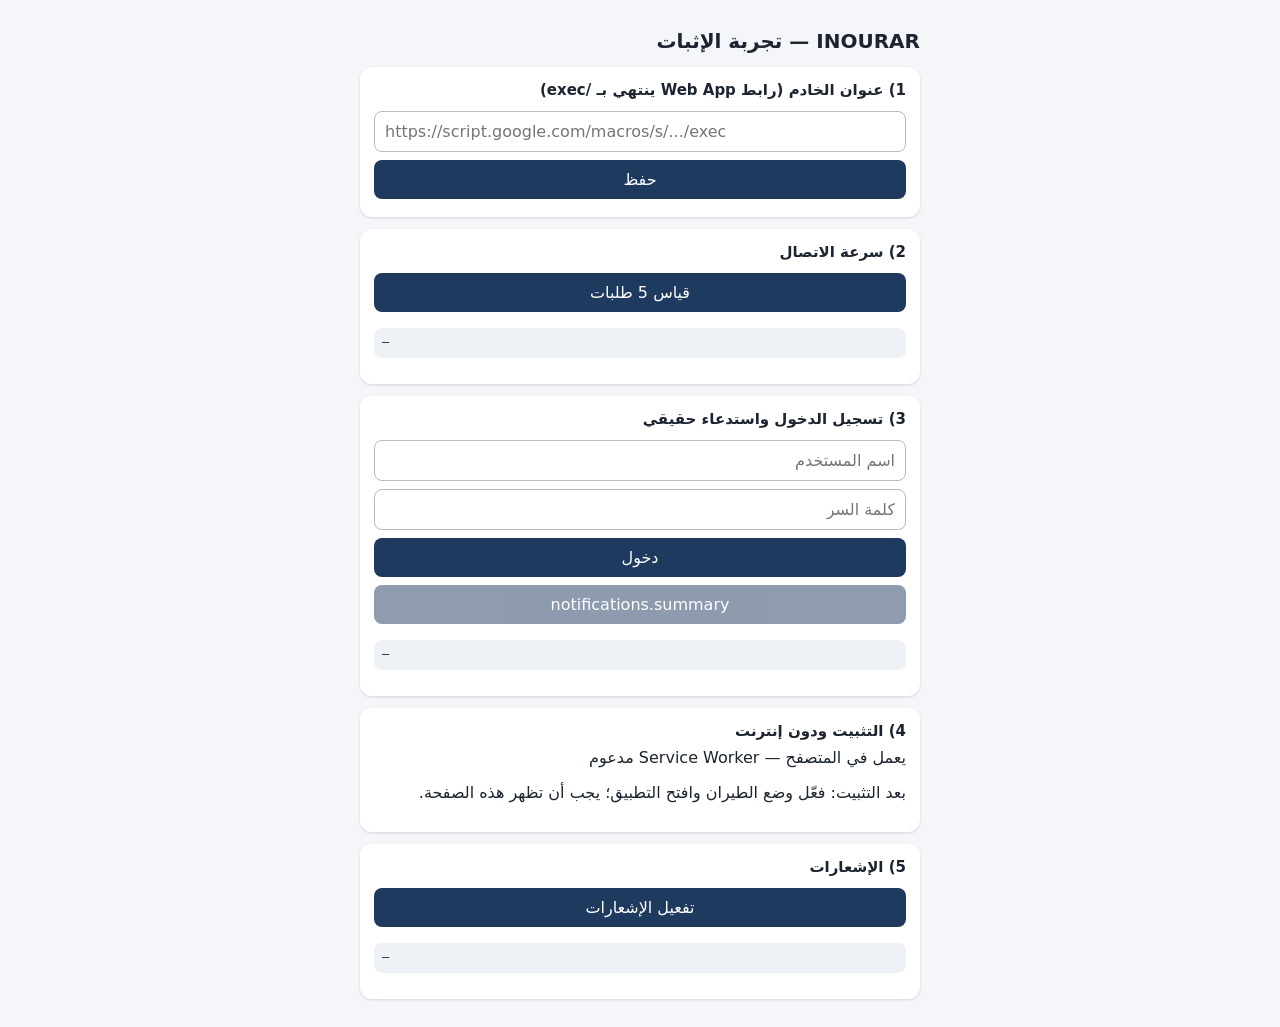
==== Inourar-pwa-poc/index.html @ eb284318 "Add files via upload" ====
<!doctype html>
<html lang="ar" dir="rtl"><head><meta charset="utf-8">
<meta name="viewport" content="width=device-width,initial-scale=1">
<meta name="theme-color" content="#1f3a5f">
<link rel="manifest" href="manifest.webmanifest">
<link rel="apple-touch-icon" href="icon-192.png">
<title>INOURAR — تجربة الإثبات</title>
<style>
body{font-family:system-ui,sans-serif;margin:0;background:#f4f6f9;color:#1b2430}
main{max-width:560px;margin:0 auto;padding:16px}
h1{font-size:20px} section{background:#fff;border-radius:12px;padding:14px;margin:12px 0;box-shadow:0 1px 3px #0002}
h2{font-size:15px;margin:0 0 8px} input,button{font:inherit;padding:10px;border-radius:8px;border:1px solid #bbb;width:100%;box-sizing:border-box;margin:4px 0}
button{background:#1f3a5f;color:#fff;border:0;cursor:pointer} button:disabled{opacity:.5}
pre{background:#eef1f5;padding:8px;border-radius:8px;white-space:pre-wrap;direction:ltr;text-align:left;font-size:12px;max-height:200px;overflow:auto}
.ok{color:#0a7a3d}.bad{color:#b3261e}
</style></head><body><main>
<h1>INOURAR — تجربة الإثبات</h1>
<section><h2>1) عنوان الخادم (رابط Web App ينتهي بـ /exec)</h2>
<input id="url" dir="ltr" placeholder="https://script.google.com/macros/s/.../exec">
<button id="save">حفظ</button></section>
<section><h2>2) سرعة الاتصال</h2><button id="ping">قياس 5 طلبات</button><pre id="pingOut">—</pre></section>
<section><h2>3) تسجيل الدخول واستدعاء حقيقي</h2>
<input id="u" placeholder="اسم المستخدم" autocomplete="username"><input id="p" type="password" placeholder="كلمة السر" autocomplete="current-password">
<button id="login">دخول</button><button id="sum" disabled>notifications.summary</button><pre id="apiOut">—</pre></section>
<section><h2>4) التثبيت ودون إنترنت</h2><div id="inst">—</div><button id="install" hidden>تثبيت التطبيق</button>
<p>بعد التثبيت: فعّل وضع الطيران وافتح التطبيق؛ يجب أن تظهر هذه الصفحة.</p></section>
<section><h2>5) الإشعارات</h2><button id="push">تفعيل الإشعارات</button><pre id="pushOut">—</pre></section>
<script src="firebase-config.js"></script>
<script>
const $=id=>document.getElementById(id), LS=localStorage;
$('url').value=LS.getItem('srv')||''; let token=LS.getItem('tok')||'';
$('save').onclick=()=>{LS.setItem('srv',$('url').value.trim());alert('تم')};
async function call(action,payload){
  const t0=performance.now();
  const r=await fetch($('url').value.trim(),{method:'POST',headers:{'Content-Type':'text/plain;charset=utf-8'},body:JSON.stringify({action,token,payload:payload||{}})});
  const j=await r.json(); j._ms=Math.round(performance.now()-t0); return j;
}
$('ping').onclick=async()=>{const o=[];try{for(let i=0;i<5;i++){const j=await call('ping');o.push((i+1)+': '+(j.ok?'ok':'fail')+' '+j._ms+' ms')}}catch(e){o.push('خطأ: '+e.message)}$('pingOut').textContent=o.join('\n')};
$('login').onclick=async()=>{try{const j=await call('login',{username:$('u').value,password:$('p').value});
  if(j.ok){token=j.data.token||'';LS.setItem('tok',token);$('sum').disabled=false;$('apiOut').textContent='دخول ناجح ('+j._ms+' ms) — الحقول: '+Object.keys(j.data).join(', ')}else $('apiOut').textContent=j.message}catch(e){$('apiOut').textContent='خطأ: '+e.message}};
$('sum').onclick=async()=>{try{const j=await call('notifications.summary');$('apiOut').textContent=JSON.stringify(j,null,1)}catch(e){$('apiOut').textContent='خطأ: '+e.message}};
let dp;addEventListener('beforeinstallprompt',e=>{e.preventDefault();dp=e;$('install').hidden=false});
$('install').onclick=()=>dp&&dp.prompt();
$('inst').textContent=(matchMedia('(display-mode: standalone)').matches?'يعمل كتطبيق مثبّت ✔':'يعمل في المتصفح')+' — '+('serviceWorker' in navigator?'Service Worker مدعوم':'غير مدعوم');
if('serviceWorker' in navigator)navigator.serviceWorker.register('sw.js');
$('push').onclick=async()=>{const o=$('pushOut');
  try{
    if(!self.FB_CONFIG||!self.FB_CONFIG.apiKey){o.textContent='firebase-config.js فارغ بعد';return}
    if(!('Notification' in window)){o.textContent='المتصفح لا يدعم الإشعارات (على آيفون: أضف التطبيق للشاشة الرئيسية أولًا)';return}
    const perm=await Notification.requestPermission(); if(perm!=='granted'){o.textContent='تم رفض الإذن';return}
    const load=s=>new Promise((res,rej)=>{const e=document.createElement('script');e.src=s;e.onload=res;e.onerror=rej;document.head.appendChild(e)});
    await load('https://www.gstatic.com/firebasejs/10.12.2/firebase-app-compat.js');await load('https://www.gstatic.com/firebasejs/10.12.2/firebase-messaging-compat.js');
    firebase.initializeApp(self.FB_CONFIG);const reg=await navigator.serviceWorker.ready;
    const tk=await firebase.messaging().getToken({vapidKey:self.FB_VAPID,serviceWorkerRegistration:reg});
    o.textContent='رمز الجهاز:\n'+tk;
  }catch(e){o.textContent='خطأ: '+e.message}};
</script></main></body></html>
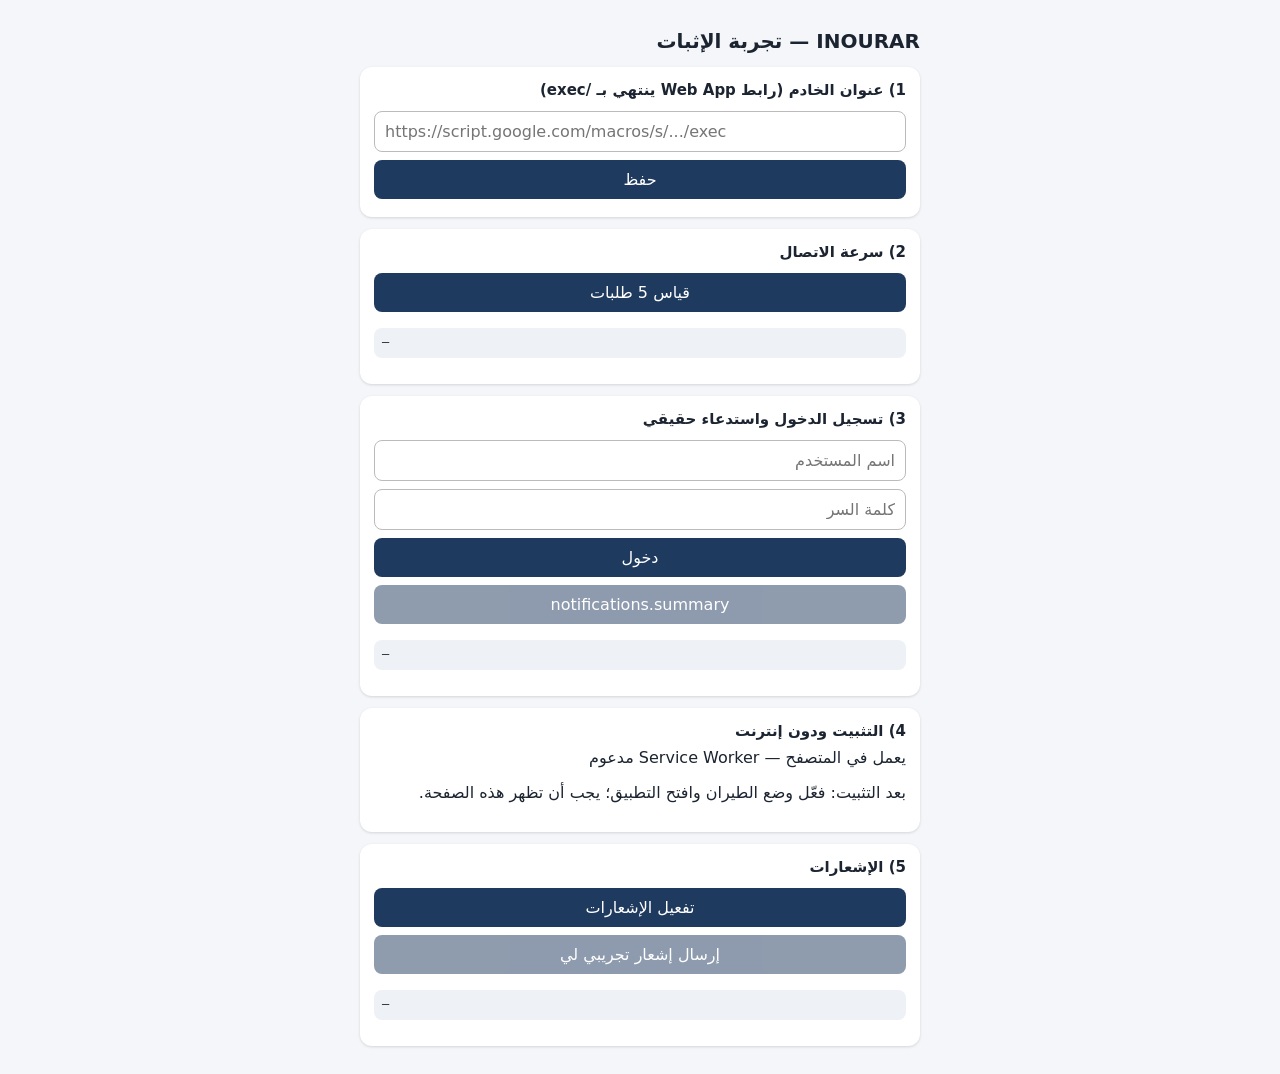
==== commit 11bbc1c5: "Add files via upload" ====
--- a/Inourar-pwa-poc/index.html
+++ b/Inourar-pwa-poc/index.html
@@ -24,7 +24,7 @@
 <button id="login">دخول</button><button id="sum" disabled>notifications.summary</button><pre id="apiOut">—</pre></section>
 <section><h2>4) التثبيت ودون إنترنت</h2><div id="inst">—</div><button id="install" hidden>تثبيت التطبيق</button>
 <p>بعد التثبيت: فعّل وضع الطيران وافتح التطبيق؛ يجب أن تظهر هذه الصفحة.</p></section>
-<section><h2>5) الإشعارات</h2><button id="push">تفعيل الإشعارات</button><pre id="pushOut">—</pre></section>
+<section><h2>5) الإشعارات</h2><button id="push">تفعيل الإشعارات</button><button id="ptest" disabled>إرسال إشعار تجريبي لي</button><pre id="pushOut">—</pre></section>
 <script src="firebase-config.js"></script>
 <script>
 const $=id=>document.getElementById(id), LS=localStorage;
@@ -45,13 +45,15 @@
 if('serviceWorker' in navigator)navigator.serviceWorker.register('sw.js');
 $('push').onclick=async()=>{const o=$('pushOut');
   try{
-    if(!self.FB_CONFIG||!self.FB_CONFIG.apiKey){o.textContent='firebase-config.js فارغ بعد';return}
+    if(!self.FB_CONFIG||!self.FB_CONFIG.apiKey||!self.FB_VAPID){o.textContent='firebase-config.js فارغ بعد';return}
     if(!('Notification' in window)){o.textContent='المتصفح لا يدعم الإشعارات (على آيفون: أضف التطبيق للشاشة الرئيسية أولًا)';return}
     const perm=await Notification.requestPermission(); if(perm!=='granted'){o.textContent='تم رفض الإذن';return}
     const load=s=>new Promise((res,rej)=>{const e=document.createElement('script');e.src=s;e.onload=res;e.onerror=rej;document.head.appendChild(e)});
     await load('https://www.gstatic.com/firebasejs/10.12.2/firebase-app-compat.js');await load('https://www.gstatic.com/firebasejs/10.12.2/firebase-messaging-compat.js');
     firebase.initializeApp(self.FB_CONFIG);const reg=await navigator.serviceWorker.ready;
     const tk=await firebase.messaging().getToken({vapidKey:self.FB_VAPID,serviceWorkerRegistration:reg});
-    o.textContent='رمز الجهاز:\n'+tk;
+    if(!token){o.textContent='سجّل الدخول (القسم 3) ثم أعد المحاولة';return}
+    const rg=await call('push.register',{token:tk});o.textContent=rg.ok?('تم تسجيل الجهاز ✔ عدد الأجهزة: '+rg.data.devices):('فشل التسجيل: '+rg.message);$('ptest').disabled=!rg.ok;
   }catch(e){o.textContent='خطأ: '+e.message}};
+$('ptest').onclick=async()=>{const o=$('pushOut');o.textContent='جارٍ الإرسال…';try{const j=await call('push.test');o.textContent=j.ok?('أُرسل إلى '+j.data.sent+' جهاز — انتظر الإشعار'):('فشل: '+j.message)}catch(e){o.textContent='خطأ: '+e.message}};
 </script></main></body></html>
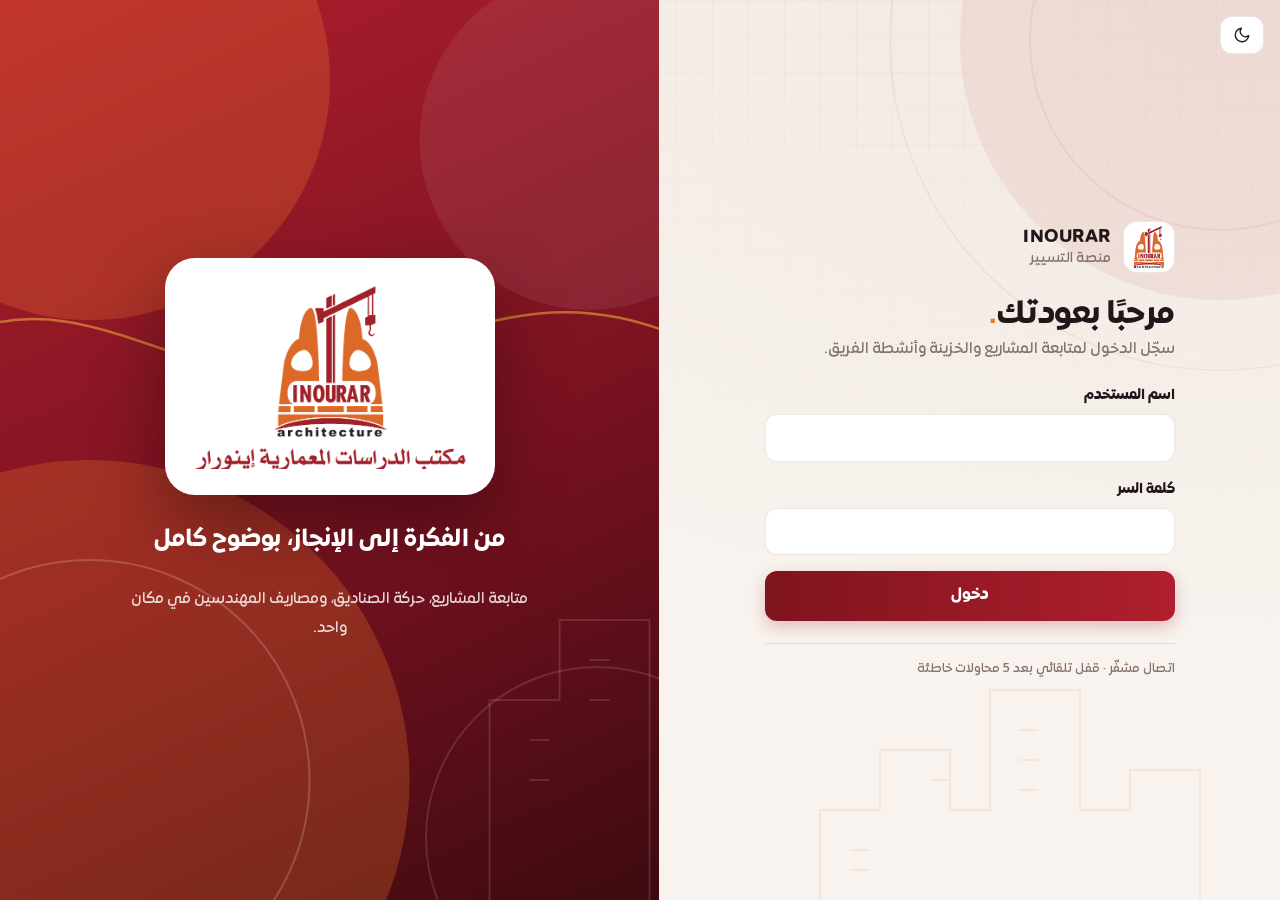
==== commit 90da8671: "Add files via upload" ====
--- a/Inourar-pwa-poc/index.html
+++ b/Inourar-pwa-poc/index.html
@@ -1,59 +1,3825 @@
-<!doctype html>
-<html lang="ar" dir="rtl"><head><meta charset="utf-8">
-<meta name="viewport" content="width=device-width,initial-scale=1">
-<meta name="theme-color" content="#1f3a5f">
+<!DOCTYPE html>
+<html lang="ar" dir="rtl">
+<head>
+<meta charset="UTF-8">
+<meta name="viewport" content="width=device-width, initial-scale=1.0">
+<meta name="theme-color" content="#B01F2E">
+<meta name="mobile-web-app-capable" content="yes">
+<meta name="apple-mobile-web-app-capable" content="yes">
+<meta name="apple-mobile-web-app-title" content="INOURAR">
+<meta name="apple-mobile-web-app-status-bar-style" content="default">
 <link rel="manifest" href="manifest.webmanifest">
-<link rel="apple-touch-icon" href="icon-192.png">
-<title>INOURAR — تجربة الإثبات</title>
+<link rel="icon" href="icon-192.png">
+<link rel="apple-touch-icon" href="apple-touch-icon.png">
+<script src="config.js?v=0.18.3"></script>
+<title>INOURAR — Architecture</title>
+<script>
+(function () {
+  var t = null;
+  try { t = localStorage.getItem('inourar_theme'); } catch (e) {}
+  if (t !== 'dark' && t !== 'light') {
+    t = (window.matchMedia && window.matchMedia('(prefers-color-scheme: dark)').matches) ? 'dark' : 'light';
+  }
+  document.documentElement.setAttribute('data-theme', t);
+})();
+</script>
+<link rel="stylesheet" href="fonts.css?v=0.18.3">
 <style>
-body{font-family:system-ui,sans-serif;margin:0;background:#f4f6f9;color:#1b2430}
-main{max-width:560px;margin:0 auto;padding:16px}
-h1{font-size:20px} section{background:#fff;border-radius:12px;padding:14px;margin:12px 0;box-shadow:0 1px 3px #0002}
-h2{font-size:15px;margin:0 0 8px} input,button{font:inherit;padding:10px;border-radius:8px;border:1px solid #bbb;width:100%;box-sizing:border-box;margin:4px 0}
-button{background:#1f3a5f;color:#fff;border:0;cursor:pointer} button:disabled{opacity:.5}
-pre{background:#eef1f5;padding:8px;border-radius:8px;white-space:pre-wrap;direction:ltr;text-align:left;font-size:12px;max-height:200px;overflow:auto}
-.ok{color:#0a7a3d}.bad{color:#b3261e}
-</style></head><body><main>
-<h1>INOURAR — تجربة الإثبات</h1>
-<section><h2>1) عنوان الخادم (رابط Web App ينتهي بـ /exec)</h2>
-<input id="url" dir="ltr" placeholder="https://script.google.com/macros/s/.../exec">
-<button id="save">حفظ</button></section>
-<section><h2>2) سرعة الاتصال</h2><button id="ping">قياس 5 طلبات</button><pre id="pingOut">—</pre></section>
-<section><h2>3) تسجيل الدخول واستدعاء حقيقي</h2>
-<input id="u" placeholder="اسم المستخدم" autocomplete="username"><input id="p" type="password" placeholder="كلمة السر" autocomplete="current-password">
-<button id="login">دخول</button><button id="sum" disabled>notifications.summary</button><pre id="apiOut">—</pre></section>
-<section><h2>4) التثبيت ودون إنترنت</h2><div id="inst">—</div><button id="install" hidden>تثبيت التطبيق</button>
-<p>بعد التثبيت: فعّل وضع الطيران وافتح التطبيق؛ يجب أن تظهر هذه الصفحة.</p></section>
-<section><h2>5) الإشعارات</h2><button id="push">تفعيل الإشعارات</button><button id="ptest" disabled>إرسال إشعار تجريبي لي</button><pre id="pushOut">—</pre></section>
-<script src="firebase-config.js"></script>
+:root{
+  --crimson:#B01F2E; --crimson-d:#7A1220; --crimson-t:#B01F2E;
+  --orange:#F27B2B; --orange-d:#D4561C; --gold:#F2B33D;
+  --ink:#21171A; --ink2:#4A3F3B; --muted:#85736C;
+  --bg:#F8F3EE; --bg2:#F1E8E0;
+  --card:rgba(255,255,255,.84); --card-solid:#FFFFFF; --input:#FFFFFF;
+  --line:rgba(120,70,50,.13); --line2:#DDD3CC; --soft:#F3EAE3; --hover:#FBF5F0; --th:#FAF3EC;
+  --green:#17A085; --danger:#B3261E;
+  --orbg:#FDE8D7; --crbg:#FADDE0; --grbg:#DDF3EC; --warnbg:#FFF1D6; --warnc:#8A5A00; --okbg:#E3F3E6; --okc:#1E6B34;
+  --side:linear-gradient(180deg,#2A1519 0%,#1A0F12 100%);
+  --topbar:rgba(248,243,238,.86); --loader:rgba(248,243,238,.94);
+  --sk1:#EFE8E1; --sk2:#F8F3EE;
+  --shape:rgba(176,31,46,.07); --shape2:rgba(242,123,43,.11); --gridc:rgba(120,70,50,.07);
+  --ease:cubic-bezier(.2,.7,.2,1);
+  --shadow:0 10px 30px rgba(110,40,30,.09);
+  --font:'Expo Arabic',system-ui,Tahoma,sans-serif;
+  color-scheme:light;
+}
+html[data-theme="dark"]{
+  --crimson-t:#F0586A;
+  --ink:#F6ECE8; --ink2:#D9C9C2; --muted:#A8938B;
+  --bg:#120C0E; --bg2:#1B1013;
+  --card:rgba(36,24,27,.80); --card-solid:#241A1D; --input:#1E1518;
+  --line:rgba(255,235,225,.10); --line2:rgba(255,235,225,.2); --soft:#2B1D21; --hover:#2A1D21; --th:#2A1D21;
+  --green:#2FC9A6; --danger:#FF6B5E;
+  --orbg:rgba(255,138,61,.16); --crbg:rgba(224,54,74,.18); --grbg:rgba(47,201,166,.15); --warnbg:rgba(245,190,85,.16); --warnc:#F5BE55; --okbg:rgba(47,201,166,.15); --okc:#2FC9A6;
+  --side:linear-gradient(180deg,#1A0E11 0%,#0E080A 100%);
+  --topbar:rgba(18,12,14,.82); --loader:rgba(18,12,14,.94);
+  --sk1:#241A1D; --sk2:#2F2226;
+  --shape:rgba(224,54,74,.10); --shape2:rgba(255,138,61,.09); --gridc:rgba(255,235,225,.05);
+  --shadow:0 12px 34px rgba(0,0,0,.5);
+  color-scheme:dark;
+}
+*{box-sizing:border-box;margin:0;padding:0}
+[hidden]{display:none!important}
+html{scroll-behavior:smooth}
+body{font-family:var(--font);background:radial-gradient(1200px 640px at 100% 0,var(--bg2),var(--bg));background-attachment:fixed;color:var(--ink);min-height:100vh;line-height:1.7;animation:fadeIn .35s ease both;transition:background-color .3s ease,color .3s ease}
+.bg-shapes{position:fixed;inset:0;width:100%;height:100%;z-index:0;pointer-events:none}
+.screen{position:relative;z-index:1}
+.muted{color:var(--muted);font-size:14px}
+.sr-only{position:absolute;width:1px;height:1px;overflow:hidden;clip:rect(0 0 0 0);white-space:nowrap}
+
+.screen{min-height:100vh}
+#bootView{display:flex;flex-direction:column;align-items:center;justify-content:center;gap:16px;padding:16px}
+.boot-logo{width:64px}
+.boot-spin{width:34px;height:34px;border:4px solid var(--line);border-top-color:var(--orange);border-radius:50%;animation:spin .9s linear infinite}
+
+/* ---------- الدخول ---------- */
+#loginView{display:flex;flex-wrap:wrap;min-height:100vh}
+.login-form-side{flex:1 1 440px;min-width:0;display:flex;align-items:center;justify-content:center;padding:40px 24px}
+.login-box{width:100%;max-width:410px;display:flex;flex-direction:column;gap:22px;animation:fadeUp .6s var(--ease) both}
+.login-top{display:flex;align-items:center;gap:12px}
+.logo-tile{width:52px;height:52px;border-radius:14px;background:#fff;border:1px solid var(--line);display:flex;align-items:center;justify-content:center;flex:0 0 52px}
+.logo-tile .logo-mark{width:32px}
+.login-top .nm{display:flex;flex-direction:column;line-height:1.3}
+.login-top .nm b{font-size:18px;letter-spacing:.5px}
+.login-box h1{font-size:32px;font-weight:800;line-height:1.3;letter-spacing:-.3px}
+.login-box h1 i{color:var(--orange);font-style:normal}
+.login-box .lead{color:var(--muted);font-size:15px}
+.login-box form{display:flex;flex-direction:column;gap:16px}
+.login-note{display:flex;align-items:center;gap:8px;font-size:12.5px;color:var(--muted);border-top:1px solid var(--line);padding-top:14px}
+.login-brand-side{flex:1.1 1 460px;min-width:0;position:relative;overflow:hidden;background:linear-gradient(155deg,var(--crimson) 0%,var(--crimson-d) 55%,#3D0A10 100%);color:#fff;display:flex;flex-direction:column;align-items:center;justify-content:center;gap:26px;padding:48px 36px;animation:fadeIn .8s ease both}
+.login-brand-side::before{content:"";position:absolute;width:480px;height:480px;border-radius:50%;background:rgba(242,123,43,.26);inset-inline-end:-150px;top:-160px}
+.login-brand-side::after{content:"";position:absolute;width:340px;height:340px;border-radius:50%;border:2px solid rgba(255,255,255,.12);inset-inline-start:-110px;bottom:-110px}
+.lockup-card{position:relative;width:min(330px,72%);background:#fff;border-radius:30px;padding:26px;box-shadow:0 30px 70px rgba(0,0,0,.35);animation:pop .7s .15s var(--ease) both}
+.lockup-card .logo-lockup{width:100%}
+.login-brand-side h2{position:relative;font-size:24px;font-weight:800;line-height:1.6;text-align:center;max-width:430px}
+.login-brand-side p{position:relative;font-size:15px;color:rgba(255,255,255,.82);text-align:center;max-width:430px;line-height:1.9}
+@media (max-width:860px){.login-brand-side{display:none}}
+
+.card{backdrop-filter:blur(8px);background:var(--card);border:1px solid var(--line);border-radius:16px;padding:24px}
+.login-card{width:100%;max-width:380px;display:flex;flex-direction:column;gap:16px}
+.login-card h1{font-size:20px;font-weight:700;text-align:center}
+label{display:flex;flex-direction:column;gap:6px;font-size:14px;font-weight:700}
+input,select{font:inherit;padding:11px 14px;border:1.5px solid var(--line);border-radius:12px;background:var(--input);color:var(--ink);transition:border-color .18s ease,box-shadow .18s ease}
+input:focus,select:focus{outline:0;border-color:var(--crimson);box-shadow:0 0 0 4px rgba(158,28,39,.10)}
+.form-error{color:var(--danger);font-size:14px;background:var(--crbg);border-radius:10px;padding:8px 12px;animation:fadeUp .25s var(--ease) both}
+
+.btn{font:inherit;font-weight:700;border:0;border-radius:12px;padding:11px 18px;cursor:pointer;transition:transform .15s ease,background .18s ease,box-shadow .2s ease,filter .2s ease}
+.btn:disabled{opacity:.6;cursor:default}
+.btn:hover:not(:disabled){filter:brightness(1.05)}
+.btn:active:not(:disabled),.pill:active,button.module:active{transform:scale(.96)}
+.btn-primary{background:linear-gradient(270deg,var(--crimson),#7E141D);color:#fff;box-shadow:0 6px 16px rgba(158,28,39,.25)}
+.btn-primary:hover:not(:disabled){box-shadow:0 10px 22px rgba(158,28,39,.32)}
+.btn-ghost{background:var(--card-solid);color:var(--ink);border:1.5px solid var(--line)}
+.btn-ghost:hover:not(:disabled){background:var(--hover);border-color:var(--line2)}
+.btn-sm{padding:5px 12px;font-size:13px;margin-inline-start:6px;border-radius:10px}
+.btn.is-busy{position:relative;color:transparent}
+.btn.is-busy::after{content:"";position:absolute;inset:0;margin:auto;width:18px;height:18px;border:3px solid rgba(255,255,255,.4);border-top-color:#fff;border-radius:50%;animation:spin .7s linear infinite}
+
+/* ---------- الهيكل: شريط جانبي + محتوى ---------- */
+.shell{display:flex;min-height:100vh}
+.sidebar{flex:0 0 264px;width:264px;background:var(--side);color:#E9E2DD;display:flex;flex-direction:column;gap:6px;padding:20px 14px;position:sticky;top:0;height:100vh;overflow:auto;z-index:80;animation:slideIn .45s var(--ease) both}
+.side-brand{display:flex;align-items:center;gap:12px;padding:6px 8px 18px;border-bottom:1px solid rgba(255,255,255,.08);margin-bottom:10px}
+.side-brand .logo-tile{border:0}
+.side-name{font-weight:800;font-size:17px;letter-spacing:.5px;color:#fff;display:block;line-height:1.3}
+.side-sub{font-size:12px;color:#B9AEA8;display:block}
+.side-nav{display:flex;flex-direction:column;gap:4px}
+.nav-item{display:flex;align-items:center;gap:12px;padding:11px 14px;border-radius:12px;font:inherit;font-size:15px;color:#D8CFC9;background:transparent;border:0;cursor:pointer;text-align:start;width:100%;transition:background .18s ease,transform .18s ease,color .18s ease}
+.nav-item:hover:not(.off){background:rgba(255,255,255,.08)}
+.nav-item.on{background:linear-gradient(270deg,var(--orange),var(--orange-d));color:#fff;font-weight:700;box-shadow:0 6px 16px rgba(201,80,31,.3)}
+.nav-item.off{opacity:.45;cursor:default}
+.nav-item svg{flex:0 0 20px}
+.nav-item .soon{margin-inline-start:auto;font-size:11px;background:rgba(255,255,255,.1);padding:1px 8px;border-radius:99px}
+.nav-item:focus-visible,.icon-btn:focus-visible,.btn:focus-visible,.pill:focus-visible{outline:2px solid var(--orange);outline-offset:2px}
+.side-user{margin-top:auto;display:flex;align-items:center;gap:10px;padding:12px;border-radius:14px;background:rgba(255,255,255,.06)}
+.avatar{width:40px;height:40px;border-radius:50%;background:linear-gradient(135deg,var(--orange),var(--crimson));display:flex;align-items:center;justify-content:center;font-weight:800;color:#fff;flex:0 0 40px}
+.side-user-text{min-width:0;flex:1}
+.side-user .name{font-size:14px;font-weight:700;color:#fff;white-space:nowrap;overflow:hidden;text-overflow:ellipsis}
+.side-user .muted{color:#B9AEA8;font-size:12px}
+.icon-btn{width:38px;height:38px;border-radius:10px;border:0;background:rgba(255,255,255,.08);color:#E9E2DD;cursor:pointer;display:flex;align-items:center;justify-content:center;transition:background .18s ease}
+.icon-btn:hover{background:rgba(255,255,255,.16)}
+.nav-scrim{display:none}
+
+.shell-main{flex:1 1 0;min-width:0;display:flex;flex-direction:column}
+.topbar{position:sticky;top:0;z-index:60;display:flex;align-items:center;gap:12px;padding:14px 28px;background:var(--topbar);backdrop-filter:blur(10px);border-bottom:1px solid var(--line)}
+.topbar h1{font-size:20px;font-weight:800;flex:1;min-width:0;white-space:nowrap;overflow:hidden;text-overflow:ellipsis}
+.topbar .btn.menu-btn{display:none;background:var(--card-solid);color:var(--ink);border:1.5px solid var(--line)}
+.topbar .btn{padding:9px 14px;display:inline-flex;align-items:center;gap:6px}
+.side-user .icon-btn{flex:0 0 38px}
+.refresh-btn .ri{display:inline-block}
+.refresh-btn.spin .ri{animation:spin .7s linear infinite}
+
+.content{width:100%;max-width:1180px;margin:0 auto;padding:26px 28px 44px}
+.content h2{font-size:20px;margin-bottom:4px}
+.static,.static *{animation:none!important}
+.view-enter{animation:viewIn .28s var(--ease) both}
+@media (max-width:900px){
+  .sidebar{position:fixed;inset-block:0;inset-inline-start:0;transform:translateX(105%);transition:transform .3s var(--ease);animation:none;box-shadow:-10px 0 40px rgba(0,0,0,.35)}
+  .sidebar.open{transform:none}
+  .nav-scrim{position:fixed;inset:0;background:rgba(0,0,0,.45);z-index:70;animation:fadeIn .2s ease both}
+  .nav-scrim:not([hidden]){display:block}
+  .topbar .btn.menu-btn{display:inline-flex}
+  .topbar{padding:12px 16px;gap:8px}
+  .topbar .lbl{display:none}
+  .topbar .btn{padding:9px 11px}
+  .topbar h1{font-size:17px}
+  .content{padding:18px 16px 36px}
+}
+
+/* البحث السريع */
+.kbd{font:inherit;font-size:11px;background:var(--soft);color:var(--muted);padding:1px 7px;border-radius:6px;margin-inline-start:6px}
+@media (max-width:640px){.kbd{display:none}}
+.overlay.pal{align-items:flex-start;padding-top:12vh}
+.pal-card{background:var(--card-solid);width:100%;max-width:520px;padding:12px;display:flex;flex-direction:column;gap:8px;animation:pop .2s var(--ease) both}
+.pal-card input{width:100%;font-size:16px}
+.pal-list{list-style:none;max-height:50vh;overflow:auto;display:flex;flex-direction:column;gap:2px}
+.pal-list li{display:flex;justify-content:space-between;gap:10px;padding:10px 12px;border-radius:10px;cursor:pointer}
+.pal-list li.hot{background:var(--orbg)}
+.pal-list li small{color:var(--muted)}
+.pal-list li.none{cursor:default;color:var(--muted)}
+
+/* ---------- لوحة القيادة ---------- */
+.dash-head{display:flex;flex-direction:column;gap:2px;margin-bottom:20px}
+.dash-head h2{font-size:27px;font-weight:800;letter-spacing:-.3px;margin:0}
+.kpis{display:grid;grid-template-columns:repeat(auto-fit,minmax(220px,1fr));gap:16px;margin-bottom:18px}
+.kpi{backdrop-filter:blur(8px);box-shadow:var(--shadow);background:var(--card);border:1px solid var(--line);border-radius:20px;padding:20px;display:flex;flex-direction:column;gap:10px;animation:pop .5s var(--ease) both;transition:transform .22s ease,box-shadow .22s ease}
+.kpi:nth-child(2){animation-delay:.07s}.kpi:nth-child(3){animation-delay:.14s}.kpi:nth-child(4){animation-delay:.21s}
+.kpi-top{display:flex;align-items:center;justify-content:space-between;font-size:14px;color:var(--muted)}
+.kpi-ic{width:38px;height:38px;border-radius:11px;display:flex;align-items:center;justify-content:center}
+.kpi-v{display:flex;align-items:baseline;gap:6px}
+.kpi-v b{font-size:30px;font-weight:800;direction:ltr;unicode-bidi:isolate;line-height:1.2}
+.kpi-v small{font-size:13px;color:var(--muted)}
+.kpi-note{font-size:12.5px;color:var(--muted)}
+.kpi.hero{background:linear-gradient(135deg,var(--crimson),var(--crimson-d));color:#fff;border:0;box-shadow:0 14px 30px rgba(110,18,27,.25);position:relative;overflow:hidden}
+.kpi.hero::after{content:"";z-index:0;position:absolute;inset-inline-start:-30px;bottom:-40px;width:150px;height:150px;border-radius:50%;background:rgba(224,108,39,.28)}
+.kpi.hero .kpi-top,.kpi.hero .kpi-v small,.kpi.hero .kpi-note{color:rgba(255,255,255,.86);position:relative}
+.kpi.hero .kpi-v,.kpi.hero .kpi-top,.kpi.hero .kpi-note{position:relative;z-index:1}
+.table-wrap table{min-width:620px}
+.c-orange{background:var(--orbg);color:var(--orange-d)}.c-red{background:var(--crbg);color:var(--crimson-t)}.c-green{background:var(--grbg);color:var(--green)}
+.dash-grid{display:flex;flex-wrap:wrap;gap:16px;margin-bottom:18px;align-items:stretch}
+.dash-grid>.panel-card{flex:1 1 320px;min-width:0}
+.dash-grid>.panel-card.wide{flex:2 1 460px}
+.panel-card{backdrop-filter:blur(8px);box-shadow:var(--shadow);background:var(--card);border:1px solid var(--line);border-radius:20px;padding:22px;display:flex;flex-direction:column;gap:14px;animation:fadeUp .55s .15s var(--ease) both}
+.panel-card h3{font-size:17px;font-weight:800}
+.panel-head{display:flex;align-items:center;justify-content:space-between;gap:10px;flex-wrap:wrap}
+.legend{display:flex;gap:14px;font-size:13px;color:var(--ink2)}
+.legend i{display:inline-block;width:10px;height:10px;border-radius:3px;margin-inline-end:6px}
+.chart{display:flex;align-items:flex-end;justify-content:space-between;gap:10px;height:200px;padding:0 4px;border-bottom:1px solid var(--line)}
+.chart .col{flex:1;display:flex;align-items:flex-end;justify-content:center;gap:5px;height:100%}
+.chart .bar{width:20px;min-height:2px;border-radius:6px 6px 0 0;transform-origin:bottom;animation:growY .8s .3s var(--ease) both}
+.chart-x{display:flex;justify-content:space-between;gap:10px;padding:0 4px;font-size:12.5px;color:var(--muted);text-align:center}
+.chart-x span{flex:1}
+.alert-row{display:flex;gap:12px;padding:12px 14px;border-radius:14px;align-items:flex-start}
+.alert-row .dot{width:9px;height:9px;border-radius:50%;margin-top:8px;flex:0 0 9px}
+.alert-row b{display:block;font-size:14px}
+.alert-row small{color:var(--muted);font-size:12.5px}
+.alert-row .amt{margin-inline-start:auto;font-weight:700;font-size:13px;direction:ltr;unicode-bidi:isolate;white-space:nowrap}
+.alert-row.high{background:var(--crbg)}.alert-row.high .dot{background:var(--crimson)}
+.alert-row.mid{background:var(--orbg)}.alert-row.mid .dot{background:var(--orange)}
+.alert-row.low{background:var(--soft)}.alert-row.low .dot{background:var(--muted)}
+.all-clear{display:flex;align-items:center;gap:10px;color:var(--green);font-weight:700;padding:14px;background:var(--grbg);border-radius:14px}
+.prj-row{display:grid;grid-template-columns:2.2fr 1.2fr 1.5fr 1.5fr 1.7fr;gap:14px;padding:14px 6px;align-items:center;border-bottom:1px solid var(--line);cursor:pointer;transition:background .18s ease;background:transparent;border-inline:0;border-top:0;font:inherit;text-align:start;color:inherit;width:100%}
+.prj-row:last-child{border-bottom:0}
+.prj-row:hover:not(.head){background:var(--hover)}
+.prj-row.head{cursor:default;font-size:12.5px;color:var(--muted);border-bottom:1px solid var(--line);padding-block:8px}
+.prj-row .nm b{display:block;font-size:14.5px}
+.prj-row .nm small{color:var(--muted);font-size:12px}
+.prj-row .m{direction:ltr;unicode-bidi:isolate;text-align:start;font-size:13px;font-weight:700}
+.prj-scroll{overflow-x:auto}
+.prj-scroll>div{min-width:700px}
+.prog{display:flex;align-items:center;gap:10px}
+.prog .trk{flex:1;height:8px;background:var(--soft);border-radius:99px;overflow:hidden}
+.prog .fil{display:block;height:100%;background:linear-gradient(90deg,var(--orange),var(--crimson));border-radius:99px;transform-origin:right center;animation:growX .9s .3s var(--ease) both}
+.prog b{font-size:12.5px;direction:ltr}
+.stage-badge{font-size:12px;font-weight:700;color:var(--orange-d);background:var(--orbg);padding:4px 12px;border-radius:99px;justify-self:start;white-space:nowrap}
+.dash-skel{display:grid;grid-template-columns:repeat(auto-fit,minmax(220px,1fr));gap:16px}
+.dash-skel .skel-row{height:120px;border-radius:20px}
+
+/* ---------- القوائم والجداول (الشاشات الحالية) ---------- */
+.grid{display:grid;grid-template-columns:repeat(auto-fill,minmax(180px,1fr));gap:12px;margin-top:20px}
+.module{background:var(--card);border:1px solid var(--line);border-radius:14px;padding:16px;display:flex;flex-direction:column;gap:4px}
+.toolbar{display:flex;flex-wrap:wrap;align-items:center;gap:8px;margin:12px 0}
+.toolbar input[type=search],.toolbar input[type=text]{min-width:200px;flex:1 1 200px}
+.toolbar .spacer{flex:1}
+.check{flex-direction:row;align-items:center;gap:6px;font-weight:400}
+.pills{display:flex;flex-wrap:wrap;gap:8px;margin:12px 0}
+.pill{font:inherit;font-size:14px;border:1.5px solid var(--line);background:var(--card-solid);border-radius:999px;padding:7px 16px;cursor:pointer;color:var(--ink);transition:all .18s ease}
+.pill:hover{border-color:var(--orange)}
+.pill.on{background:var(--crimson);border-color:var(--crimson);color:#fff;box-shadow:0 4px 12px rgba(158,28,39,.25)}
+.table-wrap{overflow-x:auto;backdrop-filter:blur(8px);background:var(--card);border:1px solid var(--line);border-radius:16px}
+table{border-collapse:collapse;width:100%;font-size:14px}
+th,td{text-align:start;padding:12px 14px;border-bottom:1px solid var(--line);vertical-align:middle}
+th{font-weight:700;background:var(--th);white-space:nowrap;color:var(--ink2);font-size:13px}
+tbody tr{transition:background .15s ease}
+tbody tr:hover{background:var(--hover)}
+tr:last-child td{border-bottom:0}
+tr.off td{opacity:.55}
+td.actions{white-space:nowrap}
+.empty{padding:24px;text-align:center;color:var(--muted)}
+.badge{display:inline-block;font-size:12px;font-weight:700;padding:3px 10px;border-radius:999px;background:var(--soft);color:var(--muted)}
+.badge.warn{background:var(--warnbg);color:var(--warnc)}
+.badge.ok{background:var(--okbg);color:var(--okc)}
+textarea{font:inherit;padding:11px 14px;border:1.5px solid var(--line);border-radius:12px;background:var(--input);color:var(--ink);resize:vertical;min-height:64px}
+textarea:focus{outline:0;border-color:var(--crimson);box-shadow:0 0 0 4px rgba(158,28,39,.10)}
+
+.overlay{position:fixed;inset:0;background:rgba(28,21,23,.5);backdrop-filter:blur(2px);display:flex;align-items:center;justify-content:center;padding:16px;z-index:100;animation:fadeIn .2s ease both}
+.modal{background:var(--card-solid);width:100%;max-width:460px;max-height:90vh;overflow:auto;display:flex;flex-direction:column;gap:14px;border-radius:20px;box-shadow:0 30px 70px rgba(0,0,0,.3);animation:pop .28s var(--ease) both}
+.modal h3{font-size:18px;font-weight:800}
+.modal-actions{display:flex;gap:8px}
+
+.toast-box{position:fixed;bottom:16px;inset-inline:16px;display:flex;flex-direction:column;align-items:center;gap:8px;z-index:260;pointer-events:none}
+.toast{background:#2A1D20;color:#fff;padding:11px 18px;border-radius:12px;font-size:14px;max-width:420px;box-shadow:0 10px 26px rgba(0,0,0,.25);animation:toastIn .3s var(--ease) both}
+.toast.err{background:var(--danger)}
+.toast.big{background:var(--crimson);font-size:18px;font-weight:700;padding:14px 22px;max-width:520px;text-align:center}
+.toast.ok{border-inline-start:4px solid #2E7D32}
+
+/* مكوّنات الإدخال السريع */
+.combo{position:relative}
+.combo input{width:100%}
+.combo-list{position:absolute;inset-inline:0;top:100%;margin:2px 0 0;padding:4px;list-style:none;background:var(--card-solid);border:1px solid var(--line);border-radius:12px;box-shadow:0 12px 30px rgba(0,0,0,.16);max-height:240px;overflow:auto;z-index:120;animation:fadeUp .15s ease both}
+.combo-list li{padding:8px 10px;border-radius:8px;cursor:pointer;display:flex;justify-content:space-between;gap:8px}
+.combo-list li.hot{background:var(--orbg)}
+.combo-list li small{color:var(--muted)}
+.combo-list li.none{cursor:default;color:var(--muted)}
+.chips{display:flex;flex-wrap:wrap;gap:8px}
+.chips .pill{padding:8px 16px}
+.date-row{display:flex;flex-wrap:wrap;gap:8px;align-items:center}
+.date-row input{flex:1 1 150px}
+.money input{font-size:20px;font-weight:800;text-align:end;direction:ltr}
+.money{display:flex;flex-direction:column;gap:4px}
+.money .cents{color:var(--muted);font-size:13px}
+.stat{display:flex;flex-wrap:wrap;gap:14px;margin:12px 0}
+.stat .box{flex:1 1 190px;background:var(--card);border:1px solid var(--line);border-radius:16px;padding:16px 18px;border-top:4px solid var(--orange);animation:pop .45s var(--ease) both;transition:transform .2s ease,box-shadow .2s ease}
+.stat .box:nth-child(2){animation-delay:.06s;border-top-color:var(--green)}.stat .box:nth-child(3){animation-delay:.12s;border-top-color:var(--crimson)}
+.stat .box .v{font-size:24px;font-weight:800;direction:ltr;text-align:start}
+.neg{color:var(--danger)}
+.panel{background:var(--card);border:1px solid var(--line);border-radius:16px;padding:18px;margin:12px 0;display:flex;flex-direction:column;gap:14px}
+.form-grid{display:grid;grid-template-columns:repeat(auto-fit,minmax(210px,1fr));gap:12px}
+.form-grid label,.panel>label{display:flex;flex-direction:column;gap:6px;font-size:14px;font-weight:700}
+.panel h4{margin:0;font-size:15px}
+.total-row td{font-weight:800;background:var(--th)}
+td,th,.box .v{font-variant-numeric:tabular-nums}
+
+/* تفاصيل المشروع */
+.pd{display:flex;flex-direction:column;gap:14px;max-width:none}
+.pd-money{display:grid;grid-template-columns:repeat(3,1fr);gap:10px}
+.pd-money div{background:var(--soft);border-radius:12px;padding:10px 12px;display:flex;flex-direction:column;gap:2px}
+.pd-money b{font-size:16px;direction:ltr;text-align:start;unicode-bidi:isolate}
+.pd-money small{font-size:12px;color:var(--muted)}
+.pd-bar{display:flex;flex-direction:column;gap:6px}
+.pd-kind{display:flex;flex-direction:column;gap:5px}
+.pd-kind .r{display:flex;justify-content:space-between;font-size:13.5px}
+.pd-kind .r b{direction:ltr;unicode-bidi:isolate}
+.pd-kind .trk{height:7px;background:var(--soft);border-radius:99px;overflow:hidden}
+.pd-kind .fil{display:block;height:100%;background:var(--orange);border-radius:99px;transform-origin:right center;animation:growX .8s .2s var(--ease) both}
+
+/* التحميل */
+.topbar-progress{position:fixed;top:0;inset-inline:0;height:3px;z-index:300;background:linear-gradient(90deg,var(--orange),var(--crimson),var(--orange));background-size:200% 100%;animation:slide 1s linear infinite}
+.loader-overlay{position:fixed;inset:0;z-index:290;background:var(--loader);display:flex;align-items:center;justify-content:center;padding:24px;animation:fadeIn .2s ease both}
+.loader-card{text-align:center;max-width:420px;display:flex;flex-direction:column;align-items:center;gap:16px}
+.loader-logo{width:64px}
+.loader-spin{width:44px;height:44px;border:4px solid var(--line);border-top-color:var(--orange);border-radius:50%;animation:spin .9s linear infinite}
+.loader-quote{font-size:18px;line-height:1.9;color:var(--ink);min-height:3.6em;animation:fadeIn .5s ease both}
+.loader-sub{font-size:13px;color:var(--muted)}
+.skel{display:flex;flex-direction:column;gap:12px;padding:16px 4px}
+.skel-row{height:18px;border-radius:8px;background:linear-gradient(90deg,var(--sk1) 25%,var(--sk2) 50%,var(--sk1) 75%);background-size:200% 100%;animation:shimmer 1.2s linear infinite}
+
+
+/* الحركة عند الدخول للتبويب فقط: بعد استقرار الشاشة تتوقف حركات الظهور */
+.settled .kpi,.settled .panel-card,.settled .stat .box,.settled .guide-step,.settled .bar,.settled .fil,.settled .view-enter,.settled .alert-row,.settled .combo-list{animation:none!important}
+/* الوضع الداكن + الأشكال */
+.theme-btn{display:inline-flex;align-items:center;justify-content:center;padding:9px 12px!important}
+.theme-btn svg{display:block}
+.login-theme{position:absolute;top:16px;inset-inline-start:16px;z-index:5}
+.login-form-side{position:relative}
+.login-brand-side svg.deco{position:absolute;inset:0;width:100%;height:100%;pointer-events:none}
+html[data-theme="dark"] .logo-tile{background:#fff}
+html[data-theme="dark"] .btn-ghost{color:var(--ink)}
+html[data-theme="dark"] .overlay{background:rgba(0,0,0,.62)}
+html[data-theme="dark"] .toast.ok{border-inline-start-color:var(--green)}
+.content,.topbar{position:relative}
+.content{z-index:1}
+
+/* دليل الاستعمال */
+.filters{display:flex;flex-wrap:wrap;gap:10px;align-items:flex-end;margin:12px 0}
+.flt{display:flex;flex-direction:column;gap:3px;font-size:12.5px;flex:1 1 130px;max-width:210px;min-width:120px;font-weight:400}
+.flt.flt-wide{flex:2 1 200px;max-width:320px}
+.flt input,.flt select{padding:8px 10px;font-size:14px;width:100%}
+.flt-clear{margin-inline-start:0!important;align-self:flex-end}
+.savebar{display:none}
+@media (max-width:700px){.content{padding-bottom:90px}.savebar.on{display:flex;position:fixed;inset-inline:0;bottom:0;z-index:90;gap:8px;padding:10px 14px;background:var(--topbar);backdrop-filter:blur(10px);border-top:1px solid var(--line)}.savebar .btn{flex:1}}
+.quick{display:flex;flex-wrap:wrap;gap:8px;align-items:center}
+.quick .pill{padding:5px 12px;font-size:13px}
+.guide-tabs{display:flex;flex-wrap:wrap;gap:10px;margin:14px 0 18px}
+.guide-grid{display:grid;grid-template-columns:repeat(auto-fit,minmax(340px,1fr));gap:16px}
+.guide-step{background:var(--card);backdrop-filter:blur(8px);border:1px solid var(--line);border-radius:20px;padding:20px;display:flex;gap:14px;box-shadow:var(--shadow);animation:pop .45s var(--ease) both}
+.guide-ic{flex:0 0 46px;height:46px;border-radius:14px;background:var(--orbg);color:var(--orange-d);display:flex;align-items:center;justify-content:center}
+.guide-step h4{display:flex;align-items:center;gap:10px;font-size:16px;font-weight:700;margin-bottom:6px}
+.guide-step h4 i{font-style:normal;width:24px;height:24px;border-radius:50%;background:var(--crimson);color:#fff;font-size:12px;display:flex;align-items:center;justify-content:center}
+.guide-step p{font-size:13.5px;color:var(--muted);line-height:1.9}
+.guide-tip{margin-top:16px;padding:14px 18px;border-radius:16px;background:var(--orbg);font-size:14px}
+.guide-tip b{color:var(--orange-d);margin-inline-end:8px}
+.guide-faq{margin-top:16px}
+.guide-faq details{background:var(--card);border:1px solid var(--line);border-radius:14px;padding:12px 16px;margin-bottom:8px}
+.guide-faq summary{cursor:pointer;font-weight:700}
+.guide-faq details p{margin-top:8px;color:var(--muted);font-size:14px;line-height:1.9}
+
+@keyframes spin{to{transform:rotate(360deg)}}
+@keyframes slide{to{background-position:-200% 0}}
+@keyframes shimmer{to{background-position:-200% 0}}
+@keyframes fadeIn{from{opacity:0}to{opacity:1}}
+@keyframes fadeUp{from{opacity:0;transform:translateY(14px)}to{opacity:1;transform:none}}
+@keyframes viewIn{from{opacity:0;transform:translateY(10px)}to{opacity:1;transform:none}}
+@keyframes slideIn{from{opacity:0;transform:translateX(24px)}to{opacity:1;transform:none}}
+@keyframes pop{from{opacity:0;transform:scale(.95)}to{opacity:1;transform:none}}
+@keyframes toastIn{from{opacity:0;transform:translateY(16px) scale(.96)}to{opacity:1;transform:none}}
+@keyframes growX{from{transform:scaleX(0)}to{transform:scaleX(1)}}
+@keyframes growY{from{transform:scaleY(0)}to{transform:scaleY(1)}}
+@media (prefers-reduced-motion:reduce){
+  *,*::before,*::after{animation-duration:.01ms!important;animation-iteration-count:1!important;transition-duration:.01ms!important}
+  .loader-spin,.topbar-progress,.btn.is-busy::after,.boot-spin,.refresh-btn.spin .ri{animation-duration:2.5s!important;animation-iteration-count:infinite!important}
+}
+
+/* إدخال المصاريف المبسّط */
+.fld{display:flex;flex-direction:column;gap:6px}.fld .lbl{font-size:14px;font-weight:700}
+.pill.ico{padding:0;width:44px;height:44px;font-size:21px;line-height:1;display:inline-grid;place-items:center;border-radius:14px}
+.panel .ph{display:flex;align-items:center;justify-content:space-between;gap:10px}.panel .kname{color:var(--crimson);font-size:14px}
+.panel .chips{gap:8px}
+.fgroup{display:flex;flex-direction:column;gap:12px}.quick .muted{white-space:nowrap}.qtyrow>*,.fld{min-width:0}.qtyrow .chips{flex-wrap:wrap}.qtyrow{display:grid;grid-template-columns:1fr 1.4fr 1.4fr;gap:10px;align-items:end}.qtyrow .chips .pill{padding:6px 10px;font-size:13px}
+.btn-big{width:100%;padding:14px 18px;font-size:17px;border-radius:14px}
+details.more{border:1px dashed var(--line);border-radius:12px;padding:8px 12px}
+details.more>summary{cursor:pointer;font-size:13px;color:var(--muted,#6b5f5a);padding:4px 0;list-style:none}
+details.more[open]>summary{margin-bottom:10px}
+details.more>*+*{margin-top:10px}
+@media (max-width:700px){
+  .panel{padding:12px;gap:10px}.form-grid{grid-template-columns:1fr;gap:10px}
+  .pill.ico{width:42px;height:42px;font-size:19px}
+  .qtyrow{grid-template-columns:1fr 1fr}.qtyrow .fld{grid-column:1/-1}
+  .panel label{font-size:13px;gap:4px}.fgroup{gap:8px}.panel .ph h4{font-size:15px}
+  .panel,.panel>*{min-width:0;max-width:100%}.quick{flex-wrap:nowrap;overflow-x:auto;padding-bottom:4px}.quick .pill{white-space:nowrap}
+  .panel input,.panel select{padding:10px 12px;font-size:16px}
+}
+
+.combo-list li.add{color:var(--crimson);font-weight:700}
+.hdrbar{display:flex;align-items:center;justify-content:space-between;gap:8px;background:var(--card-solid);border:1px solid var(--line);border-radius:12px;padding:6px 10px}
+.hdrbar .ht{font-size:14px;font-weight:700;min-width:0;overflow:hidden;text-overflow:ellipsis;white-space:nowrap}
+.qbox{display:flex;flex-direction:column;gap:6px;margin:10px 0}
+.qhead{display:flex;align-items:center;gap:10px;flex-wrap:wrap}.qhead .spacer{flex:1}
+.qstate{font-size:13px;font-weight:700;border-radius:999px;padding:2px 10px}.qstate.ok{color:#1c7a3a;background:rgba(28,122,58,.12)}.qstate.wait{color:#9a6a00;background:rgba(242,123,43,.14)}.qstate.bad{color:#B3261E;background:rgba(179,38,30,.12)}
+.qrow{display:flex;align-items:center;gap:8px;flex-wrap:wrap;background:var(--card);border:1px solid var(--line);border-radius:12px;padding:6px 10px;font-size:14px}
+.qrow .qi{width:20px;text-align:center}.qrow .qt{flex:1;min-width:0}.qrow .qa{direction:ltr;unicode-bidi:isolate;font-weight:700}
+.qrow.ok{opacity:.8}.qrow.err{border-color:#B3261E}.qrow.sending .qi,.qrow.pending .qi{animation:pulse 1s infinite}
+@keyframes pulse{50%{opacity:.35}}
+
+/* ضغط شاشة المصاريف + شريط الحفظ الثابت */
+.pair{display:grid;grid-template-columns:1fr 1fr;gap:8px}.pair>*{min-width:0}
+.inl{display:flex;align-items:center;gap:8px;flex-wrap:wrap}.inl .lbl{font-size:13px;font-weight:700}.inl small{flex-basis:100%}
+.qtyblock,.extra{display:flex;flex-direction:column;gap:8px}
+.morebox{display:flex;flex-direction:column;gap:8px;padding:10px;border:1px dashed var(--line);border-radius:12px}.morebox[hidden]{display:none}.morebtn{align-self:flex-start}.rcpt{display:block}
+.panel .ph{flex-wrap:wrap;justify-content:flex-start}.panel .ph .chips{margin-inline-start:auto}
+.inl .pill{padding:4px 10px;font-size:13px}.pill.ico{width:38px;height:38px;font-size:18px;border-radius:12px}
+.panel{padding:12px;gap:8px}.fgroup{gap:8px}.form-grid{gap:8px}
+.panel label{font-size:13px;gap:3px}.panel input,.panel select{padding:7px 10px;font-size:15px}
+.panel .btn-big{padding:11px 16px;font-size:16px}
+.amountrow input{font-size:18px;font-weight:700}
+.savestate{border-radius:12px;padding:10px 12px;font-size:15px;border:1.5px solid}
+.savestate.ok{background:rgba(28,122,58,.12);border-color:#1c7a3a;color:#1c7a3a}
+.savestate.wait{background:rgba(242,123,43,.12);border-color:#F27B2B;color:#9a6a00}
+.savestate.bad{background:rgba(179,38,30,.12);border-color:#B3261E;color:#B3261E}
+.savestate span{color:var(--ink)}
+.qrow .qs{font-size:12px;color:var(--muted,#6b5f5a)}.qrow.ok .qs{color:#1c7a3a;font-weight:700}
+.qrow.flash{animation:qflash 2.4s ease-out}
+@keyframes qflash{0%,35%{background:rgba(28,122,58,.35);border-color:#1c7a3a}100%{background:var(--card)}}
+@media (max-width:700px){.pill.ico{width:36px;height:36px;font-size:17px}.panel{padding:10px}.panel .ph h4{font-size:14px}.content{padding-bottom:30px}}
+
+.nbadge{margin-inline-start:auto;min-width:20px;height:20px;padding:0 6px;border-radius:99px;background:#F27B2B;color:#fff;font-size:12px;font-weight:800;display:inline-grid;place-items:center}
+.nav-item.on .nbadge{background:#fff;color:var(--orange-d)}
+.menu-btn.has-dot{position:relative}.menu-btn.has-dot::after{content:"";position:absolute;top:6px;inset-inline-end:6px;width:10px;height:10px;border-radius:50%;background:#F27B2B;border:2px solid var(--card-solid)}
+.notice{display:flex;align-items:center;gap:10px;flex-wrap:wrap;border-radius:14px;padding:10px 14px;border:1.5px solid;margin:8px 0}
+.notice.ok{background:rgba(28,122,58,.1);border-color:#1c7a3a}.notice.bad{background:rgba(179,38,30,.1);border-color:#B3261E}
+.notice .grow{flex:1;min-width:160px}
+.hero-ing{display:grid;grid-template-columns:1fr 1fr;gap:12px;margin-bottom:12px}
+.big-card{display:flex;flex-direction:column;gap:4px;text-align:start;font:inherit;cursor:pointer;background:var(--card);border:1px solid var(--line);border-radius:20px;padding:16px 18px;box-shadow:var(--shadow)}
+.big-card .t{font-size:14px;color:var(--muted,#6b5f5a)}.big-card .v{font-size:24px;font-weight:800;direction:ltr;unicode-bidi:isolate;text-align:start}
+.big-card .hint{font-size:12px;color:var(--muted,#6b5f5a);margin-top:2px}
+.big-card.in .v{color:#1c7a3a}.big-card.out .v{color:var(--orange-d)}
+.act-row{display:grid;grid-template-columns:1fr 1fr;gap:12px;margin-bottom:14px}.act-row .btn{padding:14px;font-size:16px}
+.balline{grid-column:1/-1;text-align:center;font-weight:700}
+.balmini{font-size:14px;font-weight:700;padding:2px}.savestate .balmini{margin-top:4px}
+.bonno{font-size:12px;direction:ltr;unicode-bidi:isolate}
+.hero-ing>*,.act-row>*{min-width:0}
+@media (max-width:700px){.big-card{padding:12px 14px}.big-card .v{font-size:19px}}
+</style>
+
+<style>
+.logo-mark{display:block;aspect-ratio:220/292;background:url([data-uri]) center/contain no-repeat}
+.logo-lockup{display:block;aspect-ratio:640/427;background:url([data-uri]) center/contain no-repeat}
+</style>
+
+</head>
+<body>
+<svg class="bg-shapes" viewBox="0 0 1440 900" preserveAspectRatio="xMidYMid slice" aria-hidden="true">
+  <defs>
+    <pattern id="bgGrid" width="36" height="36" patternUnits="userSpaceOnUse"><path d="M36 0H0V36" fill="none" stroke="var(--gridc)" stroke-width="1"/></pattern>
+    <linearGradient id="bgFade" x1="0" y1="0" x2="0" y2="1"><stop offset="0" stop-color="#fff"/><stop offset=".6" stop-color="#fff" stop-opacity="0"/></linearGradient>
+    <mask id="bgMask"><rect width="1440" height="900" fill="url(#bgFade)"/></mask>
+  </defs>
+  <rect width="1440" height="900" fill="url(#bgGrid)" mask="url(#bgMask)"/>
+  <circle cx="1300" cy="40" r="260" fill="var(--shape)"/>
+  <circle cx="1300" cy="40" r="190" fill="none" stroke="var(--shape)" stroke-width="2"/>
+  <circle cx="1300" cy="40" r="330" fill="none" stroke="var(--shape)" stroke-width="1.5"/>
+  <path d="M0 400a300 300 0 0 1 300 300H0z" fill="var(--shape2)"/>
+  <path d="M0 500a190 190 0 0 1 190 190" fill="none" stroke="var(--shape2)" stroke-width="2"/>
+  <g fill="none" stroke="var(--shape2)" stroke-width="2" transform="translate(900 650)"><path d="M0 250V160h60V100h70v60h40V40h90v120h50V120h70v130M30 200h18M30 220h18M110 130h18M200 80h18M200 110h18M200 140h18"/></g>
+</svg>
+
+<section id="bootView" class="screen">
+  <span class="logo-mark boot-logo" role="img" aria-label="INOURAR"></span>
+  <div class="boot-spin" aria-hidden="true"></div>
+  <div class="muted">جاري التحميل...</div>
+</section>
+
+<div id="toastBox" class="toast-box" aria-live="polite"></div>
+
+<section id="loginView" class="screen" hidden>
+  <div class="login-form-side">
+    <button class="btn btn-ghost theme-btn login-theme" type="button" data-theme-toggle aria-label="تبديل الوضع" title="تبديل الوضع"></button>
+    <div class="login-box">
+      <div class="login-top">
+        <div class="logo-tile"><span class="logo-mark" role="img" aria-label="شعار إينورار"></span></div>
+        <div class="nm"><b>INOURAR</b><span class="muted">منصة التسيير</span></div>
+      </div>
+      <div>
+        <h1>مرحبًا بعودتك<i>.</i></h1>
+        <p class="lead">سجّل الدخول لمتابعة المشاريع والخزينة وأنشطة الفريق.</p>
+      </div>
+      <form id="loginForm" autocomplete="on">
+        <label>اسم المستخدم
+          <input id="loginUser" name="username" autocomplete="username" autocapitalize="none" required>
+        </label>
+        <label>كلمة السر
+          <input id="loginPass" name="password" type="password" autocomplete="current-password" required>
+        </label>
+        <div id="loginError" class="form-error" role="alert" hidden></div>
+        <button id="loginBtn" class="btn btn-primary" type="submit">دخول</button>
+      </form>
+      <div class="login-note">اتصال مشفّر · قفل تلقائي بعد 5 محاولات خاطئة</div>
+    </div>
+  </div>
+  <div class="login-brand-side">
+    <svg class="deco" viewBox="0 0 720 900" preserveAspectRatio="xMidYMid slice" aria-hidden="true"><circle cx="120" cy="780" r="320" fill="rgba(242,123,43,.26)"/><circle cx="120" cy="780" r="220" fill="none" stroke="rgba(255,255,255,.18)" stroke-width="2"/><circle cx="620" cy="140" r="170" fill="rgba(255,255,255,.07)"/><path d="M0 330C140 280 240 420 400 360S620 300 720 340" fill="none" stroke="rgba(242,179,61,.55)" stroke-width="2.5"/><g stroke="rgba(255,255,255,.12)" stroke-width="2" fill="none"><path d="M520 900V700h70V620h90v280M560 740h20M560 780h20M620 660h20M620 700h20"/></g></svg>
+    <div class="lockup-card"><span class="logo-lockup" role="img" aria-label="مكتب الدراسات المعمارية إينورار"></span></div>
+    <h2>من الفكرة إلى الإنجاز، بوضوح كامل</h2>
+    <p>متابعة المشاريع، حركة الصناديق، ومصاريف المهندسين في مكان واحد.</p>
+  </div>
+</section>
+
+<section id="appView" class="screen shell" hidden>
+  <div id="navScrim" class="nav-scrim" hidden></div>
+  <aside id="sidebar" class="sidebar">
+    <div class="side-brand">
+      <div class="logo-tile"><span class="logo-mark" role="img" aria-label="شعار إينورار"></span></div>
+      <div><span class="side-name">INOURAR</span><span class="side-sub">مكتب الدراسات المعمارية</span></div>
+    </div>
+    <nav id="sideNav" class="side-nav" aria-label="التنقل الرئيسي"></nav>
+    <div class="side-user">
+      <div id="userAvatar" class="avatar" aria-hidden="true"></div>
+      <div class="side-user-text">
+        <div id="userName" class="name"></div>
+        <div id="userRole" class="muted"></div>
+      </div>
+      <button id="pwBtn" class="icon-btn" type="button" title="تغيير كلمة السر" aria-label="تغيير كلمة السر">
+        <svg width="18" height="18" viewBox="0 0 24 24" fill="none" stroke="currentColor" stroke-width="2" stroke-linecap="round" stroke-linejoin="round" aria-hidden="true"><circle cx="8" cy="15" r="4"/><path d="M10.8 12.2 20 3M16 7l3 3M14 9l2 2"/></svg>
+      </button>
+      <button id="logoutBtn" class="icon-btn" type="button" title="خروج" aria-label="خروج">
+        <svg width="18" height="18" viewBox="0 0 24 24" fill="none" stroke="currentColor" stroke-width="2" stroke-linecap="round" stroke-linejoin="round" aria-hidden="true"><path d="M9 21H5a2 2 0 0 1-2-2V5a2 2 0 0 1 2-2h4M16 17l5-5-5-5M21 12H9"/></svg>
+      </button>
+    </div>
+  </aside>
+
+  <div class="shell-main">
+    <header class="topbar">
+      <button id="menuBtn" class="btn menu-btn" type="button" aria-label="القائمة">☰</button>
+      <h1 id="pageTitle"></h1>
+      <button id="themeBtn" class="btn btn-ghost theme-btn" type="button" data-theme-toggle aria-label="تبديل الوضع" title="تبديل الوضع"></button>
+      <button id="searchBtn" class="btn btn-ghost" type="button" title="بحث سريع (Ctrl K)" aria-label="بحث سريع"><svg width="18" height="18" viewBox="0 0 24 24" fill="none" stroke="currentColor" stroke-width="2" stroke-linecap="round" aria-hidden="true"><circle cx="11" cy="11" r="7"/><path d="m20 20-3.5-3.5"/></svg><span class="lbl">بحث</span><kbd class="kbd">Ctrl K</kbd></button>
+      <button id="refreshBtn" class="btn btn-ghost refresh-btn" type="button" title="تحديث الصفحة الحالية"><span class="ri" aria-hidden="true">↻</span><span class="lbl">تحديث</span></button>
+    </header>
+
+    <main id="homeView" class="content view-enter">
+      <div id="homeBody"></div>
+    </main>
+
+    <main id="moduleView" class="content" hidden>
+      <h2 id="moduleTitle" class="sr-only"></h2>
+      <div id="moduleBody"></div>
+    </main>
+  </div>
+</section>
+
 <script>
-const $=id=>document.getElementById(id), LS=localStorage;
-$('url').value=LS.getItem('srv')||''; let token=LS.getItem('tok')||'';
-$('save').onclick=()=>{LS.setItem('srv',$('url').value.trim());alert('تم')};
-async function call(action,payload){
-  const t0=performance.now();
-  const r=await fetch($('url').value.trim(),{method:'POST',headers:{'Content-Type':'text/plain;charset=utf-8'},body:JSON.stringify({action,token,payload:payload||{}})});
-  const j=await r.json(); j._ms=Math.round(performance.now()-t0); return j;
-}
-$('ping').onclick=async()=>{const o=[];try{for(let i=0;i<5;i++){const j=await call('ping');o.push((i+1)+': '+(j.ok?'ok':'fail')+' '+j._ms+' ms')}}catch(e){o.push('خطأ: '+e.message)}$('pingOut').textContent=o.join('\n')};
-$('login').onclick=async()=>{try{const j=await call('login',{username:$('u').value,password:$('p').value});
-  if(j.ok){token=j.data.token||'';LS.setItem('tok',token);$('sum').disabled=false;$('apiOut').textContent='دخول ناجح ('+j._ms+' ms) — الحقول: '+Object.keys(j.data).join(', ')}else $('apiOut').textContent=j.message}catch(e){$('apiOut').textContent='خطأ: '+e.message}};
-$('sum').onclick=async()=>{try{const j=await call('notifications.summary');$('apiOut').textContent=JSON.stringify(j,null,1)}catch(e){$('apiOut').textContent='خطأ: '+e.message}};
-let dp;addEventListener('beforeinstallprompt',e=>{e.preventDefault();dp=e;$('install').hidden=false});
-$('install').onclick=()=>dp&&dp.prompt();
-$('inst').textContent=(matchMedia('(display-mode: standalone)').matches?'يعمل كتطبيق مثبّت ✔':'يعمل في المتصفح')+' — '+('serviceWorker' in navigator?'Service Worker مدعوم':'غير مدعوم');
-if('serviceWorker' in navigator)navigator.serviceWorker.register('sw.js');
-$('push').onclick=async()=>{const o=$('pushOut');
-  try{
-    if(!self.FB_CONFIG||!self.FB_CONFIG.apiKey||!self.FB_VAPID){o.textContent='firebase-config.js فارغ بعد';return}
-    if(!('Notification' in window)){o.textContent='المتصفح لا يدعم الإشعارات (على آيفون: أضف التطبيق للشاشة الرئيسية أولًا)';return}
-    const perm=await Notification.requestPermission(); if(perm!=='granted'){o.textContent='تم رفض الإذن';return}
-    const load=s=>new Promise((res,rej)=>{const e=document.createElement('script');e.src=s;e.onload=res;e.onerror=rej;document.head.appendChild(e)});
-    await load('https://www.gstatic.com/firebasejs/10.12.2/firebase-app-compat.js');await load('https://www.gstatic.com/firebasejs/10.12.2/firebase-messaging-compat.js');
-    firebase.initializeApp(self.FB_CONFIG);const reg=await navigator.serviceWorker.ready;
-    const tk=await firebase.messaging().getToken({vapidKey:self.FB_VAPID,serviceWorkerRegistration:reg});
-    if(!token){o.textContent='سجّل الدخول (القسم 3) ثم أعد المحاولة';return}
-    const rg=await call('push.register',{token:tk});o.textContent=rg.ok?('تم تسجيل الجهاز ✔ عدد الأجهزة: '+rg.data.devices):('فشل التسجيل: '+rg.message);$('ptest').disabled=!rg.ok;
-  }catch(e){o.textContent='خطأ: '+e.message}};
-$('ptest').onclick=async()=>{const o=$('pushOut');o.textContent='جارٍ الإرسال…';try{const j=await call('push.test');o.textContent=j.ok?('أُرسل إلى '+j.data.sent+' جهاز — انتظر الإشعار'):('فشل: '+j.message)}catch(e){o.textContent='خطأ: '+e.message}};
-</script></main></body></html>
+(function () {
+  'use strict';
+
+  var TOKEN_KEY = 'inourar_token';
+  var state = { token: null, user: null, roleLabel: '', build: '', refresh: null, module: null };
+  var views = {};
+
+  // الأقسام: العرض هنا للتنقل فقط. الصلاحية الحقيقية يفرضها الخادم في كل طلب.
+  var MODULES = [
+    { key: 'clients',   label: 'الزبائن',               roles: ['DG', 'RESP'] },
+    { key: 'projects',  label: 'المشاريع',              roles: ['DG', 'RESP', 'ING'] },
+    { key: 'finance',   label: 'المالية',               roles: ['DG', 'RESP'] },
+    { key: 'caisses',   label: 'الصناديق والخزينة',     roles: ['DG', 'RESP', 'ING'] },
+    { key: 'planning',  label: 'التخطيط',               roles: ['DG', 'RESP', 'ING'] },
+    { key: 'personnel', label: 'الموظفون والصلاحيات',   roles: ['DG', 'RESP'] },
+    { key: 'settings',  label: 'الإعدادات',             roles: ['DG', 'RESP'] },
+    { key: 'portal',    label: 'مشاريعي ودفعاتي',       roles: ['CLIENT'] },
+    { key: 'audit',     label: 'سجل النشاط',            roles: ['DG'] },
+    { key: 'guide',     label: 'دليل الاستعمال',        roles: ['DG', 'RESP', 'ING', 'CLIENT'] }
+  ];
+
+  function $(id) { return document.getElementById(id); }
+
+  /* ---------- أدوات الواجهة ---------- */
+
+  // ينشئ عنصر DOM بأمان (النص دائمًا textContent، فلا حقن HTML)
+  function h(tag, attrs, children) {
+    var el = document.createElement(tag);
+    if (attrs) {
+      Object.keys(attrs).forEach(function (k) {
+        var v = attrs[k];
+        if (v === null || v === undefined || v === false) return;
+        if (k === 'class') el.className = v;
+        else if (k === 'text') el.textContent = v;
+        else if (k === 'value') el.value = v;
+        else if (k === 'checked') el.checked = !!v;
+        else if (k.slice(0, 2) === 'on' && typeof v === 'function') el.addEventListener(k.slice(2), v);
+        else if (v === true) el.setAttribute(k, '');
+        else el.setAttribute(k, v);
+      });
+    }
+    (children || []).forEach(function (c) {
+      if (c === null || c === undefined || c === false) return;
+      el.appendChild(typeof c === 'string' ? document.createTextNode(c) : c);
+    });
+    return el;
+  }
+
+  function field(labelText, input) { return h('label', {}, [labelText, input]); }
+
+  function toast(msg, kind, ms) {
+    var t = h('div', { class: 'toast' + (kind === 'error' ? ' err' : kind === 'big' ? ' big' : kind === 'ok' ? ' ok' : ''), text: msg });
+    $('toastBox').appendChild(t);
+    setTimeout(function () { if (t.parentNode) t.parentNode.removeChild(t); }, ms || 3500);
+  }
+
+  // نافذة منبثقة. onSubmit يعيد Promise (أو لا شيء): النجاح يغلقها، والخطأ يظهر داخلها.
+  // onSaveNew (اختياري): زر «حفظ وإضافة آخر» لا يغلق النافذة (Ctrl+Enter يشغّله).
+  // Enter ينقل إلى الخانة التالية، وفي آخر خانة يحفظ.
+  function modal(opts) {
+    var overlay = h('div', { class: 'overlay' });
+    var downOnOverlay = false;
+    overlay.addEventListener('mousedown', function (e) { downOnOverlay = (e.target === overlay); });
+    overlay.addEventListener('click', function (e) {          // النقر خارج النافذة يغلقها (ما لم يكن الحفظ جاريًا)
+      if (e.target === overlay && downOnOverlay && !submit.disabled) close();
+    });
+    var err = h('div', { class: 'form-error', role: 'alert', hidden: true });
+    var submit = h('button', { class: 'btn btn-primary', type: 'submit', text: opts.submitLabel || 'حفظ' });
+    var cancel = h('button', { class: 'btn btn-ghost', type: 'button', text: 'إلغاء', onclick: close });
+    var saveNew = opts.onSaveNew ? h('button', { class: 'btn btn-ghost', type: 'button', text: 'حفظ وإضافة آخر', onclick: doSaveNew }) : null;
+    var form = h('form', { class: 'card modal' }, [
+      h('h3', { text: opts.title }), opts.content, err,
+      h('div', { class: 'modal-actions' }, [submit, saveNew, cancel])
+    ]);
+    function busy(on) {
+      submit.disabled = on; if (saveNew) saveNew.disabled = on;
+      submit.classList.toggle('is-busy', on);
+    }
+    function showErr(e) { err.textContent = (e && e.message) || 'حدث خطأ'; err.hidden = false; busy(false); }
+    function close() {
+      document.removeEventListener('keydown', onKey);
+      if (overlay.parentNode) overlay.parentNode.removeChild(overlay);
+    }
+    function onKey(e) { if (e.key === 'Escape' && overlay.parentNode && overlay === lastOverlay()) close(); }
+    function lastOverlay() { var all = document.querySelectorAll('.overlay'); return all[all.length - 1]; }
+    function focusables() {
+      return Array.prototype.filter.call(form.querySelectorAll('input,select,textarea'), function (el) {
+        return !el.disabled && el.type !== 'hidden' && !el.hidden && !(el.closest('[hidden]'));
+      });
+    }
+    function doSaveNew() {
+      err.hidden = true; busy(true);
+      var r;
+      try { r = quiet(opts.onSaveNew); } catch (e) { r = Promise.reject(e); }
+      Promise.resolve(r).then(function () {
+        busy(false);
+        var f = (opts.focusAfterSave && form.querySelector(opts.focusAfterSave)) || focusables()[0];
+        if (f) f.focus();
+      }).catch(showErr);
+    }
+    function move(step, from) {
+      var list = focusables(), i = list.indexOf(from);
+      var n = list[i + step];
+      if (i >= 0 && n) n.focus();
+    }
+    form.addEventListener('keydown', function (e) {
+      var tag = e.target.tagName;
+      if (e.key === 'ArrowDown' || e.key === 'ArrowUp') {
+        if (e.defaultPrevented || tag === 'SELECT' || tag === 'TEXTAREA' || tag === 'BUTTON') return;   // قائمة مفتوحة تعالجها بنفسها
+        e.preventDefault(); move(e.key === 'ArrowDown' ? 1 : -1, e.target); return;
+      }
+      if (e.key !== 'Enter') return;
+      if (tag === 'TEXTAREA' || tag === 'BUTTON') return;
+      if (e.ctrlKey || e.metaKey) { e.preventDefault(); if (saveNew) doSaveNew(); else submit.click(); return; }
+      if (e.defaultPrevented && !e.comboSelected) return;   // قائمة اختيار مفتوحة تعالج Enter بنفسها
+      e.preventDefault();
+      if (e.comboSelected) { move(1, e.target); return; }    // اختيار عنصر من قائمة: ننتقل للخانة التالية
+      submit.click();                                        // Enter في أي خانة أخرى = حفظ
+    });
+    form.addEventListener('submit', function (ev) {
+      ev.preventDefault();
+      err.hidden = true; busy(true);
+      var r;
+      try { r = quiet(opts.onSubmit); } catch (e) { r = Promise.reject(e); }
+      Promise.resolve(r).then(close).catch(showErr);
+    });
+    overlay.appendChild(form);
+    document.body.appendChild(overlay);
+    document.addEventListener('keydown', onKey);
+    var first = focusables()[0];
+    if (first) first.focus();
+    return { close: close };
+  }
+
+  /* ---------- الاتصال بالخادم ---------- */
+
+  function storeGet() { try { return window.localStorage.getItem(TOKEN_KEY); } catch (e) { return null; } }
+  function storeSet(v) {
+    try {
+      if (v) window.localStorage.setItem(TOKEN_KEY, v); else window.localStorage.removeItem(TOKEN_KEY);
+    } catch (e) { /* التخزين غير متاح: نبقى بالذاكرة فقط */ }
+  }
+
+  /* ---------- حفظ الجلسة والبيانات في الجهاز (تشغيل فوري ودون إنترنت) ----------
+     نحفظ ملف المستخدم وآخر ما قرأته الشاشات، فيفتح التطبيق فورًا حتى بلا اتصال.
+     يُمسح كل ذلك عند الخروج أو انتهاء الجلسة. */
+  var ME_KEY = 'inourar_me', CACHE_PREFIX = 'inourar_c_', CACHE_MAX = 1500000, CACHE_ENTRY_MAX = 300000;
+  function lsGetJ(k) { try { return JSON.parse(window.localStorage.getItem(k) || 'null'); } catch (e) { return null; } }
+  function lsSetJ(k, v) { try { window.localStorage.setItem(k, JSON.stringify(v)); return true; } catch (e) { return false; } }
+  function saveMe() { if (state.token && state.user) lsSetJ(ME_KEY, { token: state.token, user: state.user, roleLabel: state.roleLabel, build: state.build }); }
+  function loadMe() { var m = lsGetJ(ME_KEY); return (m && m.token && m.user && m.token === state.token) ? m : null; }
+  function cacheKey() { return CACHE_PREFIX + (state.user ? state.user.id : ''); }
+  function loadCache() { var c = lsGetJ(cacheKey()); cache = (c && typeof c === 'object') ? c : {}; stale = {}; }
+  var cacheTimer = null;
+  function saveCacheSoon() {
+    if (!state.user) return;
+    clearTimeout(cacheTimer);
+    cacheTimer = setTimeout(function () {
+      if (!state.user) return;
+      var all = Object.assign({}, stale, cache), out = {}, size = 0, keys = Object.keys(all);
+      for (var i = keys.length - 1; i >= 0; i--) {                    // الأحدث أولًا
+        var v = all[keys[i]];
+        if (typeof v !== 'string' || v.length > CACHE_ENTRY_MAX || size + v.length > CACHE_MAX) continue;
+        out[keys[i]] = v; size += v.length;
+      }
+      lsSetJ(cacheKey(), out);
+    }, 1200);
+  }
+  function purgeStored() {
+    try {
+      window.localStorage.removeItem(ME_KEY);
+      Object.keys(window.localStorage).forEach(function (k) { if (k.indexOf(CACHE_PREFIX) === 0) window.localStorage.removeItem(k); });
+    } catch (e) {}
+  }
+
+  /* ---------- مؤشر التحميل ----------
+     شريط علوي فورًا؛ نافذة المقولات فقط للطلبات البطيئة (>0.6ث) التي يطلبها المستخدم بتنقله؛
+     الحفظ داخل النوافذ (quiet) يكتفي بالشريط ودوران الزر؛ التحديث الخلفي (silent) بلا أي مؤشر. */
+  var DEFAULT_QUOTES = [
+    'نبني اليوم ما يبقى أثره غدًا.',
+    'الدقة في المخطط توفّر الأخطاء في الموقع.',
+    'الأمانة في الحساب هي أساس الثقة بين المكتب وزبائنه.',
+    'كل مشروع ناجح بدأ بخطة واضحة وتنفيذ منضبط.',
+    'الجودة لا تُصادَف، بل تُصنع بالتفاصيل.',
+    'العمارة فنّ يخدم الإنسان قبل أن يخدم الواجهة.',
+    'ما لا يُقاس لا يمكن تحسينه، فسجّل بدقة.',
+    'الوقت في الورشة مال، فنظّم عملك تربح.',
+    'أساس البناء المتين: تخطيط محكم وتنفيذ أمين.',
+    'الإتقان عادة تُبنى كل يوم، كما يُبنى الجدار حجرًا حجرًا.',
+    'رضا الزبون ثمرة الصدق في الوعد والالتزام بالموعد.',
+    'التنظيم اليوم يختصر عناء الغد.'
+  ];
+  var quotes = DEFAULT_QUOTES.slice();
+  var loadState = { n: 0, ov: 0, timer: null, hideTimer: null, rot: null, bar: null, ovEl: null, qEl: null };
+  var forceQuiet = false;
+
+  function loaderEls() {
+    if (loadState.bar) return;
+    loadState.bar = h('div', { class: 'topbar-progress', hidden: true });
+    loadState.qEl = h('p', { class: 'loader-quote' });
+    loadState.ovEl = h('div', { class: 'loader-overlay', hidden: true, role: 'status', 'aria-live': 'polite' }, [
+      h('div', { class: 'loader-card' }, [
+        h('span', { class: 'logo-mark loader-logo', role: 'img', 'aria-label': 'INOURAR' }),
+        h('div', { class: 'loader-spin' }),
+        loadState.qEl,
+        h('div', { class: 'loader-sub', text: 'جارٍ التحميل...' })
+      ])
+    ]);
+    document.body.appendChild(loadState.bar);
+    document.body.appendChild(loadState.ovEl);
+  }
+  function nextQuote() { loadState.qEl.textContent = quotes[Math.floor(Math.random() * quotes.length)]; }
+  function showOverlay() {
+    loadState.timer = null;
+    if (loadState.ov > 0) { nextQuote(); loadState.ovEl.hidden = false; if (!loadState.rot) loadState.rot = setInterval(nextQuote, 4500); }
+  }
+  function hideAll() {
+    loadState.hideTimer = null;
+    if (loadState.ov === 0) { loadState.ovEl.hidden = true; clearInterval(loadState.rot); loadState.rot = null; }
+    if (loadState.n === 0) loadState.bar.hidden = true;
+  }
+  function loadStart(mode) {
+    if (mode === 'silent') return;
+    loaderEls();
+    loadState.n++;
+    clearTimeout(loadState.hideTimer); loadState.hideTimer = null;   // طلب متتابع: لا نُخفي ثم نُظهر ثانية (يمنع الوميض المزدوج)
+    loadState.bar.hidden = false;
+    if (mode === 'full') {
+      loadState.ov++;
+      if (loadState.ovEl.hidden && !loadState.timer) loadState.timer = setTimeout(showOverlay, 600);
+    }
+  }
+  function loadEnd(mode) {
+    if (mode === 'silent') return;
+    loadState.n = Math.max(0, loadState.n - 1);
+    if (mode === 'full') loadState.ov = Math.max(0, loadState.ov - 1);
+    if (loadState.ov === 0 && loadState.timer) { clearTimeout(loadState.timer); loadState.timer = null; }
+    clearTimeout(loadState.hideTimer);
+    loadState.hideTimer = setTimeout(hideAll, 250);
+    if (loadState.n === 0) setTimeout(function () { if (loadState.n === 0) clearSkeletons(); }, 0);
+  }
+  function skeleton() {
+    var rows = [];
+    for (var i = 0; i < 5; i++) rows.push(h('div', { class: 'skel-row', style: 'width:' + (100 - i * 9) + '%' }));
+    return h('div', { class: 'skel', 'aria-hidden': 'true' }, rows);
+  }
+  // يضيف هيكلًا رماديًا متحركًا أثناء الانتظار (يُزال تلقائيًا عند انتهاء الطلبات)
+  function addSkeleton(container) { if (loadState.n > 0) container.appendChild(skeleton()); }
+  function clearSkeletons() {
+    Array.prototype.slice.call(document.querySelectorAll('.skel')).forEach(function (el) { if (el.parentNode) el.parentNode.removeChild(el); });
+  }
+  // ينفّذ fn (متزامنًا) بحيث تكتفي طلباته بالشريط العلوي دون نافذة التحميل الكاملة
+  function quiet(fn) {
+    forceQuiet = true;
+    try { return fn(); } finally { forceQuiet = false; }
+  }
+
+  // وضعان للاتصال: داخل Apps Script (google.script.run) أو من الصفحة المستقلة (PWA) عبر fetch إلى doPost.
+  // في الوضع المستقل يوفّر config.js العنوان INOURAR_CONFIG.API_URL.
+  function apiUrl() { return (window.INOURAR_CONFIG && window.INOURAR_CONFIG.API_URL) || ''; }
+  function httpCall(fnName, args) {
+    var body = fnName === 'rpc'
+      ? { token: args[0], action: args[1], payload: args[2] }
+      : { action: args[0], payload: args[1] };            // rpcPublic: الدخول
+    var ctl = (typeof AbortController !== 'undefined') ? new AbortController() : null;
+    var to = ctl ? setTimeout(function () { ctl.abort(); }, 90000) : null;
+    return fetch(apiUrl(), {
+      method: 'POST', headers: { 'Content-Type': 'text/plain;charset=utf-8' },
+      body: JSON.stringify(body), signal: ctl ? ctl.signal : undefined
+    }).then(function (r) { return r.text(); }).then(function (tx) {
+      if (to) clearTimeout(to);
+      try { return JSON.parse(tx); } catch (e) { throw new Error('تعذّر الاتصال بالخادم'); }   // صفحة خطأ من Google = فشل شبكة (لا code)
+    }, function (e) { if (to) clearTimeout(to); throw new Error('تعذّر الاتصال بالخادم'); });
+  }
+  function call(fnName, args, mode) {
+    mode = mode || 'full';
+    loadStart(mode);
+    return new Promise(function (resolve, reject) {
+      function ok(res) {
+        loadEnd(mode);
+        if (res && res.ok) { resolve(res.data); return; }
+        var err = new Error((res && res.message) || 'حدث خطأ');
+        err.code = res && res.code;
+        reject(err);
+      }
+      function fail(e) { loadEnd(mode); reject(new Error((e && e.message) || 'تعذّر الاتصال بالخادم')); }
+      if (apiUrl() || typeof google === 'undefined' || !google.script) { httpCall(fnName, args).then(ok, fail); return; }
+      google.script.run.withSuccessHandler(ok).withFailureHandler(fail)[fnName](...args);
+    });
+  }
+
+  /* ---------- كاش القراءة (يُظهر الشاشة فورًا ثم يحدّثها بصمت إن تغيّرت البيانات) ---------- */
+  var cache = {};       // key -> JSON
+  var stale = {};       // نسخ قديمة بعد أي تعديل: لا تُعرض والاتصال متاح، لكنها تُنقذ الشاشة عند انقطاع الإنترنت
+  function invalidate() { stale = Object.assign(stale, cache); cache = {}; }
+  var watch = {};       // الطلبات التي قرأتها الشاشة الحالية (للتحديث الدوري)
+  var inflight = {};
+  var NEUTRAL = { me: 1, logout: 1, 'ui.quotes': 1, 'push.register': 1, 'push.unregister': 1, 'push.test': 1 };
+  function cacheable(action) { return /\.(list|options|summary|movements|get|defs|items)$/.test(action); }
+  function modalOpen() { return !!document.querySelector('.overlay'); }
+
+  function revalidate(key, action, payload) {
+    if (inflight[key]) return;
+    inflight[key] = true;
+    call('rpc', [state.token, action, payload], 'silent').then(function (data) {
+      inflight[key] = false;
+      var js = JSON.stringify(data);
+      if (cache[key] !== undefined && cache[key] !== js) {
+        cache[key] = js; saveCacheSoon();
+        if (state.refresh && !modalOpen()) state.refresh(true);
+      }
+    }).catch(function (err) {
+      inflight[key] = false;
+      if (err.code === 'AUTH_REQUIRED') endSession(err.message);
+    });
+  }
+
+  // طلب بجلسة. عند انتهاء الجلسة نعود إلى صفحة الدخول تلقائيًا.
+  // opts: { mode: 'full'|'quiet'|'silent', fresh: true (تجاوز الكاش) }
+  function rpc(action, payload, opts) {
+    opts = opts || {};
+    payload = payload || {};
+    var key = action + '|' + JSON.stringify(payload);
+    var canCache = cacheable(action);
+    if (canCache && !opts.fresh && cache[key] !== undefined) {
+      watch[key] = { action: action, payload: payload };
+      revalidate(key, action, payload);
+      return Promise.resolve(JSON.parse(cache[key]));
+    }
+    var mode = opts.mode || (forceQuiet ? 'quiet' : 'full');
+    return call('rpc', [state.token, action, payload], mode).then(function (data) {
+      if (canCache) { delete stale[key]; cache[key] = JSON.stringify(data); watch[key] = { action: action, payload: payload }; saveCacheSoon(); }
+      else if (!NEUTRAL[action]) { invalidate(); saveCacheSoon(); warmSoon(8000); if (/^transfers\./.test(action)) setTimeout(function () { pollNotif(); }, 300); }      // أي تعديل يبطل الكاش كله
+      return data;
+    }).catch(function (err) {
+      if (err.code === 'AUTH_REQUIRED') { endSession(err.message); }
+      if (!err.code && canCache) {                       // انقطاع الشبكة: نعرض آخر نسخة محفوظة بدل الخطأ
+        var old = cache[key] !== undefined ? cache[key] : stale[key];
+        if (old !== undefined) return JSON.parse(old);
+      }
+      throw err;
+    });
+  }
+
+  /* تسخين الكاش: بعد الدخول نجلب بصمت ما تحتاجه الشاشات الأساسية، فتعمل كلها حتى دون إنترنت */
+  var warmTimer = null, warmWaits = 0;
+  function warmList() {
+    var u = state.user; if (!u || u.role === 'CLIENT') return [];
+    var adm = u.role === 'DG' || u.role === 'RESP';
+    var l = [['dashboard.summary', {}], ['charges.options', {}], ['charges.list', {}], ['caisses.summary', {}], ['transfers.list', {}]];
+    if (!adm) l.push(['caisses.movements', { caisse: u.id }]);
+    else l.push(['projects.options', {}], ['projects.list', {}], ['versements.list', {}], ['clients.list', {}], ['users.list', {}]);
+    return l;
+  }
+  function warmSoon(ms) {
+    clearTimeout(warmTimer);
+    warmTimer = setTimeout(function () {
+      if (!state.user || navigator.onLine === false) return;
+      if (loadState.n > 0 && (warmWaits = (warmWaits || 0) + 1) < 12) { warmSoon(1500); return; }     // لا نزاحم الشاشة التي يفتحها المستخدم الآن
+      warmWaits = 0;
+      var list = warmList(), i = 0;
+      (function next() {
+        if (!state.user || i >= list.length) return;
+        var a = list[i++][0], pl = list[i - 1][1], key = a + '|' + JSON.stringify(pl);
+        call('rpc', [state.token, a, pl], 'silent').then(function (d) { delete stale[key]; cache[key] = JSON.stringify(d); saveCacheSoon(); })
+          .catch(function (e) { if (e && e.code === 'AUTH_REQUIRED') endSession(e.message); })
+          .then(function () { setTimeout(next, 150); });
+      })();
+    }, ms || 1500);
+  }
+  window.addEventListener('online', function () { warmSoon(1500); });
+
+  // تسجّله الشاشة الحالية: ما الذي يُعاد رسمه عند التحديث (يدويًا أو عند تغيّر البيانات)
+  function refresher(fn) { state.refresh = fn; watch = {}; }
+
+  // تحديث دوري صامت (كل 60ث) يلتقط ما أضافه الآخرون دون أن يضطر المستخدم لإعادة تحميل الصفحة
+  setInterval(function () {
+    if (!state.user || document.visibilityState === 'hidden' || modalOpen()) return;
+    var ae = document.activeElement;
+    if (ae && /^(INPUT|TEXTAREA|SELECT)$/.test(ae.tagName)) return;     // لا نقاطع من يكتب
+    Object.keys(watch).forEach(function (k) { revalidate(k, watch[k].action, watch[k].payload); });
+  }, 60000);
+
+  function manualRefresh() {
+    var btn = $('refreshBtn');
+    invalidate();
+    btn.classList.add('spin');
+    setTimeout(function () { btn.classList.remove('spin'); }, 900);
+    if (state.refresh) { state.refresh(false); return; }
+    if (state.module) { openModule(state.module); return; }
+    if (homeRender) { homeRender($('homeBody')); return; }
+    toast('الصفحة محدّثة');
+  }
+
+  /* ---------- العروض والتنقل ---------- */
+
+  function showView(name) {
+    ['bootView', 'loginView', 'appView'].forEach(function (id) { $(id).hidden = (id !== name); });
+  }
+
+  function showLoginError(msg) {
+    var el = $('loginError');
+    el.textContent = msg || '';
+    el.hidden = !msg;
+  }
+
+  function endSession(msg) {
+    state.token = null; state.user = null; state.refresh = null; state.module = null; cache = {}; stale = {}; watch = {}; clearTimeout(warmTimer);
+    notif = { pending: { count: 0, amount: 0 }, decided: [] };
+    storeSet(null); clearTimeout(cacheTimer); purgeStored();
+    $('moduleBody').textContent = '';
+    $('homeBody').textContent = '';
+    closeDrawer();
+    showLoginError(msg || '');
+    showView('loginView');
+  }
+
+  function register(key, def) { views[key] = def; }
+
+  /* ---------- أيقونات (SVG داخلي ثابت، لا نص خارجي) ---------- */
+  var ICONS = {
+    home: ['M3 3h7v9H3zM14 3h7v5h-7zM14 12h7v9h-7zM3 16h7v5H3z'],
+    clients: ['M4 21V7l8-4 8 4v14', 'M9 21v-5h6v5', 'M9 10h.01M15 10h.01M9 13h.01M15 13h.01'],
+    projects: ['M3 21h18', 'M5 21V8l7-5 7 5v13', 'M9 21v-6h6v6'],
+    finance: ['M3 17l6-6 4 4 8-9', 'M15 6h6v6'],
+    caisses: ['M2 6h20v13H2z', 'M2 10h20', 'M16 15h3'],
+    planning: ['M3 5h18v16H3z', 'M3 10h18', 'M8 3v4M16 3v4'],
+    personnel: ['M9 11a3.5 3.5 0 1 0 0-7 3.5 3.5 0 0 0 0 7z', 'M2.5 20c.6-3.6 3.2-5.5 6.5-5.5s5.9 1.9 6.5 5.5', 'M16 4.6a3.5 3.5 0 0 1 0 6.8M18 14.8c1.9.6 3.1 2.3 3.5 5.2'],
+    settings: ['M12 15a3 3 0 1 0 0-6 3 3 0 0 0 0 6z', 'M19.4 15a1.7 1.7 0 0 0 .3 1.8l.1.1a2 2 0 1 1-2.8 2.8l-.1-.1a1.7 1.7 0 0 0-1.8-.3 1.7 1.7 0 0 0-1 1.5V21a2 2 0 1 1-4 0v-.1a1.7 1.7 0 0 0-1.1-1.5 1.7 1.7 0 0 0-1.8.3l-.1.1a2 2 0 1 1-2.8-2.8l.1-.1a1.7 1.7 0 0 0 .3-1.8 1.7 1.7 0 0 0-1.5-1H3a2 2 0 1 1 0-4h.1a1.7 1.7 0 0 0 1.5-1.1 1.7 1.7 0 0 0-.3-1.8l-.1-.1a2 2 0 1 1 2.8-2.8l.1.1a1.7 1.7 0 0 0 1.8.3H9a1.7 1.7 0 0 0 1-1.5V3a2 2 0 1 1 4 0v.1a1.7 1.7 0 0 0 1 1.5 1.7 1.7 0 0 0 1.8-.3l.1-.1a2 2 0 1 1 2.8 2.8l-.1.1a1.7 1.7 0 0 0-.3 1.8V9a1.7 1.7 0 0 0 1.5 1H21a2 2 0 1 1 0 4h-.1a1.7 1.7 0 0 0-1.5 1z'],
+    portal: ['M3 21h18', 'M5 21V8l7-5 7 5v13'],
+    audit: ['M9 5h11M9 12h11M9 19h11', 'M4 5h.01M4 12h.01M4 19h.01'],
+    guide: ['M4 4.5A2.5 2.5 0 0 1 6.5 2H20v17H6.5A2.5 2.5 0 0 0 4 21.5z', 'M4 21.5A2.5 2.5 0 0 0 6.5 24H20', 'M9 7h7M9 11h5'],
+    sun: ['M12 16a4 4 0 1 0 0-8 4 4 0 0 0 0 8z', 'M12 2v2M12 20v2M4.9 4.9l1.4 1.4M17.7 17.7l1.4 1.4M2 12h2M20 12h2M4.9 19.1l1.4-1.4M17.7 6.3l1.4-1.4'],
+    moon: ['M21 12.8A9 9 0 1 1 11.2 3a7 7 0 0 0 9.8 9.8z'],
+    alert: ['M12 9v4M12 17h.01', 'M10.3 3.9L1.8 18a2 2 0 0 0 1.7 3h17a2 2 0 0 0 1.7-3L13.7 3.9a2 2 0 0 0-3.4 0z'],
+    clock: ['M12 21a9 9 0 1 0 0-18 9 9 0 0 0 0 18z', 'M12 7v5l3 2'],
+    check: ['M12 21a9 9 0 1 0 0-18 9 9 0 0 0 0 18z', 'm9 12 2 2 4-4']
+  };
+  var SVGNS = 'http://www.w3.org/2000/svg';
+  function icon(name, size) {
+    var svg = document.createElementNS(SVGNS, 'svg');
+    svg.setAttribute('width', size || 20); svg.setAttribute('height', size || 20);
+    svg.setAttribute('viewBox', '0 0 24 24'); svg.setAttribute('fill', 'none');
+    svg.setAttribute('stroke', 'currentColor'); svg.setAttribute('stroke-width', '1.8');
+    svg.setAttribute('stroke-linecap', 'round'); svg.setAttribute('stroke-linejoin', 'round');
+    svg.setAttribute('aria-hidden', 'true');
+    (ICONS[name] || []).forEach(function (d) {
+      var p = document.createElementNS(SVGNS, 'path'); p.setAttribute('d', d); svg.appendChild(p);
+    });
+    return svg;
+  }
+
+  /* ---------- حركة الأرقام: عدّاد يصعد من 0 إلى القيمة عند فتح الشاشة ----------
+     أي عنصر فيه data-count (+ اختياري data-fmt=money|int و data-suffix) يتحرك مرة واحدة. */
+  var animUntil = 0;
+  var entering = false;
+  var settleT = null;
+  function unsettle() {
+    var app = $('appView'); if (!app) return;
+    app.classList.remove('settled');
+    clearInterval(settleT);
+    var calm = 0, n = 0;
+    settleT = setInterval(function () {
+      n++;
+      if (document.querySelector('.skel,.dash-skel')) calm = 0; else calm += 300;
+      if (calm >= 1500 || n > 60) { clearInterval(settleT); app.classList.add('settled'); }
+    }, 300);
+  }
+  function armAnimate(ms) { animUntil = Date.now() + (ms || 6000); entering = true; unsettle(); }
+  function takeEntering() { var e = entering; entering = false; return e; }
+  function reducedMotion() {
+    try { return window.matchMedia && window.matchMedia('(prefers-reduced-motion: reduce)').matches; } catch (e) { return false; }
+  }
+  function fmtCount(el, v) {
+    var fmt = el.getAttribute('data-fmt') || 'money', suffix = el.getAttribute('data-suffix') || '';
+    var money = window.INOURAR && window.INOURAR.ui && window.INOURAR.ui.money;
+    var txt = fmt === 'int' ? String(Math.round(v)) : (money ? money(v) : v.toFixed(2));
+    return txt + suffix;
+  }
+  function countUp(el) {
+    if (el.getAttribute('data-counted')) return;
+    el.setAttribute('data-counted', '1');
+    var target = Number(el.getAttribute('data-count'));
+    if (!isFinite(target) || reducedMotion()) return;
+    var dur = 900, t0 = null;
+    var raf = window.requestAnimationFrame || function (fn) { return setTimeout(function () { fn(Date.now()); }, 16); };
+    function step(ts) {
+      if (t0 === null) t0 = ts;
+      var k = Math.min(1, (ts - t0) / dur);
+      var e = 1 - Math.pow(1 - k, 3);
+      el.textContent = fmtCount(el, target * e);
+      if (k < 1) raf(step); else el.textContent = fmtCount(el, target);
+    }
+    el.textContent = fmtCount(el, 0);
+    raf(step);
+  }
+  function scanCounts(node) {
+    if (!node || node.nodeType !== 1 || Date.now() > animUntil) return;
+    if (node.hasAttribute && node.hasAttribute('data-count')) countUp(node);
+    if (node.querySelectorAll) Array.prototype.forEach.call(node.querySelectorAll('[data-count]'), countUp);
+  }
+  if (typeof MutationObserver !== 'undefined') {
+    new MutationObserver(function (list) {
+      list.forEach(function (m) { Array.prototype.forEach.call(m.addedNodes, scanCounts); });
+    }).observe(document.body, { childList: true, subtree: true });
+  }
+
+  /* ---------- انتقال ناعم بين التبويبات ---------- */
+  function enter(el) {
+    el.classList.remove('view-enter');
+    void el.offsetWidth;
+    el.classList.add('view-enter');
+  }
+
+  var homeRender = null;
+  function setNav(key) {
+    Array.prototype.forEach.call($('sideNav').querySelectorAll('.nav-item'), function (b) {
+      var on = b.getAttribute('data-key') === key;
+      b.classList.toggle('on', on);
+      if (on) b.setAttribute('aria-current', 'page'); else b.removeAttribute('aria-current');
+    });
+  }
+  function closeDrawer() { $('sidebar').classList.remove('open'); $('navScrim').hidden = true; }
+
+  function openModule(key) {
+    var def = views[key];
+    if (!def) return;
+    closeDrawer();
+    $('moduleTitle').textContent = def.title;
+    $('pageTitle').textContent = def.title;
+    var body = $('moduleBody');
+    body.textContent = '';
+    state.module = key; state.refresh = null; watch = {};
+    armAnimate();
+    $('homeView').hidden = true;
+    $('moduleView').hidden = false;
+    enter($('moduleView'));
+    setNav(key);
+    window.scrollTo(0, 0);
+    def.render(body);
+    if (!body.querySelector('.skel')) addSkeleton(body);
+  }
+
+  /* ---------- البحث السريع (Ctrl K) ---------- */
+  function openPalette() {
+    if (!state.user || $('appView').hidden || document.querySelector('.overlay')) return;
+    var items = [];
+    MODULES.filter(function (m) { return m.roles.indexOf(state.user.role) >= 0 && views[m.key]; }).forEach(function (m) {
+      items.push({ label: m.label, sub: 'قسم', run: function () { openModule(m.key); } });
+    });
+    items.unshift({ label: 'لوحة القيادة', sub: 'قسم', run: goHome });
+    var input = h('input', { type: 'search', placeholder: 'ابحث عن قسم أو مشروع...', 'aria-label': 'بحث سريع', autocomplete: 'off' });
+    var list = h('ul', { class: 'pal-list', role: 'listbox' });
+    var hot = 0, shown = [];
+    var overlay = h('div', { class: 'overlay pal' }, [h('div', { class: 'card pal-card' }, [input, list])]);
+    function close() { document.removeEventListener('keydown', onKey, true); if (overlay.parentNode) overlay.parentNode.removeChild(overlay); }
+    function pick(it) { close(); it.run(); }
+    function draw() {
+      var q = input.value.trim().toLowerCase();
+      shown = items.filter(function (it) { return !q || (it.label + ' ' + (it.sub || '') + ' ' + (it.key || '')).toLowerCase().indexOf(q) >= 0; }).slice(0, 12);
+      if (hot >= shown.length) hot = Math.max(0, shown.length - 1);
+      list.textContent = '';
+      if (!shown.length) list.appendChild(h('li', { class: 'none', text: 'لا نتائج' }));
+      shown.forEach(function (it, i) {
+        list.appendChild(h('li', { class: i === hot ? 'hot' : '', role: 'option', onmousedown: function (e) { e.preventDefault(); pick(it); } }, [
+          h('span', { text: it.label }), h('small', { text: it.sub || '' })
+        ]));
+      });
+    }
+    function onKey(e) {
+      if (e.key === 'Escape') { e.preventDefault(); close(); return; }
+      if (e.key === 'ArrowDown') { e.preventDefault(); hot = Math.min(shown.length - 1, hot + 1); draw(); }
+      else if (e.key === 'ArrowUp') { e.preventDefault(); hot = Math.max(0, hot - 1); draw(); }
+      else if (e.key === 'Enter') { e.preventDefault(); if (shown[hot]) pick(shown[hot]); }
+    }
+    overlay.addEventListener('mousedown', function (e) { if (e.target === overlay) close(); });
+    input.addEventListener('input', function () { hot = 0; draw(); });
+    document.addEventListener('keydown', onKey, true);
+    document.body.appendChild(overlay);
+    draw(); input.focus();
+    if (state.user.role !== 'CLIENT') {
+      rpc('projects.list', {}, { mode: 'silent' }).then(function (ps) {
+        ps.filter(function (p) { return p.active; }).forEach(function (p) {
+          items.push({ label: p.display_name, sub: p.id + (p.engineer_name ? ' · ' + p.engineer_name : ''), run: function () { INOURAR.pending.project = p.id; openModule('projects'); } });
+        });
+        if (overlay.parentNode) draw();
+      }).catch(function () {});
+    }
+  }
+  document.addEventListener('keydown', function (e) {
+    if ((e.ctrlKey || e.metaKey) && (e.key === 'k' || e.key === 'K')) { e.preventDefault(); openPalette(); }
+  });
+
+  function goHome() {
+    closeDrawer();
+    state.module = null; state.refresh = null; watch = {};
+    armAnimate();
+    $('moduleView').hidden = true;
+    $('moduleBody').textContent = '';
+    $('homeView').hidden = false;
+    enter($('homeView'));
+    $('pageTitle').textContent = 'لوحة القيادة';
+    setNav('home');
+    window.scrollTo(0, 0);
+    if (homeRender) homeRender($('homeBody'));
+  }
+
+
+  /* ---------- الإشعارات: شارة على «الصناديق» + تنبيه عند الجديد ---------- */
+  var notif = { pending: { count: 0, amount: 0 }, decided: [] };
+  var notifListeners = [];
+  var lastNotifSig = null;
+  function notifCount() {
+    if (!state.user) return 0;
+    return state.user.role === 'ING' ? notif.decided.length : notif.pending.count;
+  }
+  function paintBadges() {
+    var n = notifCount();
+    var item = $('sideNav').querySelector('.nav-item[data-key="caisses"]');
+    if (item) {
+      var b = item.querySelector('.nbadge');
+      if (!n) { if (b) b.parentNode.removeChild(b); }
+      else { if (!b) { b = h('span', { class: 'nbadge' }); item.appendChild(b); } b.textContent = String(n); }
+    }
+    var mb = $('menuBtn');
+    if (mb) mb.classList.toggle('has-dot', n > 0);
+  }
+  function money_(n) { return (window.INOURAR && window.INOURAR.ui && window.INOURAR.ui.money) ? window.INOURAR.ui.money(n) : String(n); }
+  function pollNotif() {
+    if (!state.user || state.user.role === 'CLIENT' || !state.token) return;
+    call('rpc', [state.token, 'notifications.summary', {}], 'silent').then(function (d) {
+      notif = d;
+      paintBadges();
+      var sig = state.user.role === 'ING' ? d.decided.map(function (x) { return x.id; }).join(',') : String(d.pending.count);
+      if (lastNotifSig !== sig && sig && sig !== '0') {
+        if (state.user.role === 'ING') {
+          var x = d.decided[d.decided.length - 1];
+          toast(x.status === 'APPROVED' ? '✓ قُبل طلب المبلغ ' + money_(x.amount) + ' دج — أكّد الاستلام من «الصناديق»' : 'رُفض طلب المبلغ ' + money_(x.amount) + ' دج' + (x.reason ? ': ' + x.reason : ''), x.status === 'APPROVED' ? 'big' : 'error', 7000);
+        } else if (d.pending.count) {
+          toast('لديك ' + d.pending.count + ' طلب مبلغ بانتظار الموافقة (' + money_(d.pending.amount) + ' دج)', 'big', 6000);
+        }
+      }
+      lastNotifSig = sig;
+      notifListeners.slice().forEach(function (fn) { try { fn(notif); } catch (e) {} });
+    }).catch(function (err) { if (err && err.code === 'AUTH_REQUIRED') endSession(err.message); });
+  }
+  setInterval(function () { if (document.visibilityState !== 'hidden') pollNotif(); }, 45000);
+
+  /* ---------- زر الرجوع في المتصفح: لا يُخرج من التطبيق دون تأكيد ---------- */
+  var guard = { armed: false, leaving: false };
+  function armGuard() {
+    if (guard.armed) return;
+    guard.armed = true;
+    try { history.replaceState({ inr: 'base' }, ''); history.pushState({ inr: 'app' }, ''); } catch (e) { guard.armed = false; }
+  }
+  function confirmLeave() {
+    if (document.querySelector('.overlay.leave')) return;
+    var ov = null;
+    modal({
+      title: 'مغادرة التطبيق؟', submitLabel: 'مغادرة',
+      content: h('p', { text: 'ضغطت زر الرجوع. هل تريد مغادرة التطبيق؟ الأسطر غير المحفوظة تبقى في هاتفك وتُرسل عند عودتك.' }),
+      onSubmit: function () { guard.leaving = true; try { history.go(-2); } catch (e) {} }
+    });
+    ov = document.querySelectorAll('.overlay'); if (ov.length) ov[ov.length - 1].classList.add('leave');
+  }
+  window.addEventListener('popstate', function () {
+    if (!guard.armed || guard.leaving || !state.user || $('appView').hidden) return;
+    try { history.pushState({ inr: 'app' }, ''); } catch (e) {}
+    var overlays = document.querySelectorAll('.overlay');
+    if (overlays.length) {          // نافذة مفتوحة: الرجوع يغلقها
+      document.dispatchEvent(new KeyboardEvent('keydown', { key: 'Escape', bubbles: true, cancelable: true }));
+      var after = document.querySelectorAll('.overlay');
+      if (after.length === overlays.length && after[after.length - 1].parentNode) after[after.length - 1].parentNode.removeChild(after[after.length - 1]);
+      return;
+    }
+    if (state.module) { goHome(); return; }      // داخل قسم: الرجوع إلى لوحة القيادة
+    confirmLeave();
+  });
+
+  function renderApp() {
+    var u = state.user;
+    $('userName').textContent = u.full_name;
+    $('userAvatar').textContent = (u.full_name || '?').trim().charAt(0);
+    $('userRole').textContent = state.roleLabel + (state.build ? ' · v' + state.build : '');
+    var nav = $('sideNav');
+    nav.textContent = '';
+    function navItem(key, label, ic, ready) {
+      var btn = h('button', {
+        class: 'nav-item' + (ready ? '' : ' off'), type: 'button', 'data-key': key,
+        onclick: ready ? function () { if (key === 'home') goHome(); else openModule(key); } : null
+      }, [icon(ic), h('span', { text: label }), ready ? null : h('span', { class: 'soon', text: 'قريبًا' })]);
+      if (!ready) btn.setAttribute('aria-disabled', 'true');
+      nav.appendChild(btn);
+    }
+    navItem('home', 'لوحة القيادة', 'home', true);
+    MODULES.filter(function (m) { return m.roles.indexOf(u.role) >= 0; }).forEach(function (m) {
+      navItem(m.key, m.label, m.key, !!views[m.key]);
+    });
+    goHome();
+    showView('appView');
+    loadQuotes();
+    armGuard();
+    lastNotifSig = null; notif = { pending: { count: 0, amount: 0 }, decided: [] };
+    pollNotif();
+  }
+
+  // المقولات تُحدَّث من الإعدادات؛ نجلبها بصمت وإن فشل الجلب نبقى على الافتراضية
+  function loadQuotes() {
+    rpc('ui.quotes', {}, { mode: 'silent' }).then(function (q) { if (q && q.length) quotes = q; }).catch(function () {});
+  }
+
+  function boot() {
+    state.token = storeGet();
+    if (!state.token) { showView('loginView'); return; }
+    var saved = loadMe();
+    if (saved) {
+      // تشغيل فوري من بيانات الجهاز (يعمل دون إنترنت)، ثم نتحقق من الجلسة بصمت
+      state.user = saved.user; state.roleLabel = saved.roleLabel; state.build = saved.build || '';
+      loadCache(); renderApp(); warmSoon(2500);
+      rpc('me', {}, { mode: 'silent' }).then(function (data) {
+        if (!state.user) return;
+        var changed = JSON.stringify(data.user) !== JSON.stringify(state.user) || data.roleLabel !== state.roleLabel;
+        state.user = data.user; state.roleLabel = data.roleLabel; state.build = data.build || ''; saveMe();
+        if (changed) renderApp();
+      }).catch(function () { /* AUTH_REQUIRED تُنهي الجلسة داخل rpc؛ انقطاع الشبكة نتجاهله */ });
+      return;
+    }
+    rpc('me').then(function (data) {
+      state.user = data.user; state.roleLabel = data.roleLabel; state.build = data.build || '';
+      saveMe(); loadCache(); renderApp(); warmSoon(2500);
+    }).catch(function (err) {
+      if (err.code !== 'AUTH_REQUIRED') { endSession(err.message); }
+    });
+  }
+
+  /* ---------- الأحداث ---------- */
+
+  $('loginForm').addEventListener('submit', function (ev) {
+    ev.preventDefault();
+    var btn = $('loginBtn');
+    showLoginError('');
+    btn.disabled = true; btn.textContent = 'جاري الدخول...';
+    call('rpcPublic', ['login', { username: $('loginUser').value, password: $('loginPass').value }])
+      .then(function (data) {
+        state.token = data.token; state.user = data.user;
+        storeSet(data.token);
+        $('loginPass').value = '';
+        return data.roleLabel ? data : rpc('me');
+      })
+      .then(function (me) { state.roleLabel = me.roleLabel; state.build = me.build || ''; saveMe(); loadCache(); renderApp(); warmSoon(2500); })
+      .catch(function (err) { showLoginError(err.message); })
+      .then(function () { btn.disabled = false; btn.textContent = 'دخول'; });
+  });
+
+  $('refreshBtn').addEventListener('click', manualRefresh);
+
+  $('logoutBtn').addEventListener('click', function () {
+    rpc('logout').catch(function () {}).then(function () { endSession(''); });
+  });
+
+  $('searchBtn').addEventListener('click', openPalette);
+
+  /* ---------- الوضع الداكن: يُحفظ عند هذا المتصفح فقط ---------- */
+  function currentTheme() { return document.documentElement.getAttribute('data-theme') === 'dark' ? 'dark' : 'light'; }
+  function paintThemeBtns() {
+    var dark = currentTheme() === 'dark';
+    Array.prototype.forEach.call(document.querySelectorAll('[data-theme-toggle]'), function (b) {
+      b.textContent = '';
+      b.appendChild(icon(dark ? 'sun' : 'moon', 18));
+      b.title = dark ? 'الوضع الفاتح' : 'الوضع الداكن';
+      b.setAttribute('aria-label', b.title);
+    });
+  }
+  function setTheme(t) {
+    document.documentElement.setAttribute('data-theme', t);
+    try { localStorage.setItem('inourar_theme', t); } catch (e) {}
+    paintThemeBtns();
+  }
+  Array.prototype.forEach.call(document.querySelectorAll('[data-theme-toggle]'), function (b) {
+    b.addEventListener('click', function () { setTheme(currentTheme() === 'dark' ? 'light' : 'dark'); });
+  });
+  paintThemeBtns();
+  $('menuBtn').addEventListener('click', function () {
+    var open = !$('sidebar').classList.contains('open');
+    $('sidebar').classList.toggle('open', open); $('navScrim').hidden = !open;
+  });
+  $('navScrim').addEventListener('click', closeDrawer);
+
+  // واجهة تستعملها ملفات الشاشات (views-*.html)
+  window.INOURAR = {
+    rpc: rpc, h: h, field: field, toast: toast, modal: modal, register: register,
+    ui: {}, pending: {},
+    skel: addSkeleton, quiet: quiet, refresher: refresher, icon: icon, armAnimate: armAnimate, takeEntering: takeEntering,
+    setHome: function (fn) { homeRender = fn; }, openModule: function (k) { openModule(k); },
+    user: function () { return state.user; },
+    notif: { get: function () { return notif; }, on: function (fn) { notifListeners.push(fn); }, off: function (fn) { notifListeners = notifListeners.filter(function (x) { return x !== fn; }); }, refresh: pollNotif }
+  };
+
+  // نؤجّل البدء إلى ما بعد تسجيل الشاشات (ملفاتها تُحمَّل بعد هذا الملف)
+  window.addEventListener('load', boot);
+})();
+</script>
+
+<script>
+/* مكوّنات الإدخال السريع — تُستعمل في كل النماذج:
+   combo: اكتب أول حرف فتظهر الخيارات | chips: نقرة واحدة | dateField: اليوم افتراضيًا | moneyField: مبلغ بفواصل */
+(function () {
+  'use strict';
+  var I = window.INOURAR, h = I.h;
+
+  // توحيد النص للبحث: بلا تشكيل ولا لهجات فرنسية، وتوحيد الألف والياء والتاء المربوطة
+  function norm(s) {
+    return String(s == null ? '' : s).normalize('NFD')
+      .replace(/[̀-ًͯ-ٰٟـ]/g, '')
+      .replace(/[أإآٱ]/g, 'ا').replace(/ى/g, 'ي').replace(/ة/g, 'ه').toLowerCase();
+  }
+
+  function pad2(n) { return (n < 10 ? '0' : '') + n; }
+  function isoDate(d) { return d.getFullYear() + '-' + pad2(d.getMonth() + 1) + '-' + pad2(d.getDate()); }
+
+  /* ---------- combo ---------- */
+  // items: [{id, label, sub?}]  opts: {value, placeholder, onChange}
+  function combo(items, opts) {
+    opts = opts || {};
+    var selected = null;
+    var matches = [], hot = 0, open = false;
+    var input = h('input', { type: 'text', autocomplete: 'off', placeholder: opts.placeholder || 'اكتب للبحث...', role: 'combobox', 'aria-expanded': 'false' });
+    var list = h('ul', { class: 'combo-list', role: 'listbox', hidden: true });
+    var node = h('div', { class: 'combo' }, [input, list]);
+    var prepared = items.map(function (it) { return { it: it, key: norm(it.label + ' ' + (it.sub || '')) }; });
+
+    function find(q) {
+      var toks = norm(q).split(/\s+/).filter(Boolean);
+      var out = prepared.filter(function (p) { return toks.every(function (t) { return p.key.indexOf(t) >= 0; }); });
+      var first = toks[0] || '';
+      out.sort(function (a, b) {
+        var sa = norm(a.it.label).indexOf(first) === 0 ? 0 : 1, sb = norm(b.it.label).indexOf(first) === 0 ? 0 : 1;
+        return sa - sb;
+      });
+      return out.slice(0, 50).map(function (p) { return p.it; });
+    }
+
+    // allowNew: إن لم يجد المستخدم ما يريد يكتبه ويضيفه كعنصر جديد (يُضاف إلى القائمة عند الحفظ)
+    function cleanTyped(t) { return String(t || '').replace(/\s+/g, ' ').trim(); }
+    function withNew(list, q) {
+      var t = cleanTyped(q);
+      if (!opts.allowNew || !t) return list;
+      var nt = norm(t);
+      if (list.some(function (it) { return norm(it.label) === nt; })) return list;
+      return list.concat([{ id: t, label: t, isNew: true }]);
+    }
+    function draw() {
+      list.textContent = '';
+      if (!matches.length) {
+        list.appendChild(h('li', { class: 'none', text: 'لا نتائج' }));
+      } else {
+        matches.forEach(function (it, i) {
+          var li = h('li', { class: (i === hot ? 'hot' : '') + (it.isNew ? ' add' : ''), role: 'option' }, [h('span', { text: it.isNew ? '+ إضافة «' + it.label + '» كخيار جديد' : it.label }), it.sub ? h('small', { text: it.sub }) : null]);
+          li.addEventListener('mousedown', function (e) { e.preventDefault(); choose(it); });
+          list.appendChild(li);
+        });
+      }
+    }
+    function show() {
+      matches = withNew(find(input.value), input.value); hot = 0; open = true;
+      list.hidden = false; input.setAttribute('aria-expanded', 'true'); draw();
+    }
+    function hide() { open = false; list.hidden = true; input.setAttribute('aria-expanded', 'false'); }
+    function choose(it) {
+      selected = it; input.value = it.label; hide();
+      if (opts.onChange) opts.onChange(it.id);
+    }
+    function set(id) {
+      var it = items.filter(function (x) { return x.id === id; })[0] || null;
+      if (!it && id && opts.allowNew) it = { id: id, label: id, isNew: true };
+      selected = it; input.value = it ? it.label : '';
+    }
+
+    input.addEventListener('focus', function () { input.select(); show(); });
+    input.addEventListener('input', function () { selected = null; show(); });
+    input.addEventListener('keydown', function (e) {
+      if (e.key === 'ArrowDown' || e.key === 'ArrowUp') {
+        if (!open || !matches.length) return;      // القائمة مغلقة: الأسهم تنقلك بين الخانات (يعالجها الحاوي)
+        e.preventDefault();
+        hot = Math.max(0, Math.min(matches.length - 1, hot + (e.key === 'ArrowDown' ? 1 : -1))); draw();
+        var el = list.children[hot]; if (el && el.scrollIntoView) el.scrollIntoView({ block: 'nearest' });
+      } else if (e.key === 'Enter') {
+        if (open && matches[hot]) { e.preventDefault(); e.comboSelected = true; choose(matches[hot]); }
+        else if (open) { e.preventDefault(); }
+      } else if (e.key === 'Tab') {
+        if (open && matches[hot] && input.value.trim() && !selected) choose(matches[hot]);
+      } else if (e.key === 'Escape' && open) {
+        e.stopPropagation(); hide();
+      }
+    });
+    input.addEventListener('blur', function () {
+      var typed = input.value.trim();
+      if (!selected && typed) {
+        // ما كتبه المستخدم لا يُمحى: نعتمد أول نتيجة مطابقة (أهم شيء في الهاتف حيث لا يوجد Enter)
+        var m = find(typed);
+        if (m.length) { hide(); choose(m[0]); return; }
+        if (opts.allowNew) { hide(); choose({ id: cleanTyped(typed), label: cleanTyped(typed), isNew: true }); I.toast('«' + cleanTyped(typed) + '» عنصر جديد — سيُضاف إلى القائمة عند الحفظ', 'ok', 3000); return; }
+        I.toast('«' + typed + '» غير موجود في القائمة — اختر من القائمة أو أضفه من «الإعدادات»', 'error', 4500);
+      }
+      hide();
+      input.value = selected ? selected.label : '';
+    });
+    if (opts.value) set(opts.value);
+
+    return {
+      node: node, input: input,
+      get: function () { return selected ? selected.id : ''; },
+      set: set,
+      focus: function () { input.focus(); }
+    };
+  }
+
+  /* ---------- chips ---------- */
+  // options: [{id, label}]  — نقرة واحدة، ويبقى الاختيار الأخير
+  function chips(options, value, onChange, allowEmpty) {
+    var cur = value || '';
+    var wrap = h('div', { class: 'chips', role: 'radiogroup' });
+    var btns = [];
+    // لا نعيد إنشاء الأزرار عند النقر: استبدال الزر داخل <label> يجعل المتصفح يمرّر النقرة إلى أول زر فيعود الاختيار للأول
+    function paint() {
+      options.forEach(function (o, i) {
+        var on = o.id === cur;
+        btns[i].className = 'pill' + (o.title ? ' ico' : '') + (on ? ' on' : '');
+        btns[i].setAttribute('aria-checked', String(on));
+      });
+    }
+    options.forEach(function (o, i) {
+      var b = h('button', {
+        type: 'button', role: 'radio', 'aria-checked': 'false', class: 'pill', text: o.label, title: o.title || '', 'aria-label': o.title || o.label,
+        onclick: function (e) {
+          e.preventDefault(); e.stopPropagation();
+          cur = (allowEmpty && cur === o.id) ? '' : o.id; paint(); if (onChange) onChange(cur);
+        }
+      });
+      btns.push(b); wrap.appendChild(b);
+    });
+    paint();
+    return { node: wrap, get: function () { return cur; }, set: function (v) { cur = v || ''; paint(); } };
+  }
+
+  /* ---------- date ---------- */
+  function dateField(value) {
+    var input = h('input', { type: 'date', value: value || isoDate(new Date()), required: true });
+    function ago(n) { var d = new Date(); d.setDate(d.getDate() - n); input.value = isoDate(d); }
+    var node = h('div', { class: 'date-row' }, [
+      input,
+      h('button', { type: 'button', class: 'btn btn-ghost btn-sm', text: 'اليوم', onclick: function () { ago(0); } }),
+      h('button', { type: 'button', class: 'btn btn-ghost btn-sm', text: 'أمس', onclick: function () { ago(1); } })
+    ]);
+    return { node: node, input: input, get: function () { return input.value; }, set: function (v) { input.value = v; } };
+  }
+
+  /* ---------- المبلغ بالحروف (بالسنتيم) ---------- */
+  var W_ONES = ['', 'واحد', 'اثنان', 'ثلاثة', 'أربعة', 'خمسة', 'ستة', 'سبعة', 'ثمانية', 'تسعة', 'عشرة', 'أحد عشر', 'اثنا عشر', 'ثلاثة عشر', 'أربعة عشر', 'خمسة عشر', 'ستة عشر', 'سبعة عشر', 'ثمانية عشر', 'تسعة عشر'];
+  var W_TENS = ['', '', 'عشرون', 'ثلاثون', 'أربعون', 'خمسون', 'ستون', 'سبعون', 'ثمانون', 'تسعون'];
+  var W_HUND = ['', 'مائة', 'مائتان', 'ثلاثمائة', 'أربعمائة', 'خمسمائة', 'ستمائة', 'سبعمائة', 'ثمانمائة', 'تسعمائة'];
+  // ما دون الألف
+  function below1000(n) {
+    var parts = [], h = Math.floor(n / 100), r = n % 100;
+    if (h) parts.push(W_HUND[h]);
+    if (r) {
+      if (r < 20) parts.push(W_ONES[r]);
+      else { var o = r % 10, t = Math.floor(r / 10); parts.push(o ? W_ONES[o] + ' و' + W_TENS[t] : W_TENS[t]); }
+    }
+    return parts.join(' و');
+  }
+  // الجزء من العدد مع اسم مرتبته (ألف/مليون/مليار): 1 → «ألف»، 2 → «ألفان»، 3..10 → «ثلاثة آلاف»، غير ذلك «خمسة عشر ألف»
+  var SCALES = [
+    { one: 'ألف', two: 'ألفان', few: 'آلاف', many: 'ألف' },
+    { one: 'مليون', two: 'مليونان', few: 'ملايين', many: 'مليون' },
+    { one: 'مليار', two: 'ملياران', few: 'مليارات', many: 'مليار' }
+  ];
+  function numberWords(n) {
+    n = Math.floor(Number(n));
+    if (!isFinite(n) || n < 0) return '';
+    if (n === 0) return 'صفر';
+    var groups = [], x = n;
+    while (x > 0) { groups.push(x % 1000); x = Math.floor(x / 1000); }
+    if (groups.length > 4) return '';
+    var out = [];
+    for (var i = groups.length - 1; i >= 0; i--) {
+      var g = groups[i];
+      if (!g) continue;
+      if (i === 0) { out.push(below1000(g)); continue; }
+      var sc = SCALES[i - 1], w;
+      if (g === 1) w = sc.one;
+      else if (g === 2) w = sc.two;
+      else if (g >= 3 && g <= 10) w = below1000(g) + ' ' + sc.few;
+      else w = below1000(g) + ' ' + sc.many;
+      out.push(w);
+    }
+    return out.join(' و');
+  }
+  function centimesWords(n) {
+    var w = numberWords(n);
+    if (!w) return '';
+    if (n === 1) return 'سنتيم واحد';
+    if (n === 2) return 'سنتيمان';
+    if (n >= 3 && n <= 10) return w + ' سنتيمات';
+    return w + ' سنتيم';
+  }
+
+  /* ---------- money ---------- */
+  function groupDigits(intPart) { return intPart.replace(/\B(?=(\d{3})+(?!\d))/g, ' '); }
+  function moneyField(value) {
+    var input = h('input', { type: 'text', inputmode: 'decimal', autocomplete: 'off', placeholder: '0', required: true });
+    var AR = '٠١٢٣٤٥٦٧٨٩';
+    input.addEventListener('input', function () {
+      var atEnd = input.selectionStart === input.value.length;
+      var v = input.value.replace(/[٠-٩]/g, function (c) { return AR.indexOf(c); }).replace(/[,،٫]/g, '.').replace(/[^\d.]/g, '');
+      var dot = v.indexOf('.');
+      if (dot >= 0) v = v.slice(0, dot + 1) + v.slice(dot + 1).replace(/\./g, '').slice(0, 2);
+      var parts = v.split('.');
+      parts[0] = parts[0].replace(/^0+(?=\d)/, '');
+      if (atEnd) input.value = groupDigits(parts[0]) + (parts.length > 1 ? '.' + parts[1] : '');
+    });
+    function get() { var n = Number(input.value.replace(/\s/g, '')); return isFinite(n) ? n : NaN; }
+    // سطر يوضّح المبلغ بالسنتيم (1 دج = 100 سنتيم) ويتغير مع كل رقم يُكتب
+    var cents = h('small', { class: 'cents', hidden: true });
+    function showCents() {
+      var n = get();
+      if (!isFinite(n) || n <= 0 || input.value.trim() === '') { cents.hidden = true; cents.textContent = ''; return; }
+      var c = Math.round(n * 100);
+      cents.textContent = '\u2066' + groupDigits(String(c)) + '\u2069 سنتيم — ' + centimesWords(c);
+      cents.hidden = false;
+    }
+    input.addEventListener('input', showCents);
+    // صيغة مالية داخل الحقل: 15 000.00
+    function fmt(n) { var p = (Math.round(n * 100) / 100).toFixed(2).split('.'); return groupDigits(p[0]) + '.' + p[1]; }
+    function set(n) { input.value = (n === '' || n == null) ? '' : fmt(Number(n)); showCents(); }
+    input.addEventListener('blur', function () {
+      if (input.readOnly || input.value.trim() === '') return;
+      var n = get(); if (isFinite(n)) { input.value = fmt(n); showCents(); }
+    });
+    if (value) set(value);
+    return { node: h('div', { class: 'money' }, [input, cents]), input: input, get: get, set: set };
+  }
+
+  /* التنقل داخل لوحة الإدخال: ↑↓ بين الخانات، Enter للحفظ النهائي (onLast).
+     داخل قائمة اختيار مفتوحة: الأسهم تتنقل بين الخيارات وEnter يختار ثم ينتقل للخانة التالية. */
+  function enterNext(container, onLast) {
+    function fields() {
+      return Array.prototype.filter.call(container.querySelectorAll('input,select,textarea'), function (el) {
+        return !el.disabled && !el.readOnly && el.type !== 'hidden' && el.type !== 'checkbox' && !el.closest('[hidden]');
+      });
+    }
+    container.addEventListener('keydown', function (e) {
+      var tag = e.target.tagName;
+      if (e.key === 'ArrowDown' || e.key === 'ArrowUp') {
+        if (e.defaultPrevented || tag === 'SELECT' || tag === 'TEXTAREA' || tag === 'BUTTON') return;
+        var list = fields(), i = list.indexOf(e.target), n = list[i + (e.key === 'ArrowDown' ? 1 : -1)];
+        if (i >= 0 && n) { e.preventDefault(); n.focus(); }
+        return;
+      }
+      if (e.key !== 'Enter') return;
+      if (tag === 'TEXTAREA' || tag === 'BUTTON') return;
+      if (e.defaultPrevented && !e.comboSelected) return;
+      e.preventDefault();
+      if (e.comboSelected) {
+        var l2 = fields(), j = l2.indexOf(e.target);
+        if (j >= 0 && j < l2.length - 1) l2[j + 1].focus();
+        return;
+      }
+      if (onLast) onLast(e);
+    });
+  }
+
+  // الصيغة المالية الجزائرية: فراغ بين الآلاف + .00 دائمًا، والسالب بين قوسين (865 661.00)
+  // والرقم كله معزول اتجاهيًا (LTR) حتى لا ينقلب داخل النص العربي
+  function money(n, plus) {
+    var v = Math.round((Number(n) || 0) * 100) / 100;
+    var neg = v < 0; if (neg) v = -v;
+    var p = v.toFixed(2).split('.');
+    var out = p[0].replace(/\B(?=(\d{3})+(?!\d))/g, '\u00A0') + '.' + p[1];
+    return '\u2066' + (neg ? '(' + out + ')' : (plus && v > 0 ? '+' : '') + out) + '\u2069';
+  }
+
+  /* ---------- طباعة / PDF بشعار المكتب ----------
+     spec: { title, ref, date, rows:[[تسمية، قيمة]], amount, amountLabel, table:{cols,rows}, note, signs:[تسميات] }
+     تُبنى الوثيقة بعقد DOM (النص textContent) ثم تُطبع من إطار مخفي؛ ومن نافذة الطباعة يمكن «حفظ كـ PDF». */
+  function logoUrl() {
+    var el = document.querySelector('.logo-lockup'), bg = el ? window.getComputedStyle(el).backgroundImage : '';
+    var m = /url\(["']?(.*?)["']?\)\s*$/.exec(bg || '');
+    return m ? m[1] : '';
+  }
+  var PRINT_CSS = '@page{size:A4;margin:0}*{box-sizing:border-box}html,body{margin:0}body{font-family:\'Expo Arabic\',Tahoma,Arial,sans-serif;color:#1C1517;direction:rtl;font-size:13px;line-height:1.7}' +
+    '.hd{display:flex;align-items:center;justify-content:space-between;gap:16px;border-bottom:3px solid #B01F2E;padding-bottom:12px}' +
+    '.hd img{height:84px;width:auto}.hd .tt{text-align:left;direction:rtl}.hd .tt b{display:block;font-size:22px;color:#B01F2E}.hd .tt span{color:#6b5f5a;font-size:12px}' +
+    '.meta{display:flex;justify-content:space-between;margin:16px 0;padding:10px 14px;background:#F6F3EF;border-radius:8px;font-size:12.5px}' +
+    'table{width:100%;border-collapse:collapse;margin:10px 0}th,td{border:1px solid #DDD3CC;padding:7px 10px;text-align:right;vertical-align:top}th{background:#F1ECE7;font-size:12px}' +
+    '.kv td:first-child{width:28%;background:#FAF6F2;font-weight:700}' +
+    '.amt{margin:16px 0;border:2px solid #F27B2B;border-radius:10px;padding:12px 16px}.amt small{color:#6b5f5a}.amt b{display:block;font-size:24px;direction:ltr;text-align:right;unicode-bidi:isolate}' +
+    '.sig{display:flex;gap:24px;margin-top:46px}.sig div{flex:1;border-top:1px solid #1C1517;padding-top:6px;text-align:center;font-size:12px;color:#4A3F3B}' +
+    '.ft{margin-top:30px;border-top:1px solid #DDD3CC;padding-top:8px;font-size:11px;color:#8a7e78;display:flex;justify-content:space-between}' +
+    '.neg{color:#B3261E}.num{direction:ltr;unicode-bidi:isolate;text-align:left}' +
+    '.pg{width:100%;border-collapse:collapse;margin:0}.pg>thead>tr>td,.pg>tfoot>tr>td,.pg>tbody>tr>td{border:0;padding:0;background:none}.pg .sp{height:14mm}.pg>tbody>tr>td{padding:0 15mm}';
+  function fontFaces() { var el = document.getElementById('fontFaces'); return el ? el.textContent : ''; }
+  // اسم الملف المحمّل/المحفوظ كـ PDF: Inourar_المهندس_العنوان_التاريخ
+  function fname(title, who) {
+    var u = (I.user && I.user()) || {};
+    var parts = ['Inourar', who || u.full_name || '', title || '', isoDate(new Date())];
+    return parts.filter(Boolean).join('_').replace(/[\\/:*?"<>|\r\n]+/g, ' ').replace(/\s+/g, '_').slice(0, 120);
+  }
+  function printDoc(spec) {
+    var kids = [];
+    var logo = logoUrl();
+    kids.push(h('div', { class: 'hd' }, [
+      logo ? h('img', { src: logo, alt: 'INOURAR' }) : h('b', { text: 'INOURAR' }),
+      h('div', { class: 'tt' }, [h('b', { text: spec.title || '' }), spec.ref ? h('span', { text: 'الرقم: ' + spec.ref }) : null])
+    ]));
+    kids.push(h('div', { class: 'meta' }, [
+      h('span', { text: 'مكتب الدراسات المعمارية إينورار' }),
+      h('span', { text: spec.date ? 'التاريخ: ' + spec.date : '' })
+    ]));
+    if (spec.rows && spec.rows.length) {
+      kids.push(h('table', { class: 'kv' }, [h('tbody', {}, spec.rows.map(function (r) {
+        return h('tr', {}, [h('td', { text: r[0] }), h('td', { text: r[1] || '—' })]);
+      }))]));
+    }
+    if (typeof spec.amount === 'number') {
+      var cents = Math.round(Math.abs(spec.amount) * 100);
+      kids.push(h('div', { class: 'amt' }, [
+        h('small', { text: spec.amountLabel || 'المبلغ' }),
+        h('b', { text: money(spec.amount) + ' دج' }),
+        h('small', { text: 'بالأحرف: ' + centimesWords(cents) })
+      ]));
+    }
+    if (spec.table) {
+      kids.push(h('table', {}, [
+        h('thead', {}, [h('tr', {}, spec.table.cols.map(function (c) { return h('th', { text: c }); }))]),
+        h('tbody', {}, spec.table.rows.map(function (r) {
+          return h('tr', {}, r.map(function (c) {
+            var o = (c && typeof c === 'object') ? c : { t: c };
+            return h('td', { class: (o.num ? 'num ' : '') + (o.neg ? 'neg' : ''), text: o.t === undefined || o.t === null ? '' : String(o.t) });
+          }));
+        }))
+      ]));
+    }
+    if (spec.note) kids.push(h('p', { text: 'ملاحظة: ' + spec.note }));
+    if (spec.signs && spec.signs.length) kids.push(h('div', { class: 'sig' }, spec.signs.map(function (s) { return h('div', { text: s }); })));
+    kids.push(h('div', { class: 'ft' }, [
+      h('span', { text: 'صادر عن منصة INOURAR' }),
+      h('span', { text: 'طُبع بتاريخ ' + new Date().toISOString().slice(0, 10) })
+    ]));
+    var wrap = h('div', {}, kids);
+    var htmlDoc = '<!doctype html><html lang="ar" dir="rtl"><head><meta charset="utf-8"><title>' + fname(spec.title || 'INOURAR', spec.who).replace(/[<>&]/g, '') +
+      '</title><style>' + fontFaces() + PRINT_CSS + '</style></head><body><table class="pg"><thead><tr><td><div class="sp"></div></td></tr></thead><tbody><tr><td>' + wrap.innerHTML + '</td></tr></tbody><tfoot><tr><td><div class="sp"></div></td></tr></tfoot></table></body></html>';
+    var fr = document.createElement('iframe');
+    fr.setAttribute('aria-hidden', 'true');
+    fr.style.cssText = 'position:fixed;inset-inline-end:0;bottom:0;width:0;height:0;border:0;visibility:hidden';
+    var fired = false;
+    function go() {
+      if (fired) return; fired = true;
+      try { fr.contentWindow.focus(); fr.contentWindow.print(); } catch (e) { I.toast('تعذّرت الطباعة من هذا المتصفح', 'error'); }
+      setTimeout(function () { if (fr.parentNode) fr.parentNode.removeChild(fr); }, 60000);
+    }
+    fr.addEventListener('load', function () {
+      var f = fr.contentDocument && fr.contentDocument.fonts;
+      if (f && f.ready) f.ready.then(function () { setTimeout(go, 150); }); else setTimeout(go, 600);
+      setTimeout(go, 2500);
+    });
+    fr.srcdoc = htmlDoc;
+    document.body.appendChild(fr);
+    return htmlDoc;
+  }
+
+  // تصدير CSV يفتحه Excel مباشرة (UTF-8 مع BOM وفاصلة منقوطة)
+  function exportCsv(name, cols, rows, who) {
+    function cell(v) { var t = v === null || v === undefined ? '' : String(v); return '"' + t.replace(/"/g, '""') + '"'; }
+    var text = '\uFEFF' + [cols].concat(rows).map(function (r) { return r.map(cell).join(';'); }).join('\r\n');
+    try {
+      var blob = new Blob([text], { type: 'text/csv;charset=utf-8' });
+      var url = URL.createObjectURL(blob);
+      var a = document.createElement('a');
+      var fn = fname(name, who); a.href = url; a.download = fn + '.csv'; a.style.display = 'none';
+      document.body.appendChild(a); a.click();
+      setTimeout(function () { URL.revokeObjectURL(url); if (a.parentNode) a.parentNode.removeChild(a); }, 3000);
+      I.toast('جارٍ تنزيل الملف: ' + fn + '.csv', 'ok', 2500);
+    } catch (e) { I.toast('تعذّر التصدير من هذا المتصفح', 'error'); }
+  }
+
+  /* ---------- شريط الفلاتر: يحفظ قيمه في store فلا تضيع عند إعادة رسم الشاشة ---------- */
+  // defs: [{key, type:'search'|'select'|'date', label, options:[{id,label}], all}]
+  function filterBar(defs, store, onChange, extra) {
+    var els = {};
+    var node = h('div', { class: 'filters' });
+    function fire() { defs.forEach(function (d) { store[d.key] = els[d.key].value; }); onChange(store); }
+    defs.forEach(function (d) {
+      var el;
+      if (d.type === 'select') {
+        el = h('select', {}, [h('option', { value: '', text: d.all || 'الكل' })].concat((d.options || []).map(function (o) { return h('option', { value: o.id, text: o.label }); })));
+        el.addEventListener('change', fire);
+      } else if (d.type === 'date') {
+        el = h('input', { type: 'date' });
+        el.addEventListener('change', fire);
+      } else {
+        el = h('input', { type: 'search', placeholder: d.placeholder || 'بحث...' });
+        el.addEventListener('input', fire);
+      }
+      el.value = store[d.key] || '';
+      els[d.key] = el;
+      node.appendChild(h('label', { class: 'flt' + (d.type === 'search' ? ' flt-wide' : '') }, [h('span', { class: 'muted', text: d.label }), el]));
+    });
+    (extra || []).forEach(function (x) { node.appendChild(x); });
+    node.appendChild(h('button', { type: 'button', class: 'btn btn-ghost btn-sm flt-clear', text: 'مسح الفلاتر', onclick: function () {
+      defs.forEach(function (d) { els[d.key].value = ''; }); fire();
+    } }));
+    function describe() {
+      var out = [];
+      defs.forEach(function (d) {
+        var v = els[d.key].value; if (!v) return;
+        var t = v;
+        if (d.type === 'select') { var o = (d.options || []).filter(function (x) { return x.id === v; })[0]; t = o ? o.label : v; }
+        out.push(d.label + ': ' + t);
+      });
+      return out.join(' — ') || 'بلا فلاتر (الكل)';
+    }
+    return { node: node, describe: describe, store: store };
+  }
+  function inRange(d, from, to) { return (!from || d >= from) && (!to || d <= to); }
+  function uniq(items, getter) {
+    var seen = {}, out = [];
+    items.forEach(function (x) { var v = getter(x); if (v && !seen[v]) { seen[v] = 1; out.push({ id: v, label: v }); } });
+    return out.sort(function (a, b) { return a.label < b.label ? -1 : 1; });
+  }
+  // طباعة قائمة مفلترة: spec {title, filters, cols, rows, total, totalLabel, signs}
+  function printList(spec) {
+    printDoc({
+      title: spec.title, who: spec.who, date: isoDate(new Date()),
+      rows: [['الفلاتر', spec.filters || 'بلا فلاتر'], ['عدد السطور', String(spec.rows.length)]],
+      amount: typeof spec.total === 'number' ? spec.total : undefined, amountLabel: spec.totalLabel,
+      table: { cols: spec.cols, rows: spec.rows }, signs: spec.signs
+    });
+  }
+
+  I.ui = { today: function () { return isoDate(new Date()); }, fname: fname, filterBar: filterBar, inRange: inRange, uniq: uniq, printList: printList, exportCsv: exportCsv, print: printDoc, money: money, numberWords: numberWords, centimesWords: centimesWords, enterNext: enterNext, combo: combo, chips: chips, dateField: dateField, moneyField: moneyField, norm: norm };
+})();
+</script>
+
+<script>
+(function () {
+  'use strict';
+  var I = window.INOURAR, h = I.h;
+
+  var WEEKDAYS = ['الأحد', 'الاثنين', 'الثلاثاء', 'الأربعاء', 'الخميس', 'الجمعة', 'السبت'];
+  var MONTHS = ['جانفي', 'فيفري', 'مارس', 'أفريل', 'ماي', 'جوان', 'جويلية', 'أوت', 'سبتمبر', 'أكتوبر', 'نوفمبر', 'ديسمبر'];
+
+  function dateLine(iso) {
+    var m = /^(\d{4})-(\d{2})-(\d{2})$/.exec(iso || '');
+    if (!m) return '';
+    var d = new Date(Date.UTC(+m[1], +m[2] - 1, +m[3]));
+    return WEEKDAYS[d.getUTCDay()] + ' ' + (+m[3]) + ' ' + MONTHS[+m[2] - 1] + ' ' + m[1];
+  }
+
+  function greeting(iso) {
+    return 'مرحبًا ' + I.user().full_name;
+  }
+
+  function kpi(opts) {
+    var v = h('b', { 'data-count': String(opts.value), 'data-fmt': opts.fmt || 'money', text: opts.fmt === 'int' ? String(opts.value) : I.ui.money(opts.value) });
+    return h('div', { class: 'kpi' + (opts.hero ? ' hero' : '') }, [
+      h('div', { class: 'kpi-top' }, [
+        h('span', { text: opts.label }),
+        opts.hero ? I.icon(opts.icon, 22) : h('span', { class: 'kpi-ic ' + opts.tone }, [I.icon(opts.icon, 20)])
+      ]),
+      h('div', { class: 'kpi-v' }, [v, opts.unit ? h('small', { text: opts.unit }) : null]),
+      h('div', { class: 'kpi-note', text: opts.note || '' })
+    ]);
+  }
+
+  function chart(d, admin) {
+    var max = 1;
+    d.series.forEach(function (s) { max = Math.max(max, s.spent, admin ? s.received : 0); });
+    function bar(val, color, label) {
+      var pct = Math.max(1.5, Math.round(val * 1000 / max) / 10);
+      return h('div', { class: 'bar', style: 'height:' + pct + '%;background:' + color, title: label + ': ' + I.ui.money(val) + ' دج' });
+    }
+    var cols = d.series.map(function (s) {
+      var kids = [];
+      if (admin) kids.push(bar(s.received, '#17A085', 'مقبوضات'));
+      kids.push(bar(s.spent, '#F27B2B', 'مصاريف'));
+      return h('div', { class: 'col' }, kids);
+    });
+    var legend = [h('span', {}, [h('i', { style: 'background:#F27B2B' }), 'مصاريف'])];
+    if (admin) legend.unshift(h('span', {}, [h('i', { style: 'background:#17A085' }), 'مقبوضات']));
+    return h('div', { class: 'panel-card wide' }, [
+      h('div', { class: 'panel-head' }, [
+        h('div', {}, [h('h3', { text: admin ? 'المقبوضات والمصاريف' : 'مصاريفي' }), h('span', { class: 'muted', text: 'آخر 6 أشهر' })]),
+        h('div', { class: 'legend' }, legend)
+      ]),
+      h('div', { class: 'chart', role: 'img', 'aria-label': 'رسم بياني للأشهر الستة الأخيرة' }, cols),
+      h('div', { class: 'chart-x' }, d.series.map(function (s) { return h('span', { text: s.label }); }))
+    ]);
+  }
+
+  function alerts(d) {
+    var kids = [h('div', { class: 'panel-head' }, [h('h3', { text: 'تنبيهات تحتاج انتباهك' })])];
+    if (!d.alerts.length) {
+      kids.push(h('div', { class: 'all-clear' }, [I.icon('check', 20), 'لا توجد تنبيهات الآن']));
+    } else {
+      d.alerts.forEach(function (a) {
+        kids.push(h('div', { class: 'alert-row ' + a.level }, [
+          h('span', { class: 'dot' }),
+          h('div', {}, [h('b', { text: a.title }), h('small', { text: a.text })]),
+          a.amount === null || a.amount === undefined ? null : h('span', { class: 'amt', text: I.ui.money(a.amount) + ' دج' })
+        ]));
+      });
+    }
+    return h('div', { class: 'panel-card' }, kids);
+  }
+
+  function projects(d, admin) {
+    var head = h('div', { class: 'prj-row head' }, ['المشروع', 'المرحلة', 'المصاريف', admin ? 'المقبوضات' : 'البلدية', 'التقدم'].map(function (t) { return h('span', { text: t }); }));
+    var rows = d.recent.map(function (p) {
+      return h('button', { type: 'button', class: 'prj-row', onclick: function () { I.openModule('projects'); } }, [
+        h('span', { class: 'nm' }, [h('b', { text: p.name }), h('small', { text: p.id + (p.engineer && admin ? ' · ' + p.engineer : '') })]),
+        h('span', {}, [h('span', { class: 'stage-badge', text: p.stage })]),
+        h('span', { class: 'm', text: I.ui.money(p.spent) }),
+        admin ? h('span', { class: 'm', text: I.ui.money(p.received) }) : h('span', { text: p.commune || '—' }),
+        h('span', { class: 'prog' }, [
+          h('span', { class: 'trk' }, [h('span', { class: 'fil', style: 'width:' + p.pct + '%' })]),
+          h('b', { text: p.pct + '%' })
+        ])
+      ]);
+    });
+    var inner = h('div', {}, [head].concat(rows.length ? rows : [h('div', { class: 'empty', text: 'لا توجد مشاريع بعد' })]));
+    return h('div', { class: 'panel-card', style: 'margin-bottom:0' }, [
+      h('div', { class: 'panel-head' }, [h('h3', { text: 'المشاريع الأخيرة' }),
+        h('button', { type: 'button', class: 'btn btn-ghost btn-sm', text: 'عرض الكل', onclick: function () { I.openModule('projects'); } })]),
+      h('div', { class: 'prj-scroll' }, [inner])
+    ]);
+  }
+
+
+  // إشعارات المهندس: قرارات المكتب على طلباته (قبول → تأكيد الاستلام)
+  var noticeListener = null;
+  function noticeBox() {
+    var box = h('div', { class: 'notices' });
+    function paint() {
+      box.textContent = '';
+      I.notif.get().decided.forEach(function (x) {
+        var ok = x.status === 'APPROVED';
+        var kids = [
+          h('span', { class: 'grow' }, [h('b', { text: ok ? '✓ قُبل طلبك — ' + I.ui.money(x.amount) + ' دج أُضيفت إلى صندوقك' : 'رُفض طلبك — ' + I.ui.money(x.amount) + ' دج' }), x.reason ? h('small', { text: ' ' + x.reason }) : null])
+        ];
+        kids.push(h('button', { type: 'button', class: 'btn btn-primary btn-sm', text: ok ? 'تأكيد الاستلام' : 'حسنًا', onclick: function (e) {
+          var b = e.currentTarget; b.disabled = true;
+          I.rpc('transfers.ack', { ids: [x.id] }, { mode: 'silent' }).then(function () { I.toast(ok ? '✓ تم تأكيد الاستلام' : 'تم', 'ok', 2500); I.notif.refresh(); }).catch(function (err) { b.disabled = false; I.toast(err.message || 'حدث خطأ', 'error'); });
+        } }));
+        box.appendChild(h('div', { class: 'notice ' + (ok ? 'ok' : 'bad') }, kids));
+      });
+    }
+    if (noticeListener) I.notif.off(noticeListener);
+    noticeListener = paint; I.notif.on(paint);
+    paint();
+    return box;
+  }
+
+  function engineerTop(d) {
+    function go(tab, action) { I.pending.caisses = { tab: tab, action: action || '' }; I.openModule('caisses'); }
+    return h('section', {}, [
+      noticeBox(),
+      h('div', { class: 'hero-ing' }, [
+        h('button', { type: 'button', class: 'big-card in', onclick: function () { go('mine', 'request'); } }, [h('span', { class: 't', text: 'المداخيل (المستلم)' }), h('span', { class: 'v', text: I.ui.money(d.mine.received) }), h('span', { class: 'hint', text: '+ اضغط لطلب مبلغ' })]),
+        h('button', { type: 'button', class: 'big-card out', onclick: function () { go('charges'); } }, [h('span', { class: 't', text: 'المصاريف' }), h('span', { class: 'v', text: I.ui.money(d.mine.spent) }), h('span', { class: 'hint', text: '+ اضغط لإضافة مصروف' })]),
+        h('div', { class: 'balline' }, ['رصيد صندوقي: ', h('span', { class: d.mine.balance < 0 ? 'neg' : '', text: I.ui.money(d.mine.balance) + ' دج' })])
+      ])
+    ]);
+  }
+
+  function draw(root, d, enter) {
+    root.classList.toggle('static', !enter);
+    var admin = d.role === 'DG' || d.role === 'RESP';
+    var kp = [];
+    if (admin) {
+      kp.push(kpi({ hero: true, label: 'رصيد الصندوق المركزي', icon: 'caisses', value: d.central.balance, unit: 'دج', note: 'محسوب من الدفعات والتحويلات المعتمدة' }));
+    }
+    kp.push(kpi({ label: admin ? 'المشاريع الجارية' : 'مشاريعي', icon: 'projects', tone: 'c-orange', value: d.projects.active, fmt: 'int',
+      note: d.projects.in_progress + ' منها في مرحلة الأشغال' }));
+    kp.push(kpi({ label: admin ? 'طلبات بانتظار الموافقة' : 'طلباتي قيد الموافقة', icon: 'clock', tone: 'c-red', value: d.pending.count, fmt: 'int',
+      note: d.pending.count ? 'بقيمة ' + I.ui.money(d.pending.amount) + ' دج' : 'لا شيء معلّق' }));
+    kp.push(kpi({ label: 'مصاريف الشهر', icon: 'finance', tone: 'c-green', value: d.month.spent, unit: 'دج',
+      note: 'الشهر الماضي: ' + I.ui.money(d.month.prev_spent) }));
+
+    root.textContent = '';
+    root.appendChild(h('div', { class: 'dash-head' }, [
+      h('h2', { text: greeting(d.today) }),
+      h('span', { class: 'muted', text: dateLine(d.today) + ' · هذا ملخص نشاط ' + (admin ? 'المكتب' : 'مشاريعك') })
+    ]));
+    if (!admin) root.appendChild(engineerTop(d));
+    root.appendChild(h('section', { class: 'kpis' }, kp));
+    root.appendChild(h('section', { class: 'dash-grid' }, [chart(d, admin), alerts(d)]));
+    root.appendChild(projects(d, admin));
+  }
+
+  function skeleton(root) {
+    root.textContent = '';
+    root.appendChild(h('div', { class: 'dash-head' }, [h('h2', { text: greeting() })]));
+    var cards = [];
+    for (var i = 0; i < 4; i++) cards.push(h('div', { class: 'skel-row' }));
+    root.appendChild(h('div', { class: 'dash-skel', 'aria-hidden': 'true' }, cards));
+  }
+
+  function clientHome(root) {
+    root.textContent = '';
+    root.appendChild(h('div', { class: 'dash-head' }, [
+      h('h2', { text: greeting() }),
+      h('span', { class: 'muted', text: 'ستظهر هنا مشاريعك ودفعاتك عند تفعيل بوابة الزبون.' })
+    ]));
+  }
+
+  function render(root) {
+    if (I.user().role === 'CLIENT') { clientHome(root); return; }
+    var enter = I.takeEntering();
+    if (enter || !root.querySelector('.kpis')) skeleton(root);
+    I.refresher(function () { render(root); });
+    I.rpc('dashboard.summary').then(function (d) { draw(root, d, enter); })
+      .catch(function (err) { I.toast(err.message || 'حدث خطأ', 'error'); });
+  }
+
+  I.setHome(render);
+})();
+</script>
+
+<script>
+(function () {
+  'use strict';
+  var I = window.INOURAR, h = I.h;
+
+  I.register('settings', {
+    title: 'الإعدادات',
+    render: function (body) {
+      var state = { defs: [], current: null, items: [], q: '' };
+      var pills = h('div', { class: 'pills' });
+      var area = h('div', {});
+      var tbody = null;
+
+      body.appendChild(h('p', {
+        class: 'muted',
+        text: 'عدّل القوائم المستعملة في النماذج. لا يوجد حذف: العنصر المعطَّل يختفي من الاختيارات وتبقى العمليات القديمة سليمة.'
+      }));
+      body.appendChild(pills);
+      body.appendChild(area);
+
+      function fail(err) { I.toast(err.message || 'حدث خطأ', 'error'); }
+
+      function renderPills() {
+        pills.textContent = '';
+        state.defs.forEach(function (d) {
+          pills.appendChild(h('button', {
+            type: 'button',
+            class: 'pill' + (d.key === state.current ? ' on' : ''),
+            text: d.title + ' (' + d.active + ')',
+            onclick: function () { state.current = d.key; state.q = ''; renderPills(); loadItems(); }
+          }));
+        });
+      }
+
+      function refreshDefs() {
+        return I.rpc('lists.defs').then(function (d) { state.defs = d; renderPills(); });
+      }
+
+      function loadItems() {
+        area.textContent = '';
+        return I.rpc('lists.items', { list: state.current }).then(function (items) {
+          state.items = items;
+          renderArea();
+        }).catch(fail);
+      }
+
+      function replaceItem(item) {
+        state.items = state.items.map(function (x) { return x.id === item.id ? item : x; });
+        renderRows();
+        refreshDefs();
+      }
+
+      function renameItem(item) {
+        var input = h('input', { type: 'text', value: item.label, maxlength: '120', required: true });
+        I.modal({
+          title: 'إعادة تسمية',
+          content: I.field('الاسم', input),
+          onSubmit: function () {
+            return I.rpc('lists.update', { id: item.id, label: input.value }).then(function (u) {
+              replaceItem(u); I.toast('تم الحفظ');
+            });
+          }
+        });
+      }
+
+      function toggleItem(item) {
+        replaceItem(Object.assign({}, item, { active: !item.active }));
+        I.rpc('lists.update', { id: item.id, active: !item.active }, { mode: 'quiet' }).then(replaceItem).catch(function (e) { replaceItem(item); fail(e); });
+      }
+
+      function renderRows() {
+        var q = state.q.trim().toLowerCase();
+        var rows = state.items.filter(function (it) { return !q || it.label.toLowerCase().indexOf(q) >= 0; });
+        tbody.textContent = '';
+        if (!rows.length) {
+          tbody.appendChild(h('tr', {}, [h('td', { colspan: '3', class: 'empty', text: 'لا توجد عناصر' })]));
+          return;
+        }
+        rows.forEach(function (it) {
+          tbody.appendChild(h('tr', { class: it.active ? '' : 'off' }, [
+            h('td', { text: it.label }),
+            h('td', {}, [h('span', { class: 'badge ' + (it.active ? 'ok' : ''), text: it.active ? 'مفعّل' : 'معطَّل' })]),
+            h('td', { class: 'actions' }, [
+              h('button', { type: 'button', class: 'btn btn-ghost btn-sm', text: 'إعادة تسمية', onclick: function () { renameItem(it); } }),
+              h('button', { type: 'button', class: 'btn btn-ghost btn-sm', text: it.active ? 'تعطيل' : 'تفعيل', onclick: function () { toggleItem(it); } })
+            ])
+          ]));
+        });
+      }
+
+      function pasteList() {
+        var ta = h('textarea', { rows: '10', placeholder: 'ألصق هنا نصًّا من ملف (Excel أو Word أو ملاحظات)، كل عنصر في سطر.\nمثال:\nإسمنت\nحديد 12\nرمل', style: 'width:100%' });
+        var info = h('div', { class: 'muted' });
+        var upd = function () {
+          var n = ta.value.split(/\r?\n|\t|؛|;/).filter(function (x) { return x.trim(); }).length;
+          info.textContent = n ? ('عدد الأسطر: ' + n + ' — المكرَّر والموجود مسبقًا يُتجاهل') : 'الحد الأقصى 1000 سطر في المرة';
+        };
+        ta.oninput = upd; upd();
+        var title = (state.defs.filter(function (d) { return d.key === state.current; })[0] || {}).title || '';
+        I.modal({
+          title: 'لصق قائمة في «' + title + '»',
+          content: h('div', {}, [ta, info]),
+          submitLabel: 'إضافة العناصر',
+          onSubmit: function () {
+            return I.rpc('lists.addMany', { list: state.current, text: ta.value }).then(function (r) {
+              r.added.forEach(function (it) { state.items.push(it); });
+              renderRows(); refreshDefs();
+              I.toast('أُضيف ' + r.added.length + ' عنصرًا' + (r.skipped ? ' — تُجوهل ' + r.skipped + ' مكرَّرًا' : '') + (r.tooLong ? ' — ' + r.tooLong + ' سطرًا أطول من 120 حرفًا' : ''));
+            });
+          }
+        });
+      }
+
+      function renderArea() {
+        area.textContent = '';
+        var search = h('input', {
+          type: 'search', placeholder: 'بحث في القائمة...', value: state.q,
+          oninput: function (e) { state.q = e.target.value; renderRows(); }
+        });
+        var addInput = h('input', { type: 'text', placeholder: 'عنصر جديد...', maxlength: '120' });
+        var addForm = h('form', {
+          class: 'toolbar',
+          onsubmit: function (ev) {
+            ev.preventDefault();
+            if (!addInput.value.trim()) return;
+            I.rpc('lists.add', { list: state.current, label: addInput.value }).then(function (item) {
+              state.items.push(item); addInput.value = ''; renderRows(); refreshDefs(); I.toast('تمت الإضافة');
+            }).catch(fail);
+          }
+        }, [addInput, h('button', { class: 'btn btn-primary', type: 'submit', text: 'إضافة' })]);
+
+        var pasteBtn = h('button', { type: 'button', class: 'btn btn-ghost', text: '📋 لصق قائمة', onclick: pasteList });
+        tbody = h('tbody', {});
+        area.appendChild(h('div', { class: 'toolbar' }, [search, pasteBtn]));
+        area.appendChild(addForm);
+        area.appendChild(h('div', { class: 'table-wrap' }, [
+          h('table', {}, [
+            h('thead', {}, [h('tr', {}, [h('th', { text: 'الاسم' }), h('th', { text: 'الحالة' }), h('th', { text: 'إجراءات' })])]),
+            tbody
+          ])
+        ]));
+        renderRows();
+      }
+
+      // بطاقة البيانات التجريبية (للمدير العام فقط)
+      if (I.user().role === 'DG') {
+        var demoBox = h('div', { class: 'panel' });
+        body.appendChild(demoBox);
+        var drawDemo = function (st) {
+          demoBox.textContent = '';
+          demoBox.appendChild(h('h4', { text: 'بيانات تجريبية مؤقتة' }));
+          if (!st.seeded) {
+            demoBox.appendChild(h('p', { class: 'muted', text: 'تضيف 3 زبائن و4 مشاريع وحسابين لمهندسين وحساب زبون، مع دفعات وتحويلات ومصاريف، لتجربة المنصة بشكل قريب من الواقع. يمكن حذفها كلها لاحقًا بنقرة واحدة دون المساس ببياناتك الحقيقية.' }));
+            demoBox.appendChild(h('div', {}, [h('button', { type: 'button', class: 'btn btn-primary', text: 'إضافة البيانات التجريبية', onclick: function (ev) {
+              ev.target.disabled = true; ev.target.textContent = 'جاري الإضافة... قد يستغرق دقيقة';
+              I.rpc('demo.seed').then(function (s) { drawDemo(s); I.toast('أُضيفت البيانات التجريبية'); }).catch(function (e) { ev.target.disabled = false; ev.target.textContent = 'إضافة البيانات التجريبية'; fail(e); });
+            } })]));
+          } else {
+            var c = st.counts;
+            demoBox.appendChild(h('p', { text: 'البيانات التجريبية موجودة: ' + c.Clients + ' زبائن، ' + c.Projects + ' مشاريع، ' + c.Versements + ' دفعات، ' + c.Transferts + ' تحويلات، ' + c.Charges + ' مصروفًا، ' + c.Users + ' حسابات.' }));
+            demoBox.appendChild(h('p', { class: 'muted', text: 'حسابات التجربة: demo_ing1 و demo_ing2 (مهندسان) و demo_client1 (زبون) — كلمة السر: ' + st.password }));
+            demoBox.appendChild(h('div', {}, [h('button', { type: 'button', class: 'btn btn-ghost', text: 'حذف كل البيانات التجريبية', onclick: function () {
+              I.modal({
+                title: 'حذف البيانات التجريبية',
+                content: h('p', { text: 'سيُحذف كل ما أُضيف كبيانات تجريبية فقط (زبائن DEMO ومشاريعهم ودفعاتهم وتحويلاتهم ومصاريفهم وحسابات demo). بياناتك الحقيقية لا تُمس.' }),
+                submitLabel: 'نعم، احذفها',
+                onSubmit: function () { return I.rpc('demo.remove').then(function () { drawDemo({ seeded: false }); I.toast('حُذفت البيانات التجريبية'); }); }
+              });
+            } })]));
+          }
+        };
+        I.rpc('demo.status').then(drawDemo).catch(fail);
+      }
+
+      I.refresher(function () { loadItems(); });
+      refreshDefs().then(function () {
+        if (state.defs.length) { state.current = state.defs[0].key; renderPills(); return loadItems(); }
+      }).catch(fail);
+    }
+  });
+})();
+</script>
+
+<script>
+(function () {
+  'use strict';
+  var I = window.INOURAR, h = I.h;
+
+  I.register('clients', {
+    title: 'الزبائن',
+    render: function (body) {
+      var state = { items: [], q: '', showOff: false };
+      var tbody = h('tbody', {});
+      var count = h('span', { class: 'muted' });
+
+      function fail(err) { I.toast(err.message || 'حدث خطأ', 'error'); }
+
+      function replaceItem(c) {
+        state.items = state.items.map(function (x) { return x.id === c.id ? c : x; });
+        renderRows();
+      }
+
+      function openForm(c) {
+        var isNew = !c;
+        c = c || { kind: 'PERSON', first_name: '', last_name: '', company_name: '', nickname: '', phone: '', whatsapp: '', address: '', notes: '' };
+        var company = h('input', { type: 'text', value: c.company_name, maxlength: '120' });
+        var first = h('input', { type: 'text', value: c.first_name, maxlength: '60', placeholder: 'Kacem', dir: 'ltr', autocapitalize: 'words', required: true });
+        var last = h('input', { type: 'text', value: c.last_name, maxlength: '60', placeholder: 'Rai', dir: 'ltr', autocapitalize: 'words', required: true });
+        var wa = h('input', { type: 'tel', value: c.whatsapp, placeholder: '0550123456', dir: 'ltr', required: true });
+        var phone = h('input', { type: 'tel', value: c.phone, placeholder: 'اختياري', dir: 'ltr' });
+        var nick = h('input', { type: 'text', value: c.nickname, maxlength: '60', placeholder: 'اختياري' });
+        var addr = h('input', { type: 'text', value: c.address, maxlength: '200' });
+        var notes = h('textarea', { maxlength: '500', value: c.notes });
+        var companyFld = I.field('اسم الشركة *', company);
+        var typeBox = I.ui.chips([{ id: 'PERSON', label: 'زبون' }, { id: 'COMPANY', label: 'شركة' }], c.kind === 'COMPANY' ? 'COMPANY' : 'PERSON', function () { paintKind(); });
+        function paintKind() { var co = typeBox.get() === 'COMPANY'; companyFld.hidden = !co; company.required = co; }
+        var content = h('div', { class: 'login-card', style: 'gap:12px;max-width:none' }, [
+          h('div', { class: 'inl' }, [h('span', { class: 'lbl', text: 'النوع' }), typeBox.node]),
+          companyFld,
+          I.field((typeBox.get() === 'COMPANY' ? 'اسم المسؤول' : 'الاسم') + ' (بالأحرف اللاتينية) *', first),
+          I.field('اللقب (بالأحرف اللاتينية) *', last),
+          I.field('واتساب *', wa),
+          I.field('هاتف احتياطي', phone),
+          I.field('الكنية (Nickname)', nick),
+          I.field('العنوان', addr),
+          I.field('ملاحظات', notes)
+        ]);
+        paintKind();
+        I.modal({
+          title: isNew ? 'زبون جديد' : 'تعديل الزبون',
+          content: content,
+          onSubmit: function () {
+            var data = { kind: typeBox.get(), company_name: company.value, first_name: first.value, last_name: last.value, whatsapp: wa.value, phone: phone.value, nickname: nick.value, address: addr.value, notes: notes.value };
+            if (isNew) {
+              return I.rpc('clients.create', data).then(function (created) {
+                state.items.push(created); renderRows(); I.toast('تمت إضافة الزبون');
+              });
+            }
+            data.id = c.id;
+            return I.rpc('clients.update', data).then(function (u) { replaceItem(u); I.toast('تم الحفظ'); });
+          }
+        });
+      }
+
+      function toggle(c) {
+        replaceItem(Object.assign({}, c, { active: !c.active }));          // يظهر التغيير فورًا ويُؤكَّد من الخادم في الخلفية
+        I.rpc('clients.setActive', { id: c.id, active: !c.active }, { mode: 'quiet' }).then(replaceItem).catch(function (e) { replaceItem(c); fail(e); });
+      }
+
+      function visible() {
+        var q = state.q.trim().toLowerCase();
+        return state.items.filter(function (c) {
+          if (!state.showOff && !c.active) return false;
+          if (state.noPhone && c.whatsapp) return false;
+          return !q || (c.name + ' ' + c.nickname + ' ' + c.company_name).toLowerCase().indexOf(q) >= 0 || String(c.whatsapp).indexOf(q) >= 0 || String(c.phone).indexOf(q) >= 0;
+        });
+      }
+      function renderRows() {
+        var rows = visible();
+        count.textContent = rows.length + ' زبونًا';
+        tbody.textContent = '';
+        if (!rows.length) {
+          tbody.appendChild(h('tr', {}, [h('td', { colspan: '5', class: 'empty', text: 'لا يوجد زبائن مطابقون' })]));
+          return;
+        }
+        rows.forEach(function (c) {
+          tbody.appendChild(h('tr', { class: c.active ? '' : 'off' }, [
+            h('td', {}, [
+              h('b', { text: c.name }),
+              c.kind === 'COMPANY' && (c.first_name || c.last_name) ? h('div', { class: 'muted', text: [c.first_name, c.last_name].filter(Boolean).join(' ') }) : null,
+              (c.whatsapp || c.phone) ? h('div', { class: 'muted', dir: 'ltr', style: 'text-align:right', text: c.whatsapp || c.phone }) : null,
+              c.whatsapp ? null : h('span', { class: 'badge warn', text: 'أكمل الواتساب' })
+            ]),
+            h('td', { text: c.nickname }),
+            h('td', { text: c.address }),
+            h('td', {}, [h('span', { class: 'badge ' + (c.active ? 'ok' : ''), text: c.active ? 'مفعّل' : 'معطَّل' })]),
+            h('td', { class: 'actions' }, [
+              h('button', { type: 'button', class: 'btn btn-ghost btn-sm', text: 'تعديل', onclick: function () { openForm(c); } }),
+              h('button', { type: 'button', class: 'btn btn-ghost btn-sm', text: c.active ? 'تعطيل' : 'تفعيل', onclick: function () { toggle(c); } })
+            ])
+          ]));
+        });
+      }
+
+      var search = h('input', {
+        type: 'search', placeholder: 'بحث بالاسم أو الكنية أو الهاتف...',
+        oninput: function (e) { state.q = e.target.value; renderRows(); }
+      });
+      var showOff = h('input', {
+        type: 'checkbox',
+        onchange: function (e) { state.showOff = e.target.checked; renderRows(); }
+      });
+
+      body.appendChild(h('div', { class: 'toolbar' }, [
+        search,
+        h('label', { class: 'check' }, [showOff, 'إظهار المعطَّلين']),
+        h('label', { class: 'check' }, [h('input', { type: 'checkbox', onchange: function (e) { state.noPhone = e.target.checked; renderRows(); } }), 'ناقصو الواتساب فقط']),
+        h('span', { class: 'spacer' }),
+        count,
+        h('button', { type: 'button', class: 'btn btn-ghost btn-sm', text: 'طباعة / PDF', onclick: function () {
+          var rows = visible();
+          I.ui.printList({ title: 'قائمة الزبائن', filters: (state.q ? 'بحث: ' + state.q + ' — ' : '') + (state.noPhone ? 'ناقصو الواتساب فقط — ' : '') + (state.showOff ? 'مع المعطَّلين' : 'النشطون فقط'),
+            cols: ['الاسم واللقب', 'الكنية', 'واتساب', 'العنوان'], rows: rows.map(function (c) { return [c.name, c.nickname || '', c.whatsapp || '—', c.address || '']; }), signs: ['أُعدّ بواسطة', 'المدير العام'] });
+        } }),
+        h('button', { class: 'btn btn-primary', type: 'button', text: '+ زبون جديد', onclick: function () { openForm(null); } })
+      ]));
+      body.appendChild(h('div', { class: 'table-wrap' }, [
+        h('table', {}, [
+          h('thead', {}, [h('tr', {}, ['الاسم واللقب', 'الكنية', 'العنوان', 'الحالة', 'إجراءات'].map(function (t) { return h('th', { text: t }); }))]),
+          tbody
+        ])
+      ]));
+
+      function load() { I.rpc('clients.list').then(function (items) { state.items = items; renderRows(); }).catch(fail); }
+      I.refresher(function () { load(); });
+      load();
+    }
+  });
+})();
+</script>
+
+<script>
+(function () {
+  'use strict';
+  var I = window.INOURAR, h = I.h;
+
+  I.register('projects', {
+    title: 'المشاريع',
+    render: function (body) {
+      var isAdmin = I.user().role === 'DG' || I.user().role === 'RESP';
+      var state = { items: [], opts: null, showOff: false };
+      var F = {}, fb = null, U = I.ui;
+      var tbody = h('tbody', {});
+      var count = h('span', { class: 'muted' });
+
+      function fail(err) { I.toast(err.message || 'حدث خطأ', 'error'); }
+
+      function select(options, value, placeholder) {
+        var s = h('select', {});
+        if (placeholder !== undefined) s.appendChild(h('option', { value: '', text: placeholder }));
+        options.forEach(function (o) {
+          var val = typeof o === 'string' ? o : o.id, txt = typeof o === 'string' ? o : o.name;
+          s.appendChild(h('option', { value: val, text: txt }));
+        });
+        s.value = value || '';
+        return s;
+      }
+
+      function replaceItem(p) {
+        var found = false;
+        state.items = state.items.map(function (x) { if (x.id === p.id) { found = true; return p; } return x; });
+        if (!found) state.items.unshift(p);
+        renderRows();
+      }
+
+      /* ---------- نموذج إنشاء / تعديل ---------- */
+      function openForm(p) {
+        I.rpc('projects.options').then(function (o) { state.opts = o; openFormNow(p); }).catch(fail);
+      }
+
+      function openFormNow(p) {
+        var isNew = !p, o = state.opts;
+        p = p || { client_id: '', site: '', commune: '', type: '', initial_path: 'Réalisation', engineer_id: '' };
+        var client = isNew ? I.ui.combo(o.clients.map(function (c) { return { id: c.id, label: c.name }; }), { value: p.client_id, placeholder: 'اكتب اسم الزبون...' }) : h('input', { type: 'text', value: p.client_name, disabled: true });
+        var site = h('input', { type: 'text', value: p.site, maxlength: '100', required: true, placeholder: 'مثال: حي محمود' });
+        var OTHER = '__other__';
+        var communeSel = h('select', {});
+        o.communes.forEach(function (c) { communeSel.appendChild(h('option', { value: c, text: c })); });
+        communeSel.appendChild(h('option', { value: OTHER, text: 'أخرى (اكتبها)...' }));
+        var communeTxt = h('input', { type: 'text', maxlength: '60', placeholder: 'اسم البلدية', hidden: true });
+        var commune = { get value() { return communeSel.value === OTHER ? communeTxt.value : communeSel.value; } };
+        if (p.commune && o.communes.indexOf(p.commune) >= 0) communeSel.value = p.commune;
+        else if (p.commune) { communeSel.value = OTHER; communeTxt.value = p.commune; communeTxt.hidden = false; }
+        else communeSel.value = o.communes.length ? o.communes[0] : OTHER;
+        if (communeSel.value === OTHER) communeTxt.hidden = false;
+        communeSel.addEventListener('change', function () {
+          communeTxt.hidden = communeSel.value !== OTHER;
+          if (!communeTxt.hidden) communeTxt.focus();
+        });
+        var communeNode = h('div', { style: 'display:flex;flex-direction:column;gap:8px' }, [communeSel, communeTxt]);
+        var type = I.ui.chips(o.types.map(function (t) { return { id: t, label: t }; }), p.type);
+        var path = I.ui.chips(o.paths.map(function (x) { return { id: x, label: x }; }), p.initial_path);
+        var eng = o.engineers.length ? I.ui.combo(o.engineers.map(function (e) { return { id: e.id, label: e.name }; }), { value: p.engineer_id, placeholder: 'المهندس (اختياري)...' }) : null;
+        var rows = [
+          I.field('الزبون *', isNew ? client.node : client),
+          I.field('الموقع / الحي *', site),
+          I.field('البلدية *', communeNode),
+          I.field('نوع المشروع *', type.node)
+        ];
+        if (isNew) { rows.push(I.field('المسار الأولي *', path.node)); if (eng) rows.push(I.field('المهندس المسؤول', eng.node)); }
+        var content = h('div', { class: 'login-card', style: 'gap:12px;max-width:none' }, rows);
+        I.modal({
+          title: isNew ? 'مشروع جديد' : 'تعديل المشروع',
+          content: content,
+          onSubmit: function () {
+            if (isNew) {
+              return I.rpc('projects.create', {
+                client_id: client.get(), site: site.value, commune: commune.value,
+                type: type.get(), initial_path: path.get(), engineer_id: eng ? eng.get() : ''
+              }).then(function (c) { replaceItem(c); I.toast('تم إنشاء ' + c.id); });
+            }
+            return I.rpc('projects.update', { id: p.id, site: site.value, commune: commune.value, type: type.get() })
+              .then(function (u) { replaceItem(u); I.toast('تم الحفظ'); });
+          }
+        });
+      }
+
+      function openStage(p, done) {
+        var st = select(state.opts.stages, p.stage);
+        var note = h('input', { type: 'text', maxlength: '300', placeholder: 'اختياري' });
+        I.modal({
+          title: 'تغيير مرحلة المشروع',
+          content: h('div', { class: 'login-card', style: 'gap:12px;max-width:none' }, [I.field('المرحلة', st), I.field('ملاحظة', note)]),
+          onSubmit: function () {
+            return I.rpc('projects.setStage', { id: p.id, stage: st.value, note: note.value })
+              .then(function (u) { replaceItem(u); I.toast('تم تغيير المرحلة'); done(); });
+          }
+        });
+      }
+
+      function openTransfer(p, done) {
+        I.rpc('projects.options').then(function (o) { state.opts = o; openTransferNow(p, done); }).catch(fail);
+      }
+
+      function openTransferNow(p, done) {
+        var eng = select(state.opts.engineers, '', '— اختر المهندس —');
+        var reason = h('input', { type: 'text', maxlength: '300', placeholder: 'سبب النقل (اختياري)' });
+        I.modal({
+          title: 'نقل المشروع إلى مهندس آخر',
+          content: h('div', { class: 'login-card', style: 'gap:12px;max-width:none' }, [I.field('المهندس الجديد', eng), I.field('السبب', reason)]),
+          onSubmit: function () {
+            return I.rpc('projects.transfer', { id: p.id, engineer_id: eng.value, reason: reason.value })
+              .then(function (u) { replaceItem(u); I.toast('تم نقل المشروع'); done(); });
+          }
+        });
+      }
+
+      /* ---------- التفاصيل ---------- */
+      function openDetail(p0) {
+        I.rpc('projects.get', { id: p0.id }).then(function (p) {
+          var box = h('div', { class: 'pd', style: 'display:flex;flex-direction:column;gap:12px;max-width:none' });
+          var modalRef = null;
+          function reopen() { if (modalRef) modalRef.close(); openDetail(p0); }
+          function kv(k, v) { return h('div', {}, [h('span', { class: 'muted', text: k + ': ' }), h('strong', { text: v || '—' })]); }
+          box.appendChild(kv('الرقم', p.id));
+          box.appendChild(kv('الزبون', p.client_name));
+          box.appendChild(kv('الموقع', p.site + ' — ' + p.commune));
+          box.appendChild(kv('النوع', p.type));
+          box.appendChild(kv('المسار الأولي', p.initial_path));
+          box.appendChild(kv('المرحلة', p.stage));
+          box.appendChild(kv('المهندس', p.engineer_name));
+          var M = I.ui.money;
+          function mbox(label, v, neg) {
+            return h('div', {}, [h('small', { text: label }), h('b', { class: neg ? 'neg' : '', 'data-count': String(v), 'data-fmt': 'money', text: M(v) })]);
+          }
+          var mrow = [];
+          if (isAdmin) { mrow.push(mbox('المقبوضات', p.received || 0)); }
+          mrow.push(mbox('المصاريف', p.spent || 0));
+          if (isAdmin) { var left = Math.round(((p.received || 0) - (p.spent || 0)) * 100) / 100; mrow.push(mbox('الفرق', left, left < 0)); }
+          box.appendChild(h('div', { class: 'pd-money', style: 'grid-template-columns:repeat(' + mrow.length + ',1fr)' }, mrow));
+          box.appendChild(h('div', { class: 'pd-bar' }, [
+            h('div', { class: 'prog' }, [
+              h('span', { class: 'trk' }, [h('span', { class: 'fil', style: 'width:' + (p.pct || 0) + '%' })]),
+              h('b', { text: (p.pct || 0) + '%' })
+            ]),
+            h('small', { class: 'muted', text: 'تقدم المشروع حسب المرحلة: ' + p.stage })
+          ]));
+          if (p.by_kind && p.by_kind.length) {
+            var tot = p.by_kind.reduce(function (a, k) { return a + k.amount; }, 0) || 1;
+            box.appendChild(h('h4', { text: 'توزيع المصاريف' }));
+            box.appendChild(h('div', { class: 'pd-kind' }, p.by_kind.map(function (k) {
+              return h('div', { style: 'display:flex;flex-direction:column;gap:4px' }, [
+                h('div', { class: 'r' }, [h('span', { text: k.label }), h('b', { text: M(k.amount) })]),
+                h('div', { class: 'trk' }, [h('span', { class: 'fil', style: 'width:' + Math.max(2, Math.round(k.amount * 100 / tot)) + '%' })])
+              ]);
+            })));
+          }
+          var acts = [h('button', { type: 'button', class: 'btn btn-ghost btn-sm', text: 'تغيير المرحلة', onclick: function () { openStage(p, reopen); } })];
+          if (isAdmin) {
+            acts.push(h('button', { type: 'button', class: 'btn btn-ghost btn-sm', text: 'نقل لمهندس', onclick: function () { openTransfer(p, reopen); } }));
+            acts.push(h('button', { type: 'button', class: 'btn btn-ghost btn-sm', text: 'تعديل', onclick: function () { openForm(p); } }));
+          }
+          box.appendChild(h('div', { class: 'actions' }, acts));
+          box.appendChild(h('h4', { text: 'سجل المراحل' }));
+          box.appendChild(h('ul', {}, p.stages.map(function (s) {
+            return h('li', { text: s.date + ' — ' + s.stage + (s.by ? ' (' + s.by + ')' : '') + (s.note ? ' — ' + s.note : '') });
+          })));
+          if (p.moves.length) {
+            box.appendChild(h('h4', { text: 'سجل الإسناد' }));
+            box.appendChild(h('ul', {}, p.moves.map(function (m) {
+              return h('li', { text: m.date + ' — ' + (m.from || '—') + ' ← ' + m.to + (m.reason ? ' — ' + m.reason : '') });
+            })));
+          }
+          modalRef = I.modal({ title: p.display_name, content: box, submitLabel: 'إغلاق', onSubmit: function () { return Promise.resolve(); } });
+        }).catch(fail);
+      }
+
+      /* ---------- الجدول ---------- */
+      function visible() {
+        var q = (F.q || '').trim().toLowerCase();
+        return state.items.filter(function (p) {
+          if (!state.showOff && !p.active) return false;
+          if (F.stage && p.stage !== F.stage) return false;
+          if (F.eng && p.engineer_name !== F.eng) return false;
+          if (F.type && p.type !== F.type) return false;
+          if (F.path && p.initial_path !== F.path) return false;
+          return !q || (p.display_name + ' ' + p.id + ' ' + p.commune).toLowerCase().indexOf(q) >= 0;
+        });
+      }
+      function renderRows() {
+        var rows = visible();
+        count.textContent = rows.length + ' مشروعًا';
+        tbody.textContent = '';
+        if (!rows.length) {
+          tbody.appendChild(h('tr', {}, [h('td', { colspan: '6', class: 'empty', text: 'لا توجد مشاريع' })]));
+          return;
+        }
+        rows.forEach(function (p) {
+          var actions = [h('button', { type: 'button', class: 'btn btn-ghost btn-sm', text: 'فتح', onclick: function () { openDetail(p); } })];
+          if (isAdmin) {
+            actions.push(h('button', {
+              type: 'button', class: 'btn btn-ghost btn-sm', text: p.active ? 'أرشفة' : 'استرجاع',
+              onclick: function () { replaceItem(Object.assign({}, p, { active: !p.active })); I.rpc('projects.setActive', { id: p.id, active: !p.active }, { mode: 'quiet' }).then(replaceItem).catch(function (e) { replaceItem(p); fail(e); }); }
+            }));
+          }
+          tbody.appendChild(h('tr', { class: p.active ? '' : 'off' }, [
+            h('td', {}, [h('div', { text: p.display_name }), h('small', { class: 'muted', text: p.id })]),
+            h('td', { text: p.type }),
+            h('td', {}, [h('span', { class: 'badge', text: p.stage })]),
+            h('td', { text: p.engineer_name || '—' }),
+            h('td', { text: p.initial_path }),
+            h('td', { class: 'actions' }, actions)
+          ]));
+        });
+      }
+
+      var barBox = h('div', {});
+      var showOff = h('input', { type: 'checkbox', onchange: function (e) { state.showOff = e.target.checked; renderRows(); } });
+      var toolbar = [];
+      if (isAdmin) toolbar.push(h('label', { class: 'check' }, [showOff, 'إظهار المؤرشفة']));
+      toolbar.push(h('span', { class: 'spacer' }), count);
+      toolbar.push(h('button', { type: 'button', class: 'btn btn-ghost btn-sm', text: 'طباعة / PDF', onclick: function () {
+        var rows = visible();
+        U.printList({ title: 'قائمة المشاريع', filters: fb ? fb.describe() : '', cols: isAdmin ? ['المشروع', 'النوع', 'المرحلة', 'المهندس', 'المسار'] : ['المشروع', 'النوع', 'المرحلة', 'المسار'],
+          rows: rows.map(function (p) { var r = [p.display_name + ' (' + p.id + ')', p.type, p.stage]; if (isAdmin) r.push(p.engineer_name || '—'); r.push(p.initial_path); return r; }),
+          signs: ['أُعدّ بواسطة', 'المدير العام'] });
+      } }));
+      if (isAdmin) toolbar.push(h('button', { class: 'btn btn-primary', type: 'button', text: '+ مشروع جديد', onclick: function () { openForm(null); } }));
+      body.appendChild(barBox);
+      body.appendChild(h('div', { class: 'toolbar' }, toolbar));
+      body.appendChild(h('div', { class: 'table-wrap' }, [
+        h('table', {}, [
+          h('thead', {}, [h('tr', {}, ['المشروع', 'النوع', 'المرحلة', 'المهندس', 'المسار', 'إجراءات'].map(function (t) { return h('th', { text: t }); }))]),
+          tbody
+        ])
+      ]));
+
+      function load() {
+        Promise.all([I.rpc('projects.options'), I.rpc('projects.list')]).then(function (r) {
+          state.opts = r[0]; state.items = r[1];
+          if (!fb) {
+            var defs = [
+              { key: 'q', type: 'search', label: 'بحث', placeholder: 'الاسم أو الرقم...' },
+              { key: 'stage', type: 'select', label: 'المرحلة', all: 'كل المراحل', options: r[0].stages.map(function (s) { return { id: s, label: s }; }) },
+              { key: 'type', type: 'select', label: 'النوع', all: 'كل الأنواع', options: U.uniq(state.items, function (p) { return p.type; }) },
+              { key: 'path', type: 'select', label: 'المسار', all: 'كل المسارات', options: U.uniq(state.items, function (p) { return p.initial_path; }) }
+            ];
+            if (isAdmin) defs.splice(2, 0, { key: 'eng', type: 'select', label: 'المهندس', all: 'كل المهندسين', options: U.uniq(state.items, function (p) { return p.engineer_name; }) });
+            fb = U.filterBar(defs, F, renderRows);
+            barBox.appendChild(fb.node);
+          }
+          renderRows();
+          if (I.pending && I.pending.project) {
+            var want = state.items.filter(function (x) { return x.id === I.pending.project; })[0];
+            I.pending.project = null;
+            if (want) openDetail(want);
+          }
+        }).catch(fail);
+      }
+      I.refresher(function () { load(); });
+      load();
+    }
+  });
+})();
+</script>
+
+<script>
+(function () {
+  'use strict';
+  var I = window.INOURAR, h = I.h;
+  var CHARS = 'abcdefghijkmnpqrstuvwxyzABCDEFGHJKLMNPQRSTUVWXYZ23456789';
+
+  function genPassword() {
+    var a = new Uint32Array(12), out = '';
+    window.crypto.getRandomValues(a);
+    for (var i = 0; i < a.length; i++) out += CHARS.charAt(a[i] % CHARS.length);
+    return out;
+  }
+
+  // حقل كلمة سر + زر توليد + إظهار
+  function passwordField(label, withGen) {
+    var input = h('input', { type: 'password', autocomplete: 'new-password', maxlength: '72', required: true });
+    var row = [input];
+    var show = h('button', { type: 'button', class: 'btn btn-ghost btn-sm', text: 'إظهار', onclick: function () {
+      var on = input.type === 'password'; input.type = on ? 'text' : 'password'; show.textContent = on ? 'إخفاء' : 'إظهار';
+    } });
+    row.push(show);
+    if (withGen) row.push(h('button', { type: 'button', class: 'btn btn-ghost btn-sm', text: 'توليد', onclick: function () {
+      input.value = genPassword(); input.type = 'text'; show.textContent = 'إخفاء';
+    } }));
+    return { input: input, node: I.field(label, h('div', { style: 'display:flex;gap:6px' }, row)) };
+  }
+
+  /* ---------- كلمة السر الشخصية (زر في الشريط العلوي) ---------- */
+  var pwBtn = document.getElementById('pwBtn');
+  if (pwBtn) pwBtn.addEventListener('click', function () {
+    var cur = h('input', { type: 'password', autocomplete: 'current-password', required: true });
+    var n1 = passwordField('كلمة السر الجديدة (8 أحرف على الأقل)', false);
+    var n2 = h('input', { type: 'password', autocomplete: 'new-password', required: true });
+    I.modal({
+      title: 'تغيير كلمة سري',
+      content: h('div', { class: 'login-card', style: 'gap:12px;max-width:none' }, [
+        I.field('كلمة السر الحالية', cur), n1.node, I.field('أعد كتابة الجديدة', n2)
+      ]),
+      onSubmit: function () {
+        if (n1.input.value !== n2.value) return Promise.reject(new Error('كلمتا السر غير متطابقتين'));
+        return I.rpc('account.changePassword', { current: cur.value, password: n1.input.value })
+          .then(function () { I.toast('تم تغيير كلمة السر. الأجهزة الأخرى سجّلت الخروج'); });
+      }
+    });
+  });
+
+  /* ---------- وحدة الموظفين ---------- */
+  I.register('personnel', {
+    title: 'الموظفون والصلاحيات',
+    render: function (body) {
+      var me = I.user();
+      var state = { items: [], clients: [], q: '', role: '', st: '' };
+      var tbody = h('tbody', {});
+      var count = h('span', { class: 'muted' });
+
+      function fail(err) { I.toast(err.message || 'حدث خطأ', 'error'); }
+      function canManage(role) { return me.role === 'DG' || (me.role === 'RESP' && (role === 'ING' || role === 'CLIENT')); }
+      function replaceItem(u) {
+        var f = false;
+        state.items = state.items.map(function (x) { if (x.id === u.id) { f = true; return u; } return x; });
+        if (!f) state.items.push(u);
+        renderRows();
+      }
+
+      function openCreate() {
+        var roles = me.role === 'DG'
+          ? [['ING', 'ingénieur — مهندس'], ['RESP', 'مسؤول الإنجاز'], ['DG', 'مدير عام'], ['CLIENT', 'زبون']]
+          : [['ING', 'ingénieur — مهندس'], ['CLIENT', 'زبون']];
+        var role = h('select', {}, roles.map(function (r) { return h('option', { value: r[0], text: r[1] }); }));
+        var full = h('input', { type: 'text', maxlength: '80', required: true });
+        var user = h('input', { type: 'text', maxlength: '30', required: true, autocapitalize: 'none', autocomplete: 'off', placeholder: 'مثال: ali.m' });
+        var phone = h('input', { type: 'tel', placeholder: 'اختياري' });
+        var cl = h('select', {}, [h('option', { value: '', text: '— اختر الزبون —' })].concat(
+          state.clients.filter(function (c) { return c.active; }).map(function (c) { return h('option', { value: c.id, text: c.name }); })));
+        var clWrap = I.field('الزبون المرتبط *', cl);
+        clWrap.hidden = true;
+        role.addEventListener('change', function () { clWrap.hidden = role.value !== 'CLIENT'; });
+        var pw = passwordField('كلمة السر المؤقتة *', true);
+        I.modal({
+          title: 'حساب جديد',
+          content: h('div', { class: 'login-card', style: 'gap:12px;max-width:none' }, [
+            I.field('الدور *', role), I.field('الاسم الكامل *', full), I.field('اسم المستخدم *', user),
+            clWrap, I.field('الهاتف', phone), pw.node,
+            h('p', { class: 'muted', text: 'سلّم كلمة السر للمعني مباشرة؛ لن تظهر مرة أخرى، ويمكنه تغييرها من «كلمة سري».' })
+          ]),
+          onSubmit: function () {
+            return I.rpc('users.create', {
+              role: role.value, full_name: full.value, username: user.value, phone: phone.value,
+              client_id: cl.value, password: pw.input.value
+            }).then(function (u) { replaceItem(u); I.toast('تم إنشاء الحساب'); });
+          }
+        });
+      }
+
+      function openEdit(u) {
+        var full = h('input', { type: 'text', value: u.full_name, maxlength: '80', required: true });
+        var phone = h('input', { type: 'tel', value: u.phone });
+        I.modal({
+          title: 'تعديل ' + u.username,
+          content: h('div', { class: 'login-card', style: 'gap:12px;max-width:none' }, [I.field('الاسم الكامل', full), I.field('الهاتف', phone)]),
+          onSubmit: function () {
+            return I.rpc('users.update', { id: u.id, full_name: full.value, phone: phone.value })
+              .then(function (r) { replaceItem(r); I.toast('تم الحفظ'); });
+          }
+        });
+      }
+
+      function openReset(u) {
+        var pw = passwordField('كلمة السر الجديدة *', true);
+        I.modal({
+          title: 'إعادة تعيين كلمة سر ' + u.username,
+          content: h('div', { class: 'login-card', style: 'gap:12px;max-width:none' }, [
+            pw.node, h('p', { class: 'muted', text: 'ستُنهى جلساته الحالية فورًا.' })
+          ]),
+          onSubmit: function () {
+            return I.rpc('users.resetPassword', { id: u.id, password: pw.input.value }).then(function () { I.toast('تم تغيير كلمة السر'); });
+          }
+        });
+      }
+
+      function toggle(u) {
+        replaceItem(Object.assign({}, u, { active: !u.active }));
+        I.rpc('users.setActive', { id: u.id, active: !u.active }, { mode: 'quiet' }).then(replaceItem).catch(function (e) { replaceItem(u); fail(e); });
+      }
+
+      function visible() {
+        var q = state.q.trim().toLowerCase();
+        return state.items.filter(function (u) {
+          if (state.role && u.role !== state.role) return false;
+          if (state.st === 'on' && !u.active) return false;
+          if (state.st === 'off' && u.active) return false;
+          return !q || (u.full_name + ' ' + u.username).toLowerCase().indexOf(q) >= 0;
+        });
+      }
+      function renderRows() {
+        var rows = visible();
+        count.textContent = rows.length + ' حسابًا';
+        tbody.textContent = '';
+        if (!rows.length) { tbody.appendChild(h('tr', {}, [h('td', { colspan: '6', class: 'empty', text: 'لا توجد حسابات' })])); return; }
+        rows.forEach(function (u) {
+          var acts = [];
+          if (canManage(u.role)) {
+            acts.push(h('button', { type: 'button', class: 'btn btn-ghost btn-sm', text: 'تعديل', onclick: function () { openEdit(u); } }));
+            if (u.id !== me.id) {
+              acts.push(h('button', { type: 'button', class: 'btn btn-ghost btn-sm', text: 'كلمة السر', onclick: function () { openReset(u); } }));
+              acts.push(h('button', { type: 'button', class: 'btn btn-ghost btn-sm', text: u.active ? 'تعطيل' : 'تفعيل', onclick: function () { toggle(u); } }));
+            }
+          }
+          tbody.appendChild(h('tr', { class: u.active ? '' : 'off' }, [
+            h('td', {}, [h('div', { text: u.full_name }), h('small', { class: 'muted', text: u.username })]),
+            h('td', { text: u.role_label + (u.client_name ? ' — ' + u.client_name : '') }),
+            h('td', { text: u.phone }),
+            h('td', { text: u.last_login || '—' }),
+            h('td', {}, [h('span', { class: 'badge ' + (u.active ? 'ok' : ''), text: u.active ? 'مفعّل' : 'معطَّل' })]),
+            h('td', { class: 'actions' }, acts)
+          ]));
+        });
+      }
+
+      body.appendChild(h('div', { class: 'toolbar' }, [
+        h('input', { type: 'search', placeholder: 'بحث بالاسم...', oninput: function (e) { state.q = e.target.value; renderRows(); } }),
+        h('select', { onchange: function (e) { state.role = e.target.value; renderRows(); } }, [h('option', { value: '', text: 'كل الأدوار' }), h('option', { value: 'DG', text: 'مدير عام' }), h('option', { value: 'RESP', text: 'مسؤول الإنجاز' }), h('option', { value: 'ING', text: 'مهندس' }), h('option', { value: 'CLIENT', text: 'زبون' })]),
+        h('select', { onchange: function (e) { state.st = e.target.value; renderRows(); } }, [h('option', { value: '', text: 'كل الحالات' }), h('option', { value: 'on', text: 'مفعّل' }), h('option', { value: 'off', text: 'معطَّل' })]),
+        h('span', { class: 'spacer' }), count,
+        h('button', { type: 'button', class: 'btn btn-ghost btn-sm', text: 'طباعة / PDF', onclick: function () {
+          var rows = visible();
+          I.ui.printList({ title: 'قائمة الحسابات', filters: [state.q ? 'بحث: ' + state.q : '', state.role ? 'الدور: ' + state.role : '', state.st === 'on' ? 'المفعّلون' : state.st === 'off' ? 'المعطَّلون' : ''].filter(Boolean).join(' — ') || 'بلا فلاتر',
+            cols: ['الاسم', 'اسم المستخدم', 'الدور', 'الهاتف', 'الحالة'], rows: rows.map(function (u) { return [u.full_name, u.username, u.role_label, u.phone || '', u.active ? 'مفعّل' : 'معطَّل']; }), signs: ['أُعدّ بواسطة', 'المدير العام'] });
+        } }),
+        h('button', { class: 'btn btn-primary', type: 'button', text: '+ حساب جديد', onclick: openCreate })
+      ]));
+      body.appendChild(h('div', { class: 'table-wrap' }, [
+        h('table', {}, [
+          h('thead', {}, [h('tr', {}, ['الاسم', 'الدور', 'الهاتف', 'آخر دخول', 'الحالة', 'إجراءات'].map(function (t) { return h('th', { text: t }); }))]),
+          tbody
+        ])
+      ]));
+
+      function load() {
+        Promise.all([I.rpc('users.list'), I.rpc('clients.list')]).then(function (r) {
+          state.items = r[0]; state.clients = r[1]; renderRows();
+        }).catch(fail);
+      }
+      I.refresher(function () { load(); });
+      load();
+    }
+  });
+})();
+</script>
+
+<script>
+(function () {
+  'use strict';
+  var I = window.INOURAR, h = I.h, U = I.ui;
+
+  var METHODS = [{ id: 'CASH', label: 'نقدًا' }, { id: 'CHEQUE', label: 'شيك' }, { id: 'TRANSFER', label: 'تحويل' }];
+  var STATUS_CLASS = { PENDING: 'warn', APPROVED: 'ok', REJECTED: '', CANCELLED: '', VOID: '' };
+
+  var money = U.money;
+  function thead(cols) { return h('thead', {}, [h('tr', {}, cols.map(function (t) { return h('th', { text: t }); }))]); }
+  function wrapTable(cols, tbody) { return h('div', { class: 'table-wrap' }, [h('table', {}, [thead(cols), tbody])]); }
+  function box(label, value, neg) {
+    return h('div', { class: 'box' }, [h('div', { class: 'muted', text: label }), h('div', { class: 'v' + (neg ? ' neg' : ''), text: money(value) + ' DA', 'data-count': String(value), 'data-fmt': 'money', 'data-suffix': ' DA' })]);
+  }
+  function formCard(children) { return h('div', { class: 'login-card', style: 'gap:12px;max-width:none' }, children); }
+
+
+  /* ---------- طابور الحفظ في الخلفية: كل سطر يظهر فورًا ويُرسل بلا انتظار، ويبقى محفوظًا في الهاتف حتى يتأكد حفظه ---------- */
+  var QV = { uid: null, items: null, busy: false, draw: null, saved: null, timer: null };
+  function qKey() { return 'inourar_q_' + (I.user() ? I.user().id : ''); }
+  function newRef() { return 'r' + Date.now().toString(36) + Math.random().toString(36).slice(2, 10); }
+  function qItems() {
+    var uid = I.user() ? I.user().id : '';
+    if (QV.items && QV.uid === uid) return QV.items;
+    QV.uid = uid; QV.items = []; QV.busy = false;
+    try {
+      var a = JSON.parse(localStorage.getItem(qKey()) || '[]');
+      if (Array.isArray(a)) a.forEach(function (q) { if (q && q.line && q.ref) { q.status = (q.status === 'err' && q.fatal) ? 'err' : 'pending'; QV.items.push(q); } });
+    } catch (e) {}
+    return QV.items;
+  }
+  function qPersist() {
+    try { localStorage.setItem(qKey(), JSON.stringify(qItems().filter(function (q) { return q.status !== 'ok'; }))); } catch (e) {}
+  }
+  function qDraw() { if (QV.draw) QV.draw(); }
+  function qPump() {
+    if (QV.busy) return;
+    var items = qItems();
+    var first = items.filter(function (q) { return q.status === 'pending'; })[0];
+    if (!first) return;
+    var bref = first.bref || (first.bref = newRef());
+    var grp = items.filter(function (q) { return q.status === 'pending' && (q.bref === bref || !q.bref); }).slice(0, 50);
+    grp.forEach(function (q) { q.bref = bref; q.status = 'sending'; });
+    QV.busy = true; qPersist(); qDraw();
+    var again = true;
+    I.rpc('charges.createBatch', { lines: grp.map(function (q) { return q.line; }), ref: bref }, { mode: 'silent' }).then(function (r) {
+      grp.forEach(function (q, i) { q.status = 'ok'; q.id = r.items[i] ? r.items[i].id : ''; q.err = ''; });
+      if (QV.saved) QV.saved(r);
+      if (I.user() && (I.user().role === 'DG' || I.user().role === 'RESP') && r.balances.some(function (x) { return x.balance < 0; })) I.toast('تنبيه: رصيد الصندوق سالب', 'error', 5000);
+    }).catch(function (e) {
+      var net = !e.code;                    // لا رمز = انقطاع اتصال: نعيد المحاولة تلقائيًا
+      if (!net && e.code !== 'AUTH_REQUIRED' && grp.length > 1) {
+        // الخادم يرفض الدفعة كلها (لم يُحفظ شيء). نعزل السطر المعيب برقمه، ونُعيد البقية بدفعة جديدة فلا يتعطل غيره
+        var m = /^السطر (\d+): ?([\s\S]*)$/.exec(e.message || ''), bad = m ? grp[Number(m[1]) - 1] : null, nb = newRef();
+        grp.forEach(function (q) {
+          if (q === bad) { q.status = 'err'; q.fatal = true; q.err = m[2]; q.bref = null; }
+          else { q.status = 'pending'; q.bref = bad ? nb : newRef(); }       // رقم السطر غير معروف: كل سطر يُرسل وحده ليتبيّن المعيب
+        });
+        if (bad) I.toast('تعذّر حفظ سطر: ' + m[2], 'error', 6000);
+        return;
+      }
+      grp.forEach(function (q) {
+        q.tries = (q.tries || 0) + 1; q.err = e.message || 'تعذّر الحفظ';
+        if (e.code === 'AUTH_REQUIRED') { q.status = 'pending'; again = false; }
+        else if (net) { q.status = 'pending'; again = false; clearTimeout(QV.timer); QV.timer = setTimeout(qPump, Math.min(30000, 3000 * q.tries)); }   // انقطاع الاتصال: لا نستسلم أبدًا، تبقى محفوظة وتُعاد كل 30ث كحدٍّ أقصى
+        else { q.status = 'err'; q.fatal = !net; }
+      });
+      if (!net && e.code !== 'AUTH_REQUIRED') I.toast(e.message || 'تعذّر حفظ السطر', 'error', 5000);
+    }).then(function () { QV.busy = false; qPersist(); qDraw(); if (again) qPump(); });
+  }
+  // يُعيد المحاولة تلقائيًا: عند عودة الاتصال، وعند فتح التطبيق من جديد، وكل 30ث (في أي شاشة)
+  function qKick() { if (I.user() && navigator.onLine !== false) { clearTimeout(QV.timer); qPump(); } }
+  window.addEventListener('online', qKick);
+  document.addEventListener('visibilitychange', function () { if (document.visibilityState === 'visible') qKick(); });
+  setInterval(function () { if (I.user() && document.visibilityState !== 'hidden') qKick(); }, 30000);
+  function qRetry(q) { q.status = 'pending'; q.fatal = false; q.tries = 0; qPersist(); qDraw(); qPump(); }
+  function qRemove(q) { var a = qItems(); a.splice(a.indexOf(q), 1); qPersist(); qDraw(); }
+
+  I.register('caisses', {
+    title: 'الصناديق والخزينة',
+    render: function (body) {
+      var me = I.user();
+      var isAdmin = me.role === 'DG' || me.role === 'RESP';
+      var tabsBox = h('div', { class: 'pills' });
+      var area = h('div', {});
+      var tabs = isAdmin
+        ? [['caisses', 'الصناديق'], ['charges', 'المصاريف'], ['versements', 'الدفعات'], ['transfers', 'التحويلات']]
+        : [['mine', 'صندوقي'], ['charges', 'المصاريف'], ['transfers', 'طلبات المبالغ']];
+      var current = tabs[0][0];
+      var intent = I.pending.caisses || null; I.pending.caisses = null;
+      if (intent && intent.tab && tabs.some(function (t) { return t[0] === intent.tab; })) current = intent.tab;
+      // حالة تبقى حيّة عند إعادة رسم الشاشة (تحديث/تبديل تبويب): الفلاتر ونموذج المصاريف والأسطر غير المحفوظة
+      var FST = { charges: {}, versements: {}, transfers: {}, caisses: {}, movements: {} };
+      var CH = { V: { kind: 'MAT', work: 'STD', project: '', date: '', tiers: '', article: '', detail: '', etape: '', qty: '', unit: '', price: '', amount: '', note: '', sbon: '', locked: false, more: false } };
+      var leaveHook = null;
+      body.appendChild(tabsBox);
+      body.appendChild(area);
+
+      function fail(err) { I.toast(err.message || 'حدث خطأ', 'error'); }
+      function drawTabs() {
+        tabsBox.textContent = '';
+        tabs.forEach(function (t) {
+          tabsBox.appendChild(h('button', {
+            type: 'button', class: 'pill' + (t[0] === current ? ' on' : ''), text: t[1],
+            onclick: function () { if (leaveHook) { leaveHook(); leaveHook = null; } current = t[0]; drawTabs(); load(); }
+          }));
+        });
+      }
+      function load() {
+        area.textContent = '';
+        I.refresher(function () { load(); });
+        ({ caisses: tabCaisses, charges: tabCharges, versements: tabVersements, transfers: tabTransfers, mine: tabMine })[current]();
+        if (!area.querySelector('.skel')) I.skel(area);
+      }
+
+      /* ---------- حركات صندوق ---------- */
+      function movementsTable(rows) {
+        var tb = h('tbody', {});
+        if (!rows.length) tb.appendChild(h('tr', {}, [h('td', { colspan: '4', class: 'empty', text: 'لا حركات بعد' })]));
+        rows.forEach(function (r) {
+          tb.appendChild(h('tr', {}, [
+            h('td', { text: r.date }), h('td', { text: r.label }),
+            h('td', { class: r.amount < 0 ? 'neg' : '', text: money(r.amount, true) }),
+            h('td', { class: r.balance < 0 ? 'neg' : '', text: money(r.balance) })
+          ]));
+        });
+        return wrapTable(['التاريخ', 'البيان', 'المبلغ', 'الرصيد'], tb);
+      }
+      function printStatement(rows, title, signs, period) {
+        var chrono = rows.slice().reverse();
+        U.print({
+          title: 'كشف حساب', ref: '', date: '',
+          rows: [['الصندوق', title], ['الفترة', period || 'كل الحركات'], ['عدد الحركات', String(rows.length)], ['الرصيد بعد آخر حركة', rows.length ? money(rows[0].balance) + ' دج' : money(0) + ' دج']],
+          table: {
+            cols: ['التاريخ', 'البيان', 'المبلغ', 'الرصيد'],
+            rows: chrono.map(function (r) { return [r.date, r.label, { t: money(r.amount, true), num: true, neg: r.amount < 0 }, { t: money(r.balance), num: true, neg: r.balance < 0 }]; })
+          },
+          signs: signs
+        });
+      }
+      function withPrint(rows, title, signs) {
+        var F = FST.movements[title] = FST.movements[title] || {};
+        var holder = h('div', {}), fb;
+        function vis() {
+          return rows.filter(function (r) {
+            if (F.dir === 'in' && !(r.amount > 0)) return false;
+            if (F.dir === 'out' && !(r.amount < 0)) return false;
+            return U.inRange(r.date, F.from, F.to);
+          });
+        }
+        function draw() {
+          holder.textContent = ''; var v = vis();
+          holder.appendChild(movementsTable(v));
+          var tin = 0, tout = 0; v.forEach(function (r) { if (r.amount > 0) tin += r.amount; else tout += -r.amount; });
+          if (v.length) holder.appendChild(h('p', { class: 'muted', text: v.length + ' حركة' + (F.dir !== 'out' ? ' — المداخيل: ' + money(tin) : '') + (F.dir !== 'in' ? ' — المخاريج: ' + money(tout) : '') }));
+        }
+        fb = U.filterBar([
+          { key: 'dir', type: 'select', label: 'نوع الحركة', all: 'الكل (مداخيل ومخاريج)', options: [{ id: 'in', label: 'المداخيل فقط' }, { id: 'out', label: 'المخاريج فقط' }] },
+          { key: 'from', type: 'date', label: 'من تاريخ' }, { key: 'to', type: 'date', label: 'إلى تاريخ' }
+        ], F, draw);
+        var box = h('div', {}, [
+          fb.node,
+          h('div', { class: 'toolbar' }, [h('button', { type: 'button', class: 'btn btn-ghost btn-sm', text: 'طباعة / PDF', onclick: function () { printStatement(vis(), title, signs, F.from || F.to || F.dir ? fb.describe() : ''); } })]),
+          holder
+        ]);
+        draw();
+        return box;
+      }
+      function showMovements(caisse, title) {
+        I.rpc('caisses.movements', { caisse: caisse }).then(function (rows) {
+          I.modal({ title: title, content: withPrint(rows, title, ['أُعدّ بواسطة', 'المدير العام']), submitLabel: 'إغلاق', onSubmit: function () { return Promise.resolve(); } });
+        }).catch(fail);
+      }
+      // تحويل سريع من بطاقة المهندس (مدير/مسؤول) أو طلب مبلغ (مهندس)
+      function quickTransfer(engineer, after) {
+        var asAdmin = isAdmin;
+        var date = U.dateField(), amount = U.moneyField();
+        var note = h('input', { type: 'text', maxlength: '300', placeholder: asAdmin ? 'اختياري' : 'سبب الطلب (اختياري)' });
+        var fields = [];
+        if (asAdmin) fields.push(h('p', { class: 'muted', text: 'التحويل إلى: ' + engineer.name }));
+        fields.push(I.field('التاريخ', date.node), I.field('المبلغ (DA) *', amount.node), I.field('ملاحظة', note));
+        I.modal({
+          title: asAdmin ? 'تحويل إلى صندوق ' + engineer.name : 'طلب مبلغ من الخزينة',
+          content: formCard(fields),
+          onSubmit: function () {
+            var a = amount.get(); if (!(a > 0)) throw new Error('أدخل المبلغ');
+            return I.rpc('transfers.create', { engineer_id: asAdmin ? engineer.id : '', op_date: date.get(), amount: a, note: note.value })
+              .then(function (t) {
+                I.toast(asAdmin ? 'تم التحويل' : 'أُرسل الطلب إلى المسؤول');
+                if (t.central_balance !== undefined && t.central_balance < 0) I.toast('تنبيه: رصيد الخزينة المركزية أصبح سالبًا', 'error', 6000);
+                if (after) after();
+              });
+          }
+        });
+      }
+
+      /* ---------- تبويب الصناديق (إدارة) ---------- */
+      function tabCaisses() {
+        I.rpc('caisses.summary').then(function (s) {
+          area.appendChild(h('div', { class: 'stat' }, [
+            box('الخزينة المركزية', s.central.balance, s.central.balance < 0),
+            box('إجمالي الدفعات المستلمة', s.central.in), box('إجمالي التحويلات للمهندسين', s.central.out)
+          ]));
+          if (s.central.balance < 0) area.appendChild(h('p', { class: 'neg', text: 'تنبيه: رصيد الخزينة المركزية سالب.' }));
+          area.appendChild(h('div', { class: 'toolbar' }, [
+            h('button', { type: 'button', class: 'btn btn-ghost', text: 'حركات الخزينة المركزية', onclick: function () { showMovements('CENTRAL', 'الخزينة المركزية'); } })
+          ]));
+          var tb = h('tbody', {});
+          var F = FST.caisses, fb;
+          function vis() {
+            var q = U.norm((F.q || '').trim());
+            return s.engineers.filter(function (e) {
+              if (F.neg === 'neg' && !(e.balance < 0)) return false;
+              if (F.neg === 'pend' && !e.pending) return false;
+              return !q || U.norm(e.name).indexOf(q) >= 0;
+            });
+          }
+          function drawEng() {
+            tb.textContent = '';
+            var rows = vis();
+            if (!rows.length) tb.appendChild(h('tr', {}, [h('td', { colspan: '6', class: 'empty', text: s.engineers.length ? 'لا نتائج' : 'لا يوجد مهندسون بعد' })]));
+            rows.forEach(function (e) {
+              tb.appendChild(h('tr', {}, [
+                h('td', { text: e.name }), h('td', { text: money(e.received) }), h('td', { text: money(e.spent) }),
+                h('td', { class: e.balance < 0 ? 'neg' : '', text: money(e.balance) }),
+                h('td', {}, e.pending ? [h('span', { class: 'badge warn', text: 'طلب ' + money(e.pending) })] : []),
+                h('td', { class: 'actions' }, [
+                  h('button', { type: 'button', class: 'btn btn-primary btn-sm', text: 'تحويل', onclick: function () { quickTransfer(e, load); } }),
+                  h('button', { type: 'button', class: 'btn btn-ghost btn-sm', text: 'الحركات', onclick: function () { showMovements(e.id, 'صندوق ' + e.name); } })
+                ])
+              ]));
+            });
+          }
+          fb = U.filterBar([
+            { key: 'q', type: 'search', label: 'بحث بالمهندس' },
+            { key: 'neg', type: 'select', label: 'الحالة', all: 'كل الصناديق', options: [{ id: 'neg', label: 'رصيد سالب' }, { id: 'pend', label: 'لديه طلب معلّق' }] }
+          ], F, drawEng);
+          area.appendChild(fb.node);
+          area.appendChild(h('div', { class: 'toolbar' }, [h('span', { class: 'spacer' }), h('button', { type: 'button', class: 'btn btn-ghost btn-sm', text: 'طباعة / PDF', onclick: function () {
+            var rows = vis();
+            U.printList({ title: 'أرصدة صناديق المهندسين', filters: fb.describe(), cols: ['المهندس', 'المستلم', 'المصروف', 'الرصيد'],
+              rows: rows.map(function (e) { return [e.name, { t: money(e.received), num: true }, { t: money(e.spent), num: true }, { t: money(e.balance), num: true, neg: e.balance < 0 }]; }),
+              total: rows.reduce(function (a, e) { return a + e.balance; }, 0), totalLabel: 'مجموع الأرصدة', signs: ['أُعدّ بواسطة', 'المدير العام'] });
+          } })]));
+          area.appendChild(wrapTable(['المهندس', 'المستلم', 'المصروف', 'الرصيد', 'طلبات معلّقة', ''], tb));
+          drawEng();
+        }).catch(fail);
+      }
+
+      // قرارات المكتب على طلبات المهندس: قبول ← «تأكيد الاستلام»
+      var mineListener = null;
+      function mineNotices() {
+        var box = h('div', { class: 'notices' });
+        function paint() {
+          box.textContent = '';
+          I.notif.get().decided.forEach(function (x) {
+            var ok = x.status === 'APPROVED';
+            box.appendChild(h('div', { class: 'notice ' + (ok ? 'ok' : 'bad') }, [
+              h('span', { class: 'grow' }, [h('b', { text: ok ? '✓ قُبل طلبك — ' + money(x.amount) + ' دج أُضيفت إلى صندوقك' : 'رُفض طلبك — ' + money(x.amount) + ' دج' }), x.reason ? h('small', { text: ' ' + x.reason }) : null]),
+              h('button', { type: 'button', class: 'btn btn-primary btn-sm', text: ok ? 'تأكيد الاستلام' : 'حسنًا', onclick: function (e) {
+                var b = e.currentTarget; b.disabled = true;
+                I.rpc('transfers.ack', { ids: [x.id] }, { mode: 'silent' }).then(function () { I.toast(ok ? '✓ تم تأكيد الاستلام' : 'تم', 'ok', 2500); I.notif.refresh(); }).catch(function (err) { b.disabled = false; fail(err); });
+              } })
+            ]));
+          });
+        }
+        if (mineListener) I.notif.off(mineListener);
+        mineListener = paint; I.notif.on(paint); paint();
+        return box;
+      }
+
+      /* ---------- صندوقي (مهندس) ---------- */
+      function tabMine() {
+        Promise.all([I.rpc('caisses.summary'), I.rpc('caisses.movements', { caisse: me.id })]).then(function (r) {
+          var m = r[0].mine;
+          area.appendChild(h('div', { class: 'stat' }, [box('رصيدي', m.balance, m.balance < 0), box('المستلم', m.received), box('المصروف', m.spent)]));
+          if (m.balance < 0) area.appendChild(h('p', { class: 'neg', text: 'تنبيه: رصيد صندوقك سالب.' }));
+          area.appendChild(mineNotices());
+          area.appendChild(h('div', { class: 'toolbar' }, [
+            h('button', { type: 'button', class: 'btn btn-primary', text: '+ طلب مبلغ', onclick: function () { quickTransfer(null, load); } })
+          ]));
+          area.appendChild(withPrint(r[1], 'صندوق ' + me.full_name, ['المهندس', 'المدير العام']));
+          if (intent && intent.action === 'request') { intent = null; quickTransfer(null, load); }
+        }).catch(fail);
+      }
+
+
+      /* ---------- المصاريف: إدخال دفعة أسطر ---------- */
+      function tabCharges() {
+        var S = { opts: null, items: [], balance: null };
+        // آخر قيم أُدخلت: تبقى بعد كل إضافة، ونغيّر منها ما يتجدد فقط
+        var V = CH.V;
+        var panel = h('div', { class: 'panel' });
+        var queueBox = h('div', { class: 'qbox' });
+        var statusNode = h('div', { class: 'savestate', role: 'status', 'aria-live': 'polite', hidden: true });
+        var histBox = h('div', {});
+        var W = {};          // الأدوات الحالية
+        var tb = h('tbody', {});
+        var count = h('span', { class: 'muted' });
+        // التحديث لا يمسّ الأسطر غير المحفوظة: التلقائي يتجاهلها بصمت، واليدوي ينبّه
+        // التحديث (تلقائيًا أو يدويًا) لا يعيد بناء النموذج أبدًا: يجلب السجل فقط، فلا يضيع اختيار ولا نص مكتوب
+        I.refresher(function () {
+          I.rpc('charges.list', {}, { mode: 'silent', fresh: true }).then(function (items) { S.items = items; drawHist(); }).catch(function () {});
+        });
+        leaveHook = function () { try { sync(); } catch (e) {} };
+
+        function strItems(arr) { return arr.map(function (s) { return { id: s, label: s }; }); }
+        function sync() {   // يقرأ الأدوات إلى V قبل إعادة بناء الجزء المتغير
+          if (W.project) V.project = W.project.get();
+          if (W.date) V.date = W.date.get();
+          if (W.tiers) V.tiers = W.tiers.get();
+          if (W.article) V.article = W.article.get();
+          if (W.detail) V.detail = W.detail.get();
+          if (W.etape) V.etape = W.etape.get();
+          if (W.qty) V.qty = W.qty.value;
+          if (W.unit) V.unit = W.unit.get();
+          if (W.price) V.price = W.price.get();
+          if (W.amount) V.amount = W.amount.get();
+          V.note = W.note ? W.note.value : V.note;
+          V.sbon = W.sbon ? W.sbon.value : V.sbon;
+        }
+        function num(x) { return (typeof x === 'number' && isFinite(x)) ? x : ''; }
+
+        function autoAmount() {
+          if (!W.qty || !W.price) return;
+          var q = Number(W.qty.value), p = W.price.get();
+          if (q > 0 && p > 0) { W.amount.set(Math.round(q * p * 100) / 100); W.amount.input.readOnly = true; }
+          else { W.amount.input.readOnly = false; }
+        }
+
+        var KIND_ICON = { MAT: '🧱', LOC: '🚜', OUV: '👷', MAC: '🔨', SST: '🏗️' };
+        function kindName(id) { return (S.opts.kinds.filter(function (k) { return k.id === id; })[0] || { label: '' }).label; }
+        function plainField(text, node) { return h('div', { class: 'fld' }, [h('span', { class: 'lbl', text: text }), node]); }
+
+        function buildPanel() {
+          var o = S.opts, rule = o.rules[V.kind];
+          panel.textContent = '';
+          W = {};
+          var kname = h('b', { class: 'kname', text: kindName(V.kind).split(' (')[0] });
+          W.kind = U.chips(o.kinds.map(function (k) { return { id: k.id, label: KIND_ICON[k.id] || k.label, title: k.label.split(' (')[0] }; }), V.kind, function (k) {
+            sync();
+            if (o.rules[k].tiersList !== o.rules[V.kind].tiersList) { V.tiers = ''; V.locked = false; }   // قائمة الأطراف تتغير (مورد ↔ معلّم)
+            V.kind = k; buildPanel();
+          });
+          W.work = U.chips(o.work_types, V.work, function (w) { V.work = w; });
+          W.project = U.combo(o.projects.map(function (p) { return { id: p.id, label: p.name, sub: p.id }; }), { value: V.project, placeholder: 'اكتب اسم الزبون أو الموقع...' });
+          W.date = U.dateField(V.date || undefined);
+          W.etape = U.combo(strItems(o.lists.etape), { value: V.etape, placeholder: 'اكتب أول حرف...', allowNew: true });
+          var grid = [];
+          var hdrFilled = V.project && (!rule.tiersList || V.tiers);
+          var hdr = null;
+          if (V.locked && hdrFilled) {
+            // الرأس (المشروع/المورد/التاريخ) ثابت لهذه الجلسة: يُطوى في شريط صغير، ويفتحه «تغيير»
+            var pn = (o.projects.filter(function (p) { return p.id === V.project; })[0] || {}).name || '';
+            var dtxt = (!V.date || V.date === U.today()) ? 'اليوم' : V.date;
+            hdr = h('div', { class: 'hdrbar' }, [
+              h('span', { class: 'ht', text: [pn, V.tiers, dtxt].filter(Boolean).join(' · ') }),
+              h('button', { type: 'button', class: 'btn btn-ghost btn-sm', text: 'تغيير', onclick: function () { sync(); V.locked = false; buildPanel(); } })
+            ]);
+          } else {
+            grid.push(I.field('التاريخ', W.date.node));
+            if (o.projects.length > 1 || !V.project) grid.push(I.field('المشروع *', W.project.node));
+            grid.push(I.field('المرحلة *', W.etape.node));
+            if (rule.tiersList) {
+              W.tiers = U.combo(strItems(o.lists[rule.tiersList]), { value: V.tiers, placeholder: 'اكتب أول حرف...', allowNew: true });
+              grid.push(I.field(rule.tiersList === 'macon' ? 'المعلّم *' : 'المورد *', W.tiers.node));
+            }
+          }
+          if (hdr) grid.push(I.field('المرحلة *', W.etape.node));
+          // التفاصيل الاختيارية (المادة/الكمية/السعر/الوحدة أو التفصيل): مخفية حتى يطلبها المهندس
+          var moreItems = [];
+          if (rule.article) {
+            W.article = U.combo(strItems(o.lists.article), { value: V.article, placeholder: 'اكتب أول حرف...', onChange: prefill, allowNew: true });
+            moreItems.push(I.field('المادة', W.article.node));
+          }
+          if (rule.detail) {
+            W.detail = U.combo(strItems(o.lists.detail), { value: V.detail, placeholder: 'اختياري', allowNew: true });
+            moreItems.push(I.field('التفصيل', W.detail.node));
+          }
+          var qtyRow = null;
+          if (rule.qty) {
+            W.qty = h('input', { type: 'text', inputmode: 'decimal', placeholder: 'الكمية', value: V.qty === '' ? '' : String(V.qty) });
+            W.qty.addEventListener('input', autoAmount);
+            W.unit = U.chips(strItems(o.lists.unite), V.unit, function (u) { V.unit = u; }, true);
+            W.price = U.moneyField(V.price); W.price.input.required = false;
+            W.price.input.addEventListener('input', autoAmount);
+            qtyRow = h('div', { class: 'qtyblock' }, [
+              h('div', { class: 'pair' }, [I.field('الكمية', W.qty), I.field('سعر الوحدة', W.price.node)]),
+              h('div', { class: 'inl' }, [h('span', { class: 'lbl', text: 'الوحدة' }), W.unit.node])
+            ]);
+            moreItems.push(qtyRow);
+          }
+          W.amount = U.moneyField(V.amount);
+          W.note = h('input', { type: 'text', maxlength: '300', placeholder: 'اختياري', value: V.note });
+          W.sbon = h('input', { type: 'text', maxlength: '40', placeholder: 'اختياري — رقم وصل المورد إن وُجد', value: V.sbon });
+
+          panel.appendChild(h('div', { class: 'ph' }, [h('h4', { text: 'مصروف جديد' }), kname, W.kind.node]));
+          if (!isAdmin && S.balance !== null) panel.appendChild(h('div', { class: 'balmini' }, ['رصيد صندوقي: ', h('b', { class: S.balance < 0 ? 'neg' : '', text: money(S.balance) + ' DA' })]));
+          var fq = frequent();
+          if (fq.length) {
+            panel.appendChild(h('div', { class: 'quick' }, [h('span', { class: 'muted', text: 'شائعة:' })].concat(fq.map(function (c) {
+              return h('button', { type: 'button', class: 'pill', text: [c.article, c.tiers].filter(Boolean).join(' · '), onclick: function () { useFrequent(c); } });
+            }))));
+          }
+          var gridEl = h('div', { class: 'form-grid' }, grid);
+          var amountEl = h('div', { class: 'form-grid amountrow' }, [I.field('المبلغ (DA) *', W.amount.node)]);
+          // الترتيب: التاريخ · المشروع · المرحلة · المورد · الوصل (تلقائي) · [تفاصيل مخفية] · المبلغ · نوع الأشغال · ملاحظة
+          var extra = h('div', { class: 'extra' }, [
+            h('div', { class: 'inl' }, [h('span', { class: 'lbl', text: 'نوع الأشغال' }), W.work.node, h('small', { class: 'muted', text: 'عادي: ضمن العقد · إضافي: خارج العقد (بطلب الزبون)' })]),
+            I.field('ملاحظة (اختياري)', W.note)
+          ]);
+          var rcpt = h('small', { class: 'muted rcpt', text: '🧾 رقم الوصل يُنشأ تلقائيًا عند الحفظ' });
+          var moreBox = h('div', { class: 'morebox', hidden: !(V.more || V.article || V.detail || V.qty || V.unit || V.price) }, moreItems);
+          var moreBtn = h('button', { type: 'button', class: 'btn btn-ghost btn-sm morebtn', text: moreBox.hidden ? '＋ تفاصيل المادة (اختياري)' : '－ إخفاء التفاصيل', onclick: function () {
+            moreBox.hidden = !moreBox.hidden; V.more = !moreBox.hidden;
+            moreBtn.textContent = moreBox.hidden ? '＋ تفاصيل المادة (اختياري)' : '－ إخفاء التفاصيل';
+            if (!moreBox.hidden) { var f = moreBox.querySelector('input'); if (f) f.focus(); }
+          } });
+          var fieldsEl = h('div', { class: 'fgroup' }, [hdr, gridEl, rcpt, I.field('وصل المورد (اختياري)', W.sbon), moreItems.length ? moreBtn : null, moreItems.length ? moreBox : null, amountEl, extra]);
+          panel.appendChild(fieldsEl);
+          panel.appendChild(h('div', { class: 'toolbar' }, [
+            W.save = h('button', { type: 'button', class: 'btn btn-primary btn-big', text: 'حفظ المصروف', onclick: submit })
+          ]));
+          panel.appendChild(statusNode);
+          U.enterNext(fieldsEl, function (e) { if (e && e.target === W.amount.input) submit(); else W.amount.input.focus(); });
+          panel.addEventListener('keydown', function (e) {
+            if (e.key === 'Enter' && e.ctrlKey) { e.preventDefault(); submit(); }
+          });
+          autoAmount();
+        }
+
+        // عند اختيار المادة: نملأ الوحدة والسعر من آخر مرة اشتريتها (إن كانت الخانات فارغة)
+        function prefill(article) {
+          var rule = S.opts.rules[V.kind];
+          if (!rule.qty || !article || !W.qty) return;
+          if ((W.unit && W.unit.get()) || (W.price && W.price.get())) return;
+          var hit = null;
+          qItems().slice().reverse().some(function (q) { var l = q.line; if (l.article === article && l.unit_price > 0) { hit = l; return true; } return false; });
+          if (!hit) S.items.some(function (c) { if (c.article === article && Number(c.unit_price) > 0 && c.active) { hit = c; return true; } return false; });
+          if (!hit) return;
+          if (hit.unit) W.unit.set(hit.unit);
+          W.price.set(Number(hit.unit_price) || '');
+          autoAmount();
+          setTimeout(function () {   // ننقل المؤشر للكمية فقط إن لم يكن المستخدم قد انتقل بنفسه إلى خانة أخرى
+            var ae = document.activeElement;
+            if (!ae || ae === document.body || (W.article && ae === W.article.input)) W.qty.focus();
+          }, 0);
+        }
+
+        // مصاريف شائعة: أحدث تركيبات (النوع/المورد/المادة/الوحدة/السعر) من سجلك، بنقرة واحدة
+        function frequent() {
+          var seen = {}, out = [];
+          S.items.forEach(function (c) {
+            if (!c.active || out.length >= 6) return;
+            var k = [c.kind, c.tiers, c.article, c.detail, c.unit, c.unit_price].join('|');
+            if (!(c.article || c.tiers) || seen[k]) return;
+            seen[k] = 1; out.push(c);
+          });
+          return out;
+        }
+        function useFrequent(c) {
+          sync();
+          V.kind = c.kind; V.work = c.work_type || V.work; V.tiers = c.tiers || ''; V.article = c.article || ''; V.detail = c.detail || '';
+          V.unit = c.unit || ''; V.price = Number(c.unit_price) || ''; V.qty = ''; V.amount = '';
+          if (V.article || V.detail || V.price) V.more = true;
+          buildPanel();
+          (W.qty || W.amount.input).focus();
+        }
+
+        function focusNext() {
+          W.amount.input.focus();
+        }
+
+        function lineText(l) {
+          return [l.tiers, l.article, l.detail, l.etape].filter(Boolean).join(' · ') || kindName(l.kind).split(' (')[0];
+        }
+
+        // يضيف عنصرًا جديدًا (كتبه المهندس) إلى القائمة المحلية ليظهر في الخيارات من السطر التالي
+        function learn(key, val) {
+          if (!val) return;
+          var arr = S.opts.lists[key] || (S.opts.lists[key] = []);
+          var n = U.norm(val);
+          if (!arr.some(function (x) { return U.norm(x) === n; })) arr.push(val);
+        }
+
+        function addLine() {
+          sync();
+          var o = S.opts, rule = o.rules[V.kind];
+          try {
+            if (!V.project) throw new Error('اختر المشروع');
+            if (!String(V.etape || '').trim()) throw new Error('اختر المرحلة');
+            if (rule.tiersList && !V.tiers) throw new Error(rule.tiersList === 'macon' ? 'اختر المعلّم' : 'اختر المورد');
+            var amount = V.amount;
+            if (!(amount > 0)) throw new Error('أدخل المبلغ');
+          } catch (e) { I.toast(e.message, 'error'); return false; }
+          var line = {
+            kind: V.kind, work_type: V.work, project_id: V.project, op_date: V.date,
+            tiers: V.tiers, article: V.article, detail: V.detail, etape: V.etape,
+            qty: Number(V.qty) > 0 ? V.qty : '', unit: V.unit, unit_price: V.price > 0 ? V.price : '', amount: V.amount, note: V.note, supplier_bon: String(V.sbon || '').trim()
+          };
+          if (!rule.qty) { line.qty = ''; line.unit = ''; line.unit_price = ''; }
+          var key = JSON.stringify(line), items = qItems();
+          var dup = items.some(function (x) { return x.key === key; });
+          items.push({
+            ref: newRef(), key: key, line: line, status: 'pending', dup: dup, amount: line.amount, kind: line.kind,
+            label: lineText(line), pname: (o.projects.filter(function (p) { return p.id === line.project_id; })[0] || {}).name || ''
+          });
+          learn(rule.tiersList, line.tiers); learn('article', line.article); learn('detail', line.detail); learn('etape', line.etape);
+          // نفرّغ ما يتجدد في كل سطر ونُبقي المشروع والتاريخ والمورد والمرحلة؛ والرأس (المشروع/المورد) يُطوى في شريط صغير
+          V.article = ''; V.detail = ''; V.qty = ''; V.unit = ''; V.price = ''; V.amount = ''; V.note = ''; V.sbon = '';
+          V.locked = false;   // الحقول الثابتة تبقى ظاهرة بقيمها السابقة وقابلة للتعديل (لا تُطوى في شريط)
+          qPersist();
+          buildPanel();
+          drawQueue();
+          qPump();
+          if (document.activeElement && document.activeElement.blur) document.activeElement.blur();
+          return true;
+        }
+        // الحفظ بلا انتظار: السطر يظهر فورًا في القائمة ويُرسل في الخلفية
+        function submit() { addLine(); }
+
+        // شريط حالة ثابت تحت زر الحفظ: لا يختفي تلقائيًا، يطمئن المهندس أن آخر سطر حُفظ
+        function drawStatus() {
+          var items = qItems(), last = items.filter(function (q) { return q.status === 'ok'; }).pop();
+          var bad = items.filter(function (q) { return q.status === 'err'; }), wait = items.filter(function (q) { return q.status === 'pending' || q.status === 'sending'; });
+          statusNode.textContent = '';
+          statusNode.hidden = !items.length;
+          if (!items.length) return;
+          var okN = items.filter(function (q) { return q.status === 'ok'; }).length;
+          if (bad.length) { statusNode.className = 'savestate bad'; statusNode.appendChild(h('b', { text: '⚠ لم يُحفظ ' + bad.length + ' سطر — اضغط «إعادة» في القائمة أدناه' })); }
+          else if (wait.length) { statusNode.className = 'savestate wait'; statusNode.appendChild(h('b', { text: '⏳ جارٍ حفظ ' + wait.length + ' سطر...' })); if (last) statusNode.appendChild(h('span', { text: ' (محفوظ قبله: ' + okN + ')' })); }
+          else { statusNode.className = 'savestate ok'; statusNode.appendChild(h('b', { text: '✓ تم الحفظ' })); statusNode.appendChild(h('span', { text: ' — ' + (last ? (last.id ? 'وصل ' + last.id + ' — ' : '') + (last.label || '') + ' — ' + money(last.amount) : '') + ' (' + okN + ' سطر محفوظ)' }));
+          if (S.balance !== null && !isAdmin) statusNode.appendChild(h('div', { class: 'balmini' }, ['رصيد صندوقي الآن: ', h('b', { class: S.balance < 0 ? 'neg' : '', text: money(S.balance) + ' DA' })])); }
+        }
+        function drawQueue() {
+          drawStatus();
+          queueBox.textContent = '';
+          var items = qItems();
+          if (!items.length) return;
+          var ok = items.filter(function (q) { return q.status === 'ok'; });
+          var bad = items.filter(function (q) { return q.status === 'err'; });
+          var wait = items.filter(function (q) { return q.status === 'pending' || q.status === 'sending'; });
+          var total = items.reduce(function (a, q) { return a + q.amount; }, 0);
+          var state = bad.length ? ['⚠ ' + bad.length + ' لم يُحفظ', 'bad'] : wait.length ? ['⏳ جارٍ الحفظ (' + wait.length + ')', 'wait'] : ['✓ كل الأسطر محفوظة', 'ok'];
+          queueBox.appendChild(h('div', { class: 'qhead' }, [
+            h('b', { text: 'أسطر هذه الجلسة' }), h('span', { class: 'qstate ' + state[1], text: state[0] }), h('span', { class: 'spacer' }),
+            h('span', { class: 'muted', text: items.length + ' سطر — ' + money(total) })
+          ]));
+          items.slice(-12).reverse().forEach(function (q) {
+            var icon = q.status === 'ok' ? '✓' : q.status === 'err' ? '⚠' : '⏳';
+            var flash = q.status === 'ok' && !q.seen; if (q.status === 'ok') q.seen = 1;
+            var row = h('div', { class: 'qrow ' + q.status + (flash ? ' flash' : '') }, [
+              h('span', { class: 'qi', text: icon }),
+              h('span', { class: 'qt' }, [q.label || '—'].concat(q.dup ? [h('span', { class: 'badge warn', text: 'مكرر؟' })] : [])),
+              h('span', { class: 'qa', text: money(q.amount) }),
+              h('span', { class: 'qs', text: q.status === 'ok' ? 'تم الحفظ' + (q.id ? ' · ' + q.id : '') : q.status === 'err' ? 'لم يُحفظ' : 'جارٍ الحفظ' })
+            ]);
+            if (q.status === 'err') row.appendChild(h('button', { type: 'button', class: 'btn btn-ghost btn-sm', text: 'إعادة', onclick: function () { qRetry(q); } }));
+            if (q.status === 'err' || q.status === 'pending') row.appendChild(h('button', { type: 'button', class: 'btn btn-ghost btn-sm', 'aria-label': 'حذف', text: '✕', onclick: function () { qRemove(q); } }));
+            if (q.status === 'err' && q.err) row.appendChild(h('small', { class: 'neg', text: q.err }));
+            queueBox.appendChild(row);
+          });
+          if (ok.length && !wait.length && !bad.length) {
+            queueBox.appendChild(h('div', { class: 'toolbar' }, [h('button', { type: 'button', class: 'btn btn-ghost btn-sm', text: 'إخفاء القائمة', onclick: function () { QV.items = qItems().filter(function (q) { return q.status !== 'ok'; }); qPersist(); drawQueue(); } })]));
+          }
+        }
+
+        function voidIt(c) {
+          var reason = h('input', { type: 'text', maxlength: '200', required: true, placeholder: 'مثال: خطأ في الإدخال' });
+          I.modal({
+            title: 'إلغاء المصروف ' + c.id, content: formCard([I.field('سبب الإلغاء *', reason), h('p', { class: 'muted', text: 'لا يُحذف؛ يبقى في السجل كملغى ويعود المبلغ إلى الصندوق.' })]),
+            submitLabel: 'إلغاء المصروف',
+            onSubmit: function () {
+              return I.rpc('charges.void', { id: c.id, reason: reason.value }).then(function (u) {
+                S.items = S.items.map(function (x) { return x.id === u.id ? u : x; }); drawHist(); I.toast('أُلغي المصروف');
+              });
+            }
+          });
+        }
+
+        var F = FST.charges, fb = null;
+        function visible() {
+          return S.items.filter(function (c) {
+            if (!F.off && !c.active) return false;
+            if (F.project && c.project_name !== F.project) return false;
+            if (F.kind && c.kind !== F.kind) return false;
+            if (F.eng && c.engineer_name !== F.eng) return false;
+            if (!U.inRange(c.op_date, F.from, F.to)) return false;
+            var q = U.norm((F.q || '').trim());
+            return !q || U.norm(c.id + ' ' + (c.supplier_bon || '') + ' ' + c.project_name + ' ' + lineText(c)).indexOf(q) >= 0;
+          });
+        }
+        function drawHist() {
+          var rows = visible();
+          var total = rows.reduce(function (a, c) { return a + (c.active ? Number(c.amount) || 0 : 0); }, 0);
+          count.textContent = rows.length + ' سطرًا — المجموع ' + money(total);
+          tb.textContent = '';
+          if (!rows.length) tb.appendChild(h('tr', {}, [h('td', { colspan: '8', class: 'empty', text: 'لا توجد مصاريف' })]));
+          rows.forEach(function (c) {
+            tb.appendChild(h('tr', { class: c.active ? '' : 'off' }, [
+              h('td', { text: c.op_date }), h('td', {}, [h('b', { class: 'bonno', text: c.id }), c.supplier_bon ? h('small', { text: ' وصل المورد: ' + c.supplier_bon }) : null]), h('td', { text: c.project_name }),
+              h('td', { text: c.kind_label.split(' ')[0] + (c.work_type === 'SUP' ? ' (إضافي)' : '') }),
+              h('td', { text: lineText(c) + (c.qty && c.unit_price ? ' — ' + c.qty + (c.unit ? ' ' + c.unit : '') + ' × ' + money(c.unit_price) : '') }),
+              h('td', { text: money(c.amount) }),
+              h('td', { text: c.engineer_name }),
+              h('td', { class: 'actions' }, c.active ? [h('button', { type: 'button', class: 'btn btn-ghost btn-sm', text: 'إلغاء', onclick: function () { voidIt(c); } })] : [h('small', { class: 'muted', text: c.void_reason })])
+            ]));
+          });
+        }
+        function buildHist() {
+          histBox.textContent = '';
+          histBox.appendChild(h('h4', { text: 'سجل المصاريف' }));
+          var defs = [
+            { key: 'q', type: 'search', label: 'بحث' },
+            { key: 'project', type: 'select', label: 'المشروع', all: 'كل المشاريع', options: U.uniq(S.items, function (c) { return c.project_name; }) },
+            { key: 'kind', type: 'select', label: 'النوع', all: 'كل الأنواع', options: S.opts.kinds.map(function (k) { return { id: k.id, label: k.label.split(' ')[0] }; }) }
+          ];
+          if (isAdmin) defs.push({ key: 'eng', type: 'select', label: 'الصندوق', all: 'كل الصناديق', options: U.uniq(S.items, function (c) { return c.engineer_name; }) });
+          defs.push({ key: 'from', type: 'date', label: 'من تاريخ' }, { key: 'to', type: 'date', label: 'إلى تاريخ' });
+          var offBox = h('input', { type: 'checkbox' }); offBox.checked = !!F.off;
+          offBox.addEventListener('change', function () { F.off = offBox.checked; drawHist(); });
+          fb = U.filterBar(defs, F, drawHist, [h('label', { class: 'check' }, [offBox, 'إظهار الملغاة'])]);
+          histBox.appendChild(fb.node);
+          histBox.appendChild(h('div', { class: 'toolbar' }, [
+            count, h('span', { class: 'spacer' }),
+            h('button', { type: 'button', class: 'btn btn-ghost btn-sm', text: 'طباعة / PDF', onclick: function () {
+              var rows = visible();
+              U.printList({ title: 'سجل المصاريف', who: F.eng || undefined, filters: fb.describe(), cols: ['التاريخ', 'رقم الوصل', 'المشروع', 'النوع', 'البيان', 'المبلغ', 'الصندوق'],
+                rows: rows.map(function (c) { return [c.op_date, c.id + (c.supplier_bon ? ' / ' + c.supplier_bon : ''), c.project_name, c.kind_label.split(' ')[0] + (c.active ? '' : ' (ملغى)'), lineText(c), { t: money(c.amount), num: true }, c.engineer_name]; }),
+                total: rows.reduce(function (a, c) { return a + (c.active ? Number(c.amount) || 0 : 0); }, 0), totalLabel: 'مجموع المصاريف السارية', signs: ['أُعدّ بواسطة', 'المدير العام'] });
+            } }),
+            h('button', { type: 'button', class: 'btn btn-ghost btn-sm', text: 'تصدير Excel', onclick: function () {
+              var rows = visible();
+              U.exportCsv('المصاريف', ['التاريخ', 'رقم الوصل', 'وصل المورد', 'المشروع', 'النوع', 'البيان', 'الكمية', 'الوحدة', 'سعر الوحدة', 'المبلغ', 'الصندوق', 'الحالة'],
+                rows.map(function (c) { return [c.op_date, c.id, c.supplier_bon, c.project_name, c.kind_label, lineText(c), c.qty, c.unit, c.unit_price, c.amount, c.engineer_name, c.active ? 'ساري' : 'ملغى: ' + c.void_reason]; }), F.eng || undefined);
+            } })
+          ]));
+          histBox.appendChild(wrapTable(['التاريخ', 'رقم الوصل', 'المشروع', 'النوع', 'البيان', 'المبلغ', 'الصندوق', ''], tb));
+        }
+        area.appendChild(panel); area.appendChild(queueBox); area.appendChild(histBox);
+
+        Promise.all([I.rpc('charges.options'), I.rpc('charges.list'), isAdmin ? Promise.resolve(null) : I.rpc('caisses.summary')]).then(function (r) {
+          S.opts = r[0]; S.items = r[1]; if (r[2] && r[2].mine) S.balance = r[2].mine.balance;
+          if (S.opts.projects.length === 1) V.project = S.opts.projects[0].id;
+          if (!S.opts.projects.length) {
+            panel.appendChild(h('p', { class: 'muted', text: 'لا توجد مشاريع نشطة بمهندس مسؤول لتسجيل مصاريف عليها.' }));
+          } else { buildPanel(); }
+          buildHist(); drawHist(); drawQueue(); QV.draw = drawQueue; QV.saved = function (r) { S.items = r.items.concat(S.items); if (!isAdmin && r.balances && r.balances[0]) S.balance = r.balances[0].balance; drawHist(); drawStatus(); if (!isAdmin && S.balance !== null) { var bm = panel.querySelector('.ph + .balmini'); if (bm) { bm.textContent = ''; bm.appendChild(document.createTextNode('رصيد صندوقي: ')); bm.appendChild(h('b', { class: S.balance < 0 ? 'neg' : '', text: money(S.balance) + ' DA' })); } } }; qPump();
+        }).catch(fail);
+      }
+
+      /* ---------- الدفعات ---------- */
+      function tabVersements() {
+        var state = { items: [], projects: [], q: '', showOff: false };
+        var tb = h('tbody', {});
+        var count = h('span', { class: 'muted' });
+
+        function voidIt(v) {
+          var reason = h('input', { type: 'text', maxlength: '200', required: true, placeholder: 'مثال: خطأ في المبلغ' });
+          I.modal({
+            title: 'إلغاء الوصل ' + v.id, content: formCard([I.field('سبب الإلغاء *', reason), h('p', { class: 'muted', text: 'لا يُحذف الوصل؛ يبقى في السجل كملغى.' })]),
+            submitLabel: 'إلغاء الوصل',
+            onSubmit: function () {
+              return I.rpc('versements.void', { id: v.id, reason: reason.value }).then(function (u) {
+                state.items = state.items.map(function (x) { return x.id === u.id ? u : x; }); draw(); I.toast('أُلغي الوصل');
+              });
+            }
+          });
+        }
+
+        function printReceipt(v) {
+          U.print({
+            title: 'وصل استلام دفعة', ref: v.id, date: v.op_date,
+            rows: [['الزبون', v.client_name], ['المشروع', v.project_name], ['طريقة الدفع', v.method_label], ['سُجّل بواسطة', v.by]],
+            amount: v.amount, amountLabel: 'المبلغ المستلم', note: v.note,
+            signs: ['الزبون (المسلِّم)', 'المكتب (المستلِم)']
+          });
+        }
+
+        function openNew() {
+          var pItems = state.projects.map(function (p) { return { id: p.id, label: p.display_name, sub: p.id }; });
+          var proj = U.combo(pItems, { placeholder: 'اكتب اسم الزبون أو الموقع...' });
+          var date = U.dateField();
+          var amount = U.moneyField();
+          var method = U.chips(METHODS, 'CASH');
+          var note = h('input', { type: 'text', maxlength: '300', placeholder: 'اختياري' });
+          function collect() {
+            if (!proj.get()) throw new Error('اختر المشروع');
+            var a = amount.get(); if (!(a > 0)) throw new Error('أدخل المبلغ');
+            return { project_id: proj.get(), op_date: date.get(), amount: a, method: method.get(), note: note.value };
+          }
+          function done(v) {
+            state.items.unshift(v); draw();
+            I.toast('رقم الوصل: ' + v.id + ' — اكتبه على الوصل الورقي', 'big', 9000);
+          }
+          I.modal({
+            title: 'دفعة جديدة',
+            content: formCard([
+              I.field('المشروع *', proj.node), I.field('التاريخ', date.node), I.field('المبلغ (DA) *', amount.node),
+              I.field('طريقة الدفع', method.node), I.field('ملاحظة', note)
+            ]),
+            focusAfterSave: '.money input',
+            onSubmit: function () { return I.rpc('versements.create', collect()).then(done); },
+            onSaveNew: function () {
+              // «حفظ وإضافة آخر» فوري: نفرّغ الحقول ونُظهر التأكيد مباشرة، والحفظ يجري في الخلفية؛ وإن فشل نعيد القيم
+              var payload = collect(), keepNote = note.value;
+              amount.set(''); note.value = '';
+              I.toast('✓ جارٍ حفظ الدفعة…', 'ok', 1500);
+              I.rpc('versements.create', payload, { mode: 'silent' }).then(done).catch(function (e) {
+                amount.set(payload.amount); note.value = keepNote;
+                I.toast('تعذّر حفظ الدفعة: ' + (e.message || 'خطأ') + ' — أُعيدت القيم إلى النموذج', 'error', 7000);
+              });
+            }
+          });
+        }
+
+        var F = FST.versements, fb = null;
+        function visible() {
+          return state.items.filter(function (v) {
+            if (!F.off && !v.active) return false;
+            if (F.project && v.project_name !== F.project) return false;
+            if (F.method && v.method_label !== F.method) return false;
+            if (!U.inRange(v.op_date, F.from, F.to)) return false;
+            var q = U.norm((F.q || '').trim());
+            return !q || U.norm(v.id + ' ' + v.project_name + ' ' + v.client_name).indexOf(q) >= 0;
+          });
+        }
+        function draw() {
+          var rows = visible();
+          var total = rows.reduce(function (a, v) { return a + (v.active ? Number(v.amount) || 0 : 0); }, 0);
+          count.textContent = rows.length + ' دفعة — المجموع ' + money(total);
+          tb.textContent = '';
+          if (!rows.length) tb.appendChild(h('tr', {}, [h('td', { colspan: '7', class: 'empty', text: 'لا توجد دفعات' })]));
+          rows.forEach(function (v) {
+            tb.appendChild(h('tr', { class: v.active ? '' : 'off' }, [
+              h('td', { text: v.id }), h('td', { text: v.op_date }), h('td', { text: v.project_name }),
+              h('td', { text: money(v.amount) }), h('td', { text: v.method_label }),
+              h('td', {}, [h('span', { class: 'badge ' + (v.active ? 'ok' : ''), text: v.active ? 'صحيح' : 'ملغى' })]),
+              h('td', { class: 'actions' }, v.active ? [
+                h('button', { type: 'button', class: 'btn btn-ghost btn-sm', text: 'طباعة', onclick: function () { printReceipt(v); } }),
+                h('button', { type: 'button', class: 'btn btn-ghost btn-sm', text: 'إلغاء', onclick: function () { voidIt(v); } })
+              ] : [h('small', { class: 'muted', text: v.void_reason })])
+            ]));
+          });
+        }
+        function buildBar() {
+          var defs = [
+            { key: 'q', type: 'search', label: 'بحث', placeholder: 'الرقم أو المشروع...' },
+            { key: 'project', type: 'select', label: 'المشروع', all: 'كل المشاريع', options: U.uniq(state.items, function (v) { return v.project_name; }) },
+            { key: 'method', type: 'select', label: 'طريقة الدفع', all: 'كل الطرق', options: METHODS.map(function (m) { return { id: m.label, label: m.label }; }) },
+            { key: 'from', type: 'date', label: 'من تاريخ' }, { key: 'to', type: 'date', label: 'إلى تاريخ' }
+          ];
+          var offBox = h('input', { type: 'checkbox' }); offBox.checked = !!F.off;
+          offBox.addEventListener('change', function () { F.off = offBox.checked; draw(); });
+          fb = U.filterBar(defs, F, draw, [h('label', { class: 'check' }, [offBox, 'إظهار الملغاة'])]);
+          barBox.textContent = ''; barBox.appendChild(fb.node);
+        }
+        var barBox = h('div', {});
+        area.appendChild(barBox);
+        area.appendChild(h('div', { class: 'toolbar' }, [
+          count, h('span', { class: 'spacer' }),
+          h('button', { type: 'button', class: 'btn btn-ghost btn-sm', text: 'طباعة / PDF', onclick: function () {
+            var rows = visible();
+            U.printList({ title: 'سجل الدفعات', filters: fb ? fb.describe() : '', cols: ['رقم الوصل', 'التاريخ', 'الزبون', 'المشروع', 'المبلغ', 'الطريقة'],
+              rows: rows.map(function (v) { return [v.id + (v.active ? '' : ' (ملغى)'), v.op_date, v.client_name, v.project_name, { t: money(v.amount), num: true }, v.method_label]; }),
+              total: rows.reduce(function (a, v) { return a + (v.active ? Number(v.amount) || 0 : 0); }, 0), totalLabel: 'مجموع الدفعات السارية', signs: ['أُعدّ بواسطة', 'المدير العام'] });
+          } }),
+          h('button', { type: 'button', class: 'btn btn-ghost btn-sm', text: 'تصدير Excel', onclick: function () {
+            var rows = visible();
+            U.exportCsv('الدفعات', ['رقم الوصل', 'التاريخ', 'الزبون', 'المشروع', 'المبلغ', 'الطريقة', 'الحالة'],
+              rows.map(function (v) { return [v.id, v.op_date, v.client_name, v.project_name, v.amount, v.method_label, v.active ? 'ساري' : 'ملغى: ' + v.void_reason]; }));
+          } }),
+          h('button', { class: 'btn btn-primary', type: 'button', text: '+ دفعة جديدة', onclick: openNew })
+        ]));
+        area.appendChild(wrapTable(['رقم الوصل', 'التاريخ', 'المشروع', 'المبلغ', 'الطريقة', 'الحالة', ''], tb));
+        Promise.all([I.rpc('versements.list'), I.rpc('projects.list')]).then(function (r) {
+          state.items = r[0]; state.projects = r[1].filter(function (p) { return p.active; }); buildBar(); draw();
+        }).catch(fail);
+      }
+
+      /* ---------- التحويلات ---------- */
+      function tabTransfers() {
+        var state = { items: [], engineers: [] };
+        var tb = h('tbody', {});
+
+        function replace(t) {
+          state.items = state.items.map(function (x) { return x.id === t.id ? t : x; }); draw();
+          if (t.central_balance !== undefined && t.central_balance < 0) I.toast('تنبيه: رصيد الخزينة المركزية أصبح سالبًا', 'error', 6000);
+        }
+        function askReason(title, label, fn) {
+          var reason = h('input', { type: 'text', maxlength: '200', required: true });
+          I.modal({ title: title, content: formCard([I.field(label, reason)]), onSubmit: function () { return fn(reason.value); } });
+        }
+        function act(action, payload, msg) {
+          I.rpc(action, payload).then(function (t) { replace(t); I.toast(msg); }).catch(fail);
+        }
+
+        function printTransfer(t) {
+          U.print({
+            title: 'أمر تحويل إلى صندوق مهندس', ref: t.id, date: t.op_date,
+            rows: [['المهندس المستلم', t.engineer_name], ['الحالة', t.status_label], ['طلبه', t.requested_by], ['اعتمده', t.decided_by]],
+            amount: t.amount, amountLabel: 'المبلغ المحوَّل', note: t.note,
+            signs: ['المدير العام', 'المهندس المستلم']
+          });
+        }
+
+        function openNew() {
+          var eng = isAdmin ? U.combo(state.engineers.map(function (e) { return { id: e.id, label: e.name }; }), { placeholder: 'اختر المهندس...' }) : null;
+          var date = U.dateField();
+          var amount = U.moneyField();
+          var note = h('input', { type: 'text', maxlength: '300', placeholder: isAdmin ? 'اختياري' : 'سبب الطلب (اختياري)' });
+          var fields = [];
+          if (isAdmin) fields.push(I.field('المهندس *', eng.node));
+          fields.push(I.field('التاريخ', date.node), I.field('المبلغ (DA) *', amount.node), I.field('ملاحظة', note));
+          I.modal({
+            title: isAdmin ? 'تحويل إلى مهندس' : 'طلب مبلغ من الخزينة',
+            content: formCard(fields),
+            onSubmit: function () {
+              if (isAdmin && !eng.get()) throw new Error('اختر المهندس');
+              var a = amount.get(); if (!(a > 0)) throw new Error('أدخل المبلغ');
+              return I.rpc('transfers.create', { engineer_id: eng ? eng.get() : '', op_date: date.get(), amount: a, note: note.value })
+                .then(function (t) {
+                  state.items.unshift(t); draw();
+                  I.toast(isAdmin ? 'تم التحويل' : 'أُرسل الطلب إلى المسؤول');
+                  if (t.central_balance !== undefined && t.central_balance < 0) I.toast('تنبيه: رصيد الخزينة المركزية أصبح سالبًا', 'error', 6000);
+                });
+            }
+          });
+        }
+
+        var F = FST.transfers, fb = null;
+        function visible() {
+          return state.items.filter(function (t) {
+            if (F.status && t.status !== F.status) return false;
+            if (F.eng && t.engineer_name !== F.eng) return false;
+            if (!U.inRange(t.op_date, F.from, F.to)) return false;
+            var q = U.norm((F.q || '').trim());
+            return !q || U.norm(t.id + ' ' + t.engineer_name + ' ' + (t.note || '')).indexOf(q) >= 0;
+          });
+        }
+        function draw() {
+          var vis = visible();
+          var tot = vis.reduce(function (a, t) { return a + (t.status === 'APPROVED' ? Number(t.amount) || 0 : 0); }, 0);
+          count.textContent = vis.length + ' تحويلًا — المعتمد ' + money(tot);
+          tb.textContent = '';
+          if (!vis.length) tb.appendChild(h('tr', {}, [h('td', { colspan: '7', class: 'empty', text: 'لا توجد تحويلات' })]));
+          vis.forEach(function (t) {
+            var acts = [];
+            if (t.status === 'PENDING') {
+              if (isAdmin) {
+                acts.push(h('button', { type: 'button', class: 'btn btn-primary btn-sm', text: 'اعتماد', onclick: function () { act('transfers.decide', { id: t.id, approve: true }, 'تم الاعتماد'); } }));
+                acts.push(h('button', { type: 'button', class: 'btn btn-ghost btn-sm', text: 'رفض', onclick: function () {
+                  askReason('رفض الطلب ' + t.id, 'سبب الرفض *', function (r) {
+                    return I.rpc('transfers.decide', { id: t.id, approve: false, reason: r }).then(function (u) { replace(u); I.toast('تم الرفض'); });
+                  });
+                } }));
+              }
+              acts.push(h('button', { type: 'button', class: 'btn btn-ghost btn-sm', text: 'سحب', onclick: function () { act('transfers.cancel', { id: t.id }, 'تم سحب الطلب'); } }));
+            } else if (t.status === 'APPROVED' && isAdmin) {
+              acts.push(h('button', { type: 'button', class: 'btn btn-ghost btn-sm', text: 'إلغاء', onclick: function () {
+                askReason('إلغاء التحويل ' + t.id, 'سبب الإلغاء *', function (r) {
+                  return I.rpc('transfers.void', { id: t.id, reason: r }).then(function (u) { replace(u); I.toast('أُلغي التحويل'); });
+                });
+              } }));
+            } else if (t.reason) {
+              acts.push(h('small', { class: 'muted', text: t.reason }));
+            }
+            if (t.status === 'APPROVED' || t.status === 'PENDING') {
+              acts.push(h('button', { type: 'button', class: 'btn btn-ghost btn-sm', text: 'طباعة', onclick: function () { printTransfer(t); } }));
+            }
+            tb.appendChild(h('tr', { class: (t.status === 'APPROVED' || t.status === 'PENDING') ? '' : 'off' }, [
+              h('td', { text: t.id }), h('td', { text: t.op_date }), h('td', { text: t.engineer_name }), h('td', { text: money(t.amount) }),
+              h('td', {}, [h('span', { class: 'badge ' + (STATUS_CLASS[t.status] || ''), text: t.status_label })]),
+              h('td', { text: t.note }), h('td', { class: 'actions' }, acts)
+            ]));
+          });
+        }
+
+        var count = h('span', { class: 'muted' });
+        var barBox = h('div', {});
+        function buildBar() {
+          var statusOpts = [];
+          var seen = {};
+          state.items.forEach(function (t) { if (!seen[t.status]) { seen[t.status] = 1; statusOpts.push({ id: t.status, label: t.status_label }); } });
+          var defs = [
+            { key: 'q', type: 'search', label: 'بحث', placeholder: 'الرقم أو الملاحظة...' },
+            { key: 'status', type: 'select', label: 'الحالة', all: 'كل الحالات', options: statusOpts }
+          ];
+          if (isAdmin) defs.push({ key: 'eng', type: 'select', label: 'المهندس', all: 'كل المهندسين', options: U.uniq(state.items, function (t) { return t.engineer_name; }) });
+          defs.push({ key: 'from', type: 'date', label: 'من تاريخ' }, { key: 'to', type: 'date', label: 'إلى تاريخ' });
+          fb = U.filterBar(defs, F, draw);
+          barBox.textContent = ''; barBox.appendChild(fb.node);
+        }
+        area.appendChild(barBox);
+        area.appendChild(h('div', { class: 'toolbar' }, [
+          count, h('span', { class: 'spacer' }),
+          h('button', { type: 'button', class: 'btn btn-ghost btn-sm', text: 'طباعة / PDF', onclick: function () {
+            var rows = visible();
+            U.printList({ title: isAdmin ? 'سجل التحويلات' : 'سجل طلبات المبالغ', filters: fb ? fb.describe() : '', cols: ['الرقم', 'التاريخ', 'المهندس', 'المبلغ', 'الحالة', 'ملاحظة'],
+              rows: rows.map(function (t) { return [t.id, t.op_date, t.engineer_name, { t: money(t.amount), num: true }, t.status_label, t.note || '']; }),
+              total: rows.reduce(function (a, t) { return a + (t.status === 'APPROVED' ? Number(t.amount) || 0 : 0); }, 0), totalLabel: 'مجموع التحويلات المعتمدة', signs: ['أُعدّ بواسطة', 'المدير العام'] });
+          } }),
+          h('button', { class: 'btn btn-primary', type: 'button', text: isAdmin ? '+ تحويل إلى مهندس' : '+ طلب مبلغ', onclick: openNew })
+        ]));
+        area.appendChild(wrapTable(['الرقم', 'التاريخ', 'المهندس', 'المبلغ', 'الحالة', 'ملاحظة', ''], tb));
+        var jobs = [I.rpc('transfers.list')];
+        if (isAdmin) jobs.push(I.rpc('projects.options'));
+        Promise.all(jobs).then(function (r) {
+          state.items = r[0]; if (r[1]) state.engineers = r[1].engineers; buildBar(); draw();
+        }).catch(fail);
+      }
+
+      drawTabs();
+      load();
+    }
+  });
+})();
+</script>
+
+<script>
+(function () {
+  'use strict';
+  var I = window.INOURAR, h = I.h, U = I.ui;
+
+  I.register('audit', {
+    title: 'سجل النشاط',
+    render: function (body) {
+      var S = { items: [] };
+      var F = {}, fb = null;
+      var tb = h('tbody', {});
+      var count = h('span', { class: 'muted' });
+      var barBox = h('div', {});
+      function visible() {
+        var q = U.norm((F.q || '').trim());
+        return S.items.filter(function (r) {
+          if (F.user && r.user !== F.user) return false;
+          if (F.action && r.action !== F.action) return false;
+          if (!U.inRange(r.ts.slice(0, 10), F.from, F.to)) return false;
+          return !q || U.norm(r.user + ' ' + r.label + ' ' + r.entity_id + ' ' + r.entity).indexOf(q) >= 0;
+        });
+      }
+      function draw() {
+        var rows = visible();
+        count.textContent = rows.length + ' حدثًا';
+        tb.textContent = '';
+        if (!rows.length) tb.appendChild(h('tr', {}, [h('td', { colspan: '4', class: 'empty', text: 'لا توجد أحداث' })]));
+        rows.forEach(function (r) {
+          tb.appendChild(h('tr', {}, [h('td', { text: r.ts }), h('td', { text: r.user }), h('td', { text: r.label }), h('td', { text: r.entity_id })]));
+        });
+      }
+      function buildBar() {
+        if (fb) return;
+        var acts = []; var seen = {};
+        S.items.forEach(function (r) { if (!seen[r.action]) { seen[r.action] = 1; acts.push({ id: r.action, label: r.label }); } });
+        fb = U.filterBar([
+          { key: 'q', type: 'search', label: 'بحث' },
+          { key: 'user', type: 'select', label: 'المستخدم', all: 'كل المستخدمين', options: U.uniq(S.items, function (r) { return r.user; }) },
+          { key: 'action', type: 'select', label: 'الحدث', all: 'كل الأحداث', options: acts },
+          { key: 'from', type: 'date', label: 'من تاريخ' }, { key: 'to', type: 'date', label: 'إلى تاريخ' }
+        ], F, draw);
+        barBox.appendChild(fb.node);
+      }
+      body.appendChild(h('p', { class: 'muted', text: 'آخر 200 حدث في المنصة: من فعل ماذا ومتى. للقراءة فقط.' }));
+      body.appendChild(barBox);
+      body.appendChild(h('div', { class: 'toolbar' }, [
+        count, h('span', { class: 'spacer' }),
+        h('button', { type: 'button', class: 'btn btn-ghost btn-sm', text: 'طباعة / PDF', onclick: function () {
+          var rows = visible();
+          U.printList({ title: 'سجل النشاط', filters: fb ? fb.describe() : '', cols: ['الوقت', 'المستخدم', 'الحدث', 'المرجع'], rows: rows.map(function (r) { return [r.ts, r.user, r.label, r.entity_id]; }), signs: ['أُعدّ بواسطة', 'المدير العام'] });
+        } })
+      ]));
+      body.appendChild(h('div', { class: 'table-wrap' }, [h('table', {}, [
+        h('thead', {}, [h('tr', {}, ['الوقت', 'المستخدم', 'الحدث', 'المرجع'].map(function (t) { return h('th', { text: t }); }))]), tb
+      ])]));
+      I.refresher(function () { load(); });
+      function load() { I.rpc('audit.list', { limit: 200 }).then(function (r) { S.items = r; buildBar(); draw(); }).catch(function (e) { I.toast(e.message || 'حدث خطأ', 'error'); }); }
+      load();
+    }
+  });
+})();
+</script>
+
+<script>
+(function () {
+  'use strict';
+  var I = window.INOURAR, h = I.h;
+
+  var GUIDES = {
+    admin: {
+      label: 'المدير والمسؤول',
+      steps: [
+        ['clients', 'إضافة زبون', 'من قسم «الزبائن» اضغط «+ زبون جديد»، واختر «زبون» أو «شركة»، واكتب الاسم واللقب بالأحرف اللاتينية ورقم الواتساب (إلزامي). الزبون يظهر بعدها في قائمة اختيار المشاريع.'],
+        ['projects', 'إنشاء مشروع', 'من قسم «المشاريع» اضغط «+ مشروع جديد»، اختر الزبون والبلدية من القائمة (أو «أخرى») وعيّن المهندس المسؤول.'],
+        ['caisses', 'تسجيل دفعة من الزبون', 'من «الصناديق والخزينة» ثم تبويب «الدفعات» اضغط «+ دفعة جديدة». يُنشأ وصل استلام يمكن طباعته بزر «طباعة».'],
+        ['caisses', 'تمويل صندوق مهندس', 'من تبويب «الصناديق» اضغط «تحويل» بجانب المهندس واكتب المبلغ. أو راجع «التحويلات» واضغط «اعتماد» أو «رفض» على طلبات المهندسين.'],
+        ['finance', 'متابعة المصاريف', 'تبويب «المصاريف» يعرض كل ما صرفه المهندسون. الإلغاء لا يحذف شيئًا؛ يبقى في السجل مع السبب.'],
+        ['personnel', 'الحسابات والصلاحيات', 'من «الموظفون والصلاحيات» اضغط «+ حساب جديد». لا يُحذف أي حساب؛ يُعطَّل فقط.'],
+        ['settings', 'القوائم', 'من «الإعدادات» عدّل القوائم المستعملة في النماذج (البلديات، أنواع المصاريف...). العنصر المعطَّل يختفي من الاختيارات وتبقى العمليات القديمة سليمة.']
+      ],
+      faq: [
+        ['كيف يُحسب رصيد الصندوق؟', 'دائمًا من السجلات: ما استلمه الصندوق بتحويلات معتمدة ناقص ما صُرف منه. لا يوجد رقم يُدخَل يدويًا.'],
+        ['لماذا لا يوجد زر حذف؟', 'حفاظًا على سلامة الحسابات: كل عملية تُلغى بسبب مكتوب وتبقى ظاهرة في السجل.'],
+        ['كيف أحفظ كشف حساب PDF؟', 'اضغط «طباعة» ثم اختر «حفظ كـ PDF» في نافذة الطباعة.']
+      ]
+    },
+    eng: {
+      label: 'المهندس',
+      steps: [
+        ['projects', 'مشاريعي', 'قسم «المشاريع» يعرض المشاريع المسندة إليك فقط. اضغط «فتح» لرؤية المصاريف وتوزيعها وتقدم المرحلة.'],
+        ['caisses', 'طلب مبلغ', 'من «الصناديق والخزينة» تبويب «صندوقي» اضغط «+ طلب مبلغ». يصلك المبلغ في صندوقك بعد اعتماد الإدارة.'],
+        ['finance', 'تسجيل مصروف', 'من تبويب «المصاريف»: اختر النوع (الأيقونة) ثم التاريخ والمشروع والمرحلة (إلزامية) والمورد، وأدخل المبلغ، واضغط «حفظ المصروف». رقم الوصل يُنشأ تلقائيًا. إن أردت تسجيل المادة والكمية والسعر اضغط «＋ تفاصيل المادة (اختياري)». يظهر السطر فورًا في «أسطر هذه الجلسة» ويُحفظ في الخلفية، فواصل بالسطر التالي دون انتظار. إن لم تجد المورد أو المادة في القائمة اكتبه واختر «+ إضافة». الأسطر التي لم تُحفظ بسبب انقطاع الشبكة تبقى في هاتفك وتُرسل تلقائيًا. لكل مصروف رقم وصل تلقائي، ويمكنك كتابة «وصل المورد» إن وُجد. وعند قبول المكتب لطلب مبلغ يظهر لك إشعار في الشاشة الرئيسية: اضغط «تأكيد الاستلام».'],
+        ['clock', 'متابعة الطلبات', 'تبويب «طلبات المبالغ» يعرض حالة كل طلب: بالانتظار أو معتمد أو مرفوض.'],
+        ['guide', 'كشف حسابي', 'في تبويب «صندوقي» اضغط «طباعة / PDF» للحصول على كشف بحركات صندوقك بشعار المكتب.']
+      ],
+      faq: [
+        ['صرفت أكثر من رصيدي، ماذا يحدث؟', 'يظهر الرصيد بالسالب بين قوسين وتصل الإدارة تنبيهًا. اطلب مبلغًا لتغطيته.'],
+        ['أخطأت في مصروف', 'من «سجل المصاريف» ألغِ المصروف مع ذكر السبب، ثم أدخله صحيحًا. المبلغ يعود إلى صندوقك.']
+      ]
+    },
+    client: {
+      label: 'الزبون',
+      steps: [
+        ['portal', 'مشاريعي ودفعاتي', 'ستظهر هنا مشاريعك ودفعاتك وأوصال الاستلام عند تفعيل بوابة الزبون.'],
+        ['guide', 'للاستفسار', 'تواصل مع مكتب الدراسات مباشرة لأي سؤال عن مشروعك.']
+      ],
+      faq: []
+    }
+  };
+
+  var TIPS = 'اضغط Ctrl + K للبحث السريع عن أي قسم أو مشروع، وزر القمر/الشمس في الأعلى يبدّل الوضع الداكن.';
+
+  function pick(role) { return role === 'ING' ? 'eng' : role === 'CLIENT' ? 'client' : 'admin'; }
+
+  I.register('guide', {
+    title: 'دليل الاستعمال',
+    render: function (body) {
+      var g = GUIDES[pick(I.user().role)];
+      body.appendChild(h('p', { class: 'muted', text: 'خطوات سريعة حسب دورك: ' + g.label }));
+      var area = h('div', {});
+      area.appendChild(h('div', { class: 'guide-grid' }, g.steps.map(function (s, i) {
+        return h('div', { class: 'guide-step', style: 'animation-delay:' + (i * 0.05) + 's' }, [
+          h('span', { class: 'guide-ic' }, [I.icon(s[0], 22)]),
+          h('div', {}, [h('h4', {}, [h('i', { text: String(i + 1) }), s[1]]), h('p', { text: s[2] })])
+        ]);
+      })));
+      area.appendChild(h('div', { class: 'guide-tip' }, [h('b', { text: 'نصيحة' }), TIPS]));
+      if (g.faq.length) {
+        area.appendChild(h('div', { class: 'guide-faq' }, g.faq.map(function (q) {
+          return h('details', {}, [h('summary', { text: q[0] }), h('p', { text: q[1] })]);
+        })));
+      }
+      body.appendChild(area);
+    }
+  });
+})();
+</script>
+
+
+<script src="pwa.js?v=0.18.3"></script>
+</body>
+</html>
--- a/Inourar-pwa-poc/fonts.css
+++ b/Inourar-pwa-poc/fonts.css
@@ -0,0 +1,5 @@
+
+@font-face{font-family:'Expo Arabic';font-weight:300;font-display:swap;src:url([data-uri]